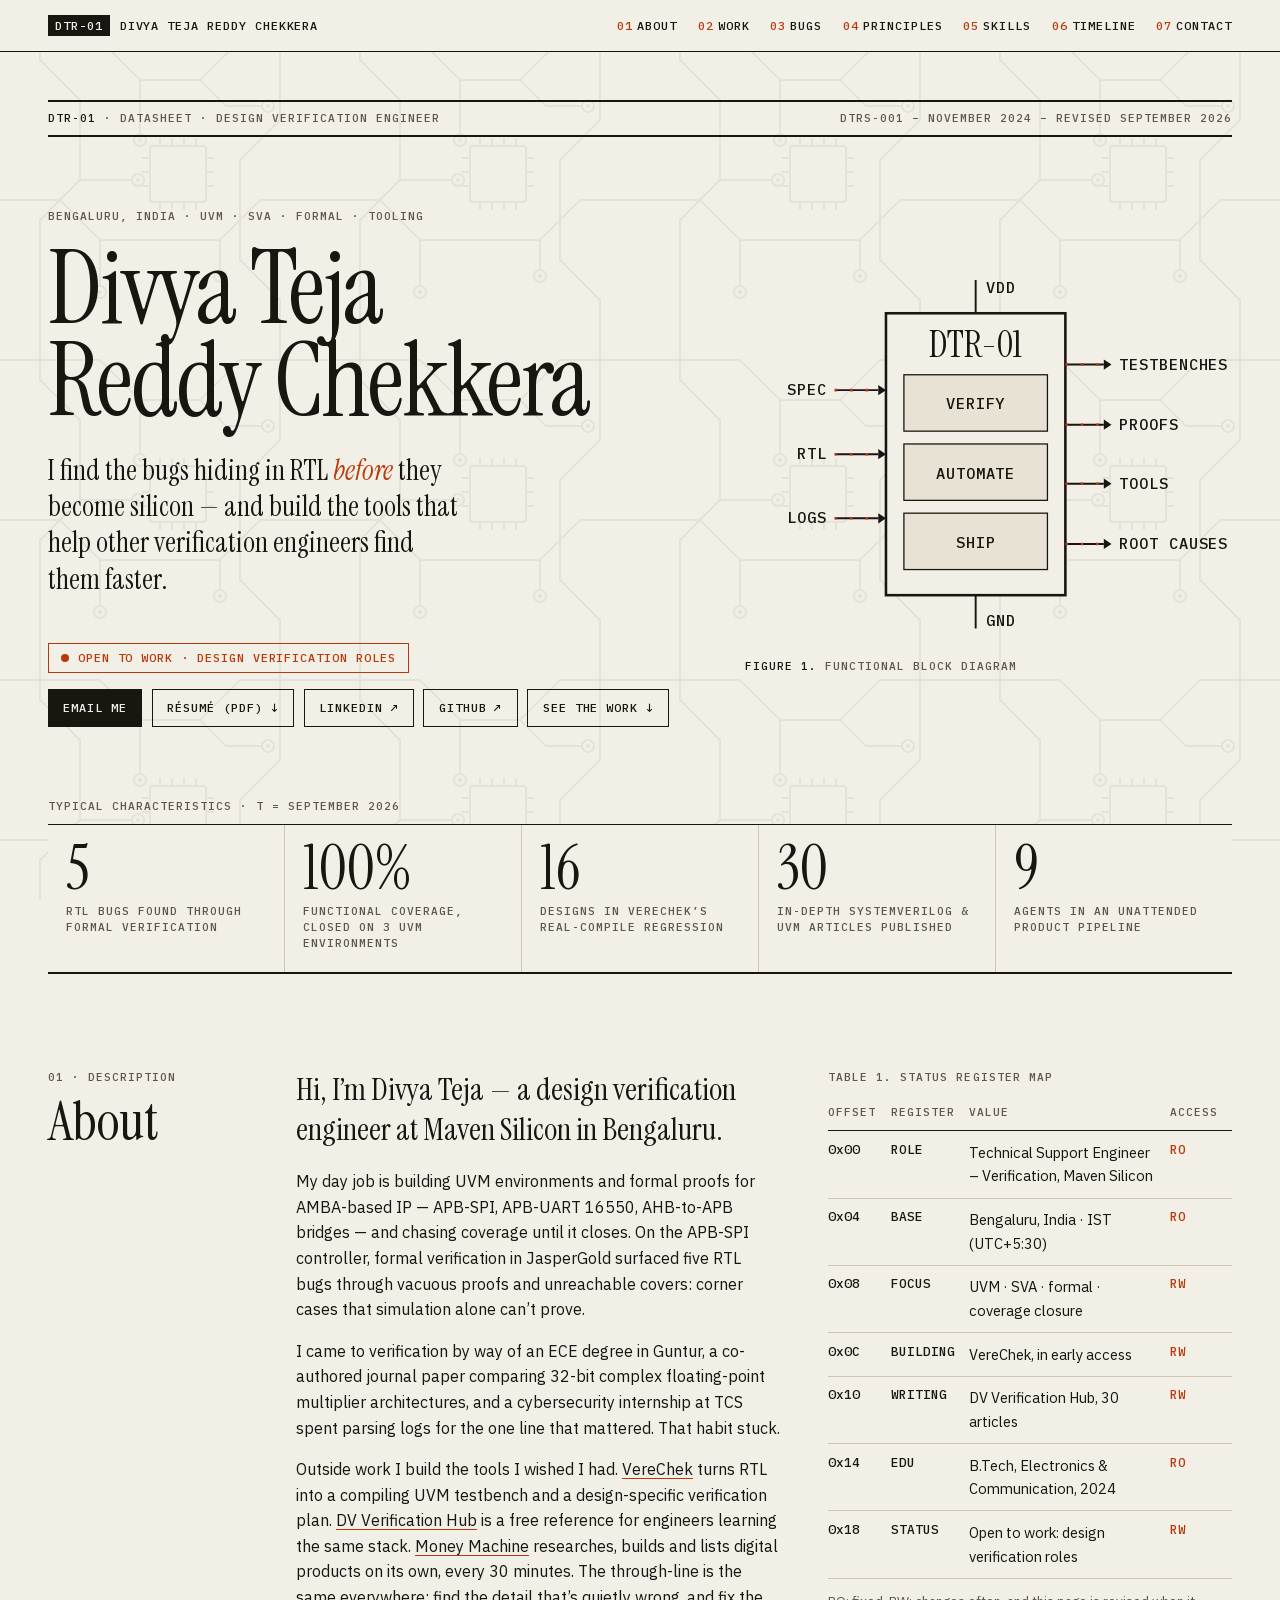
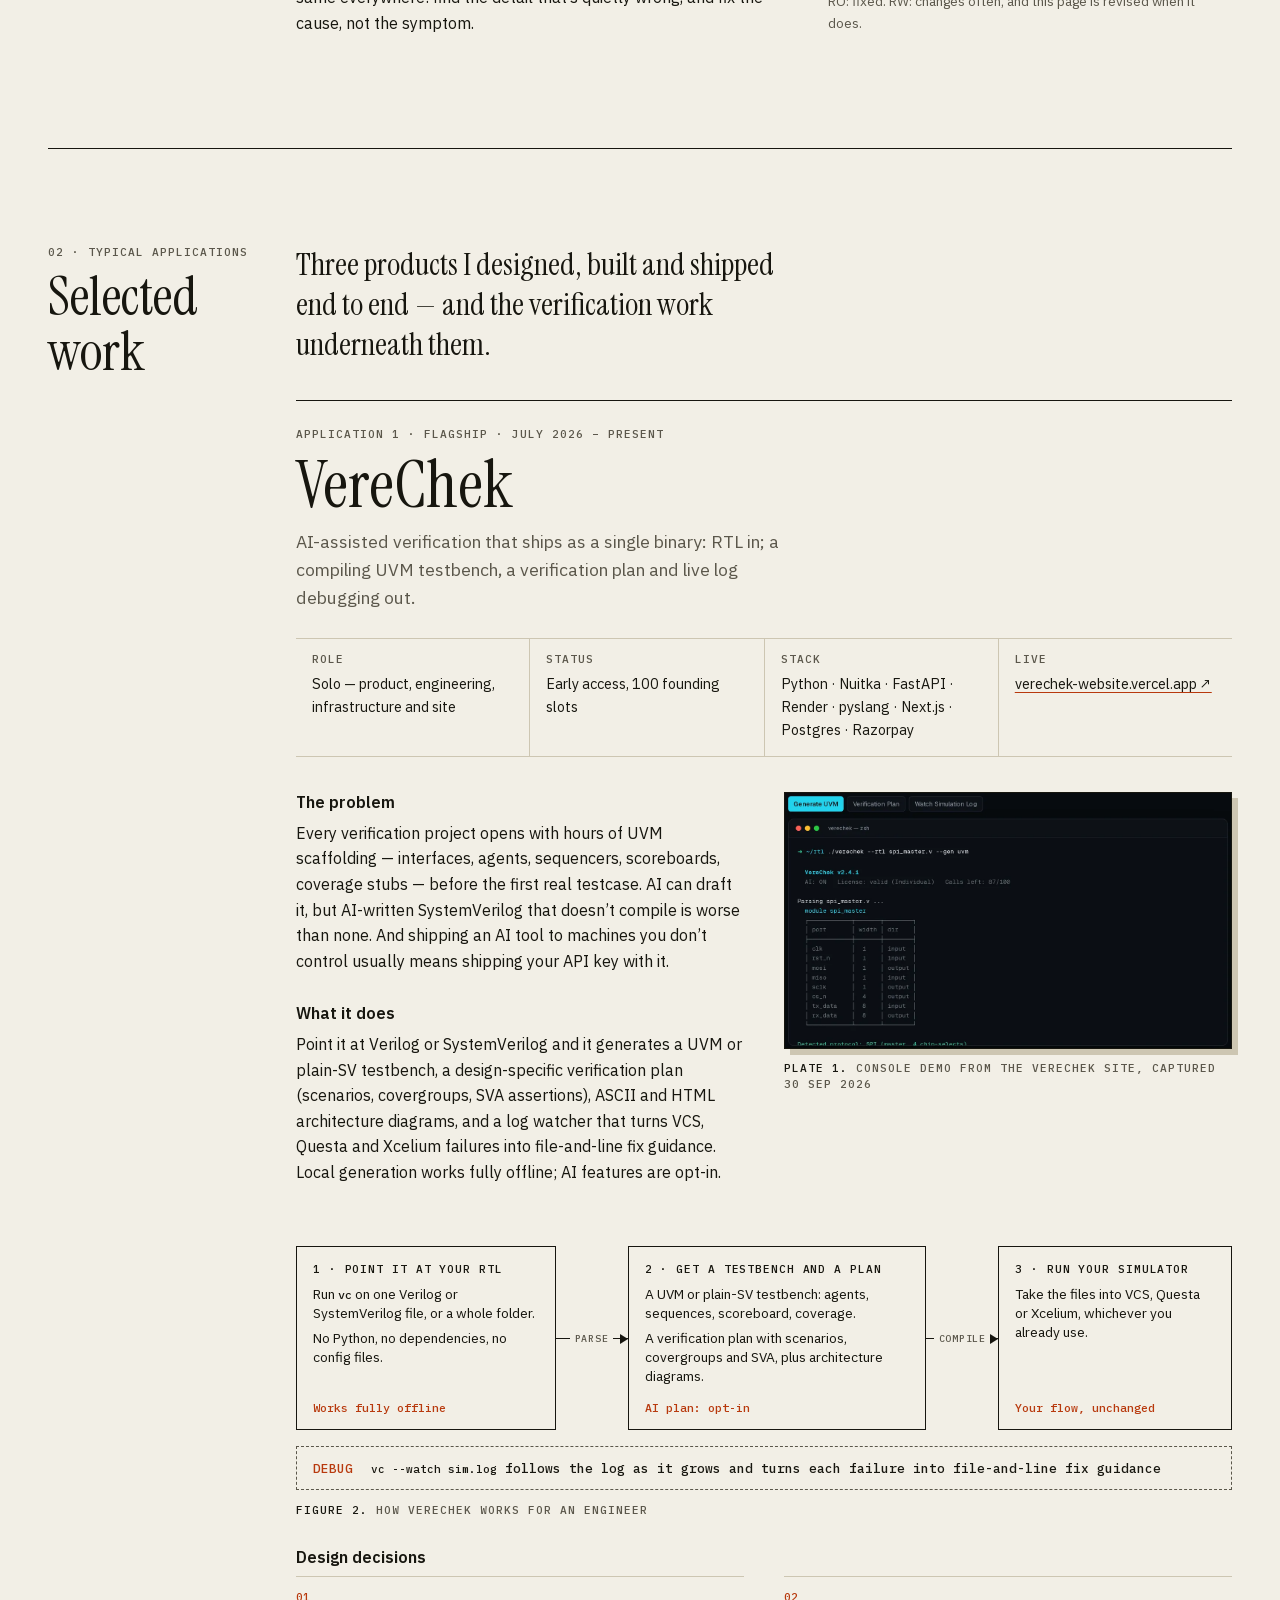
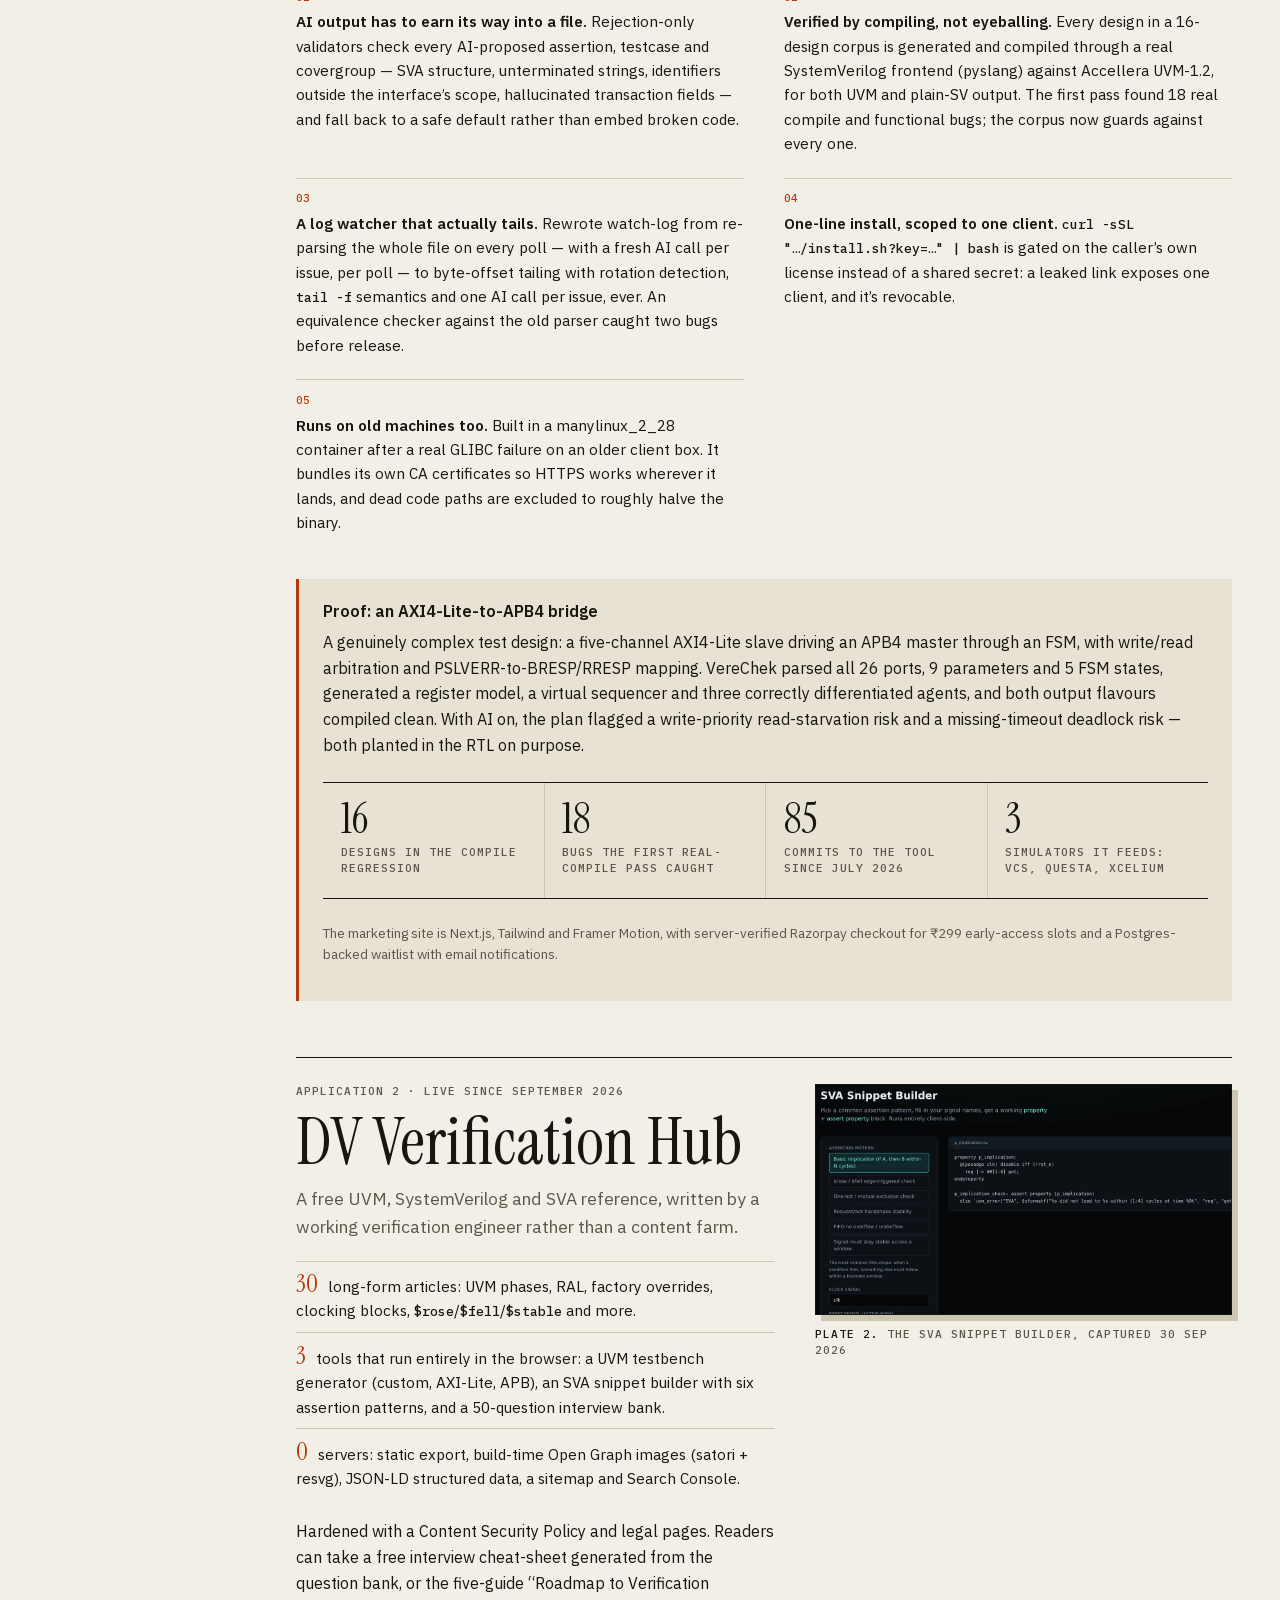
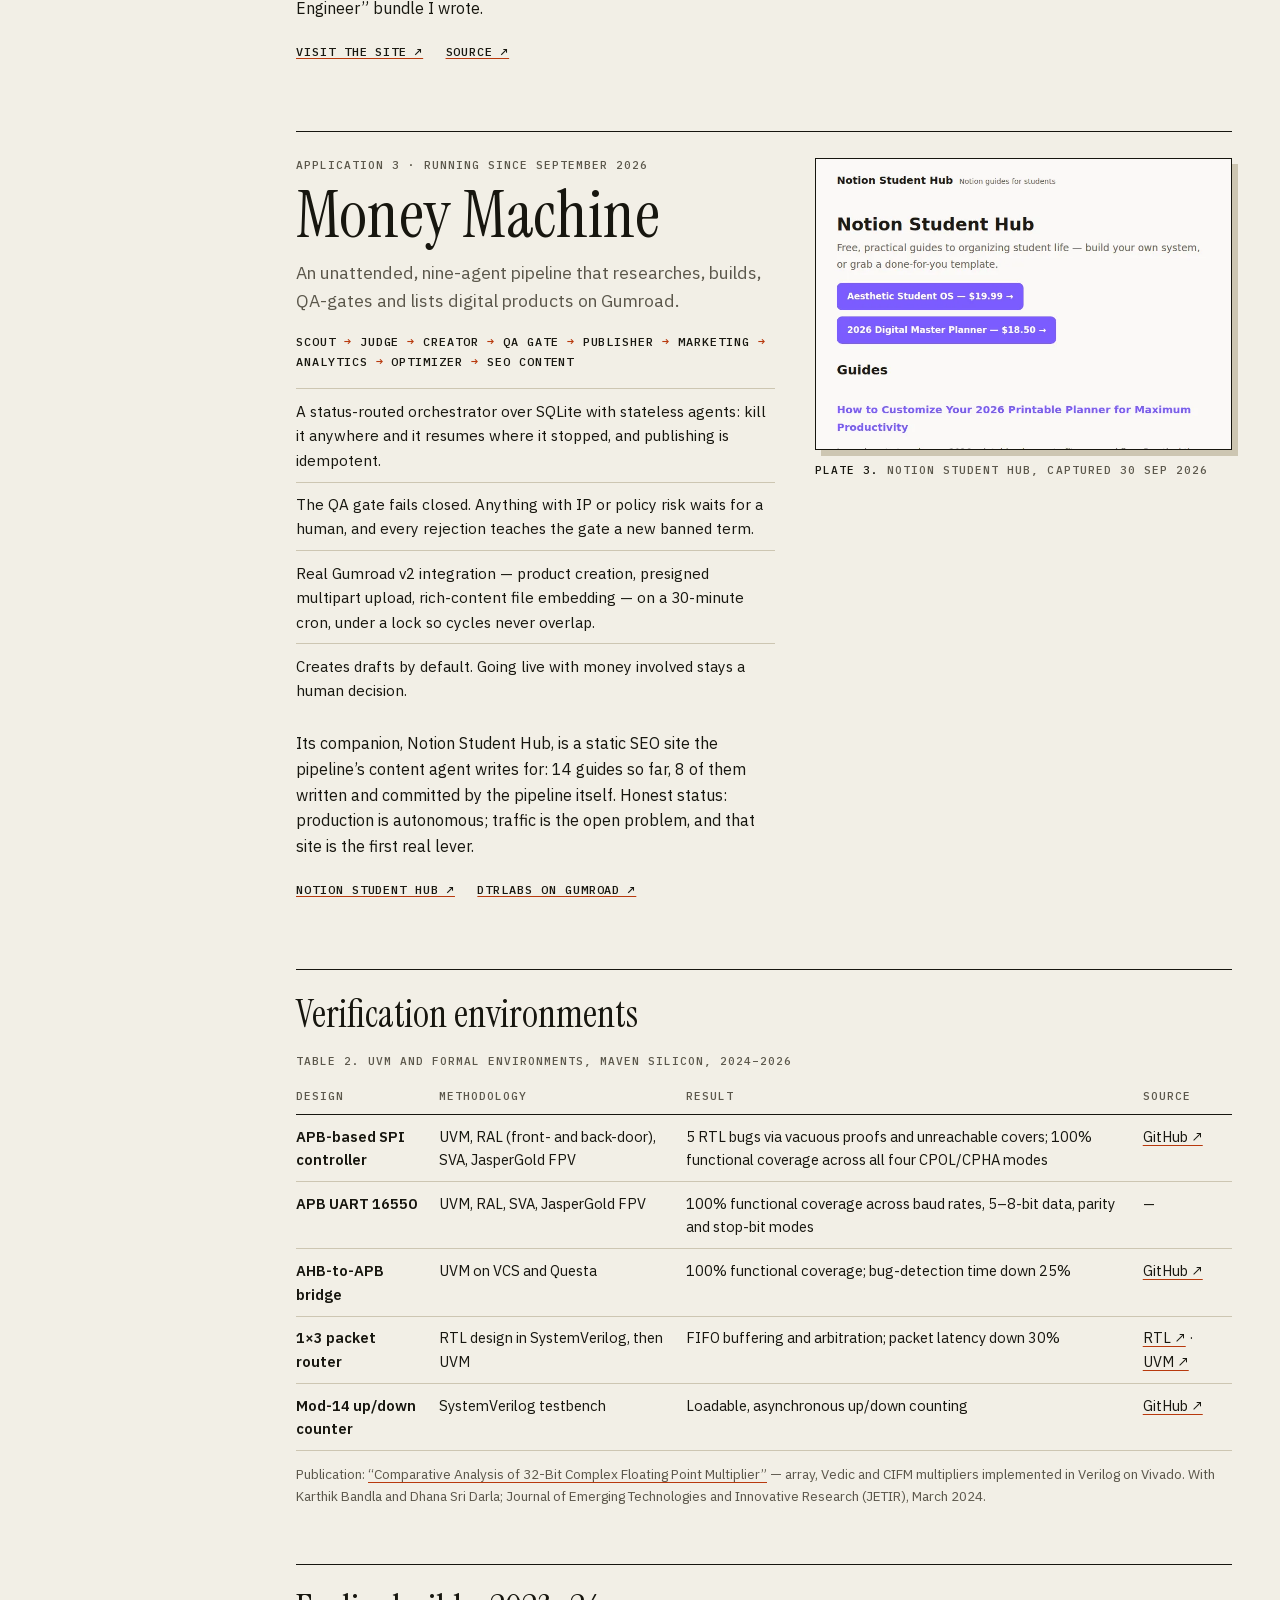
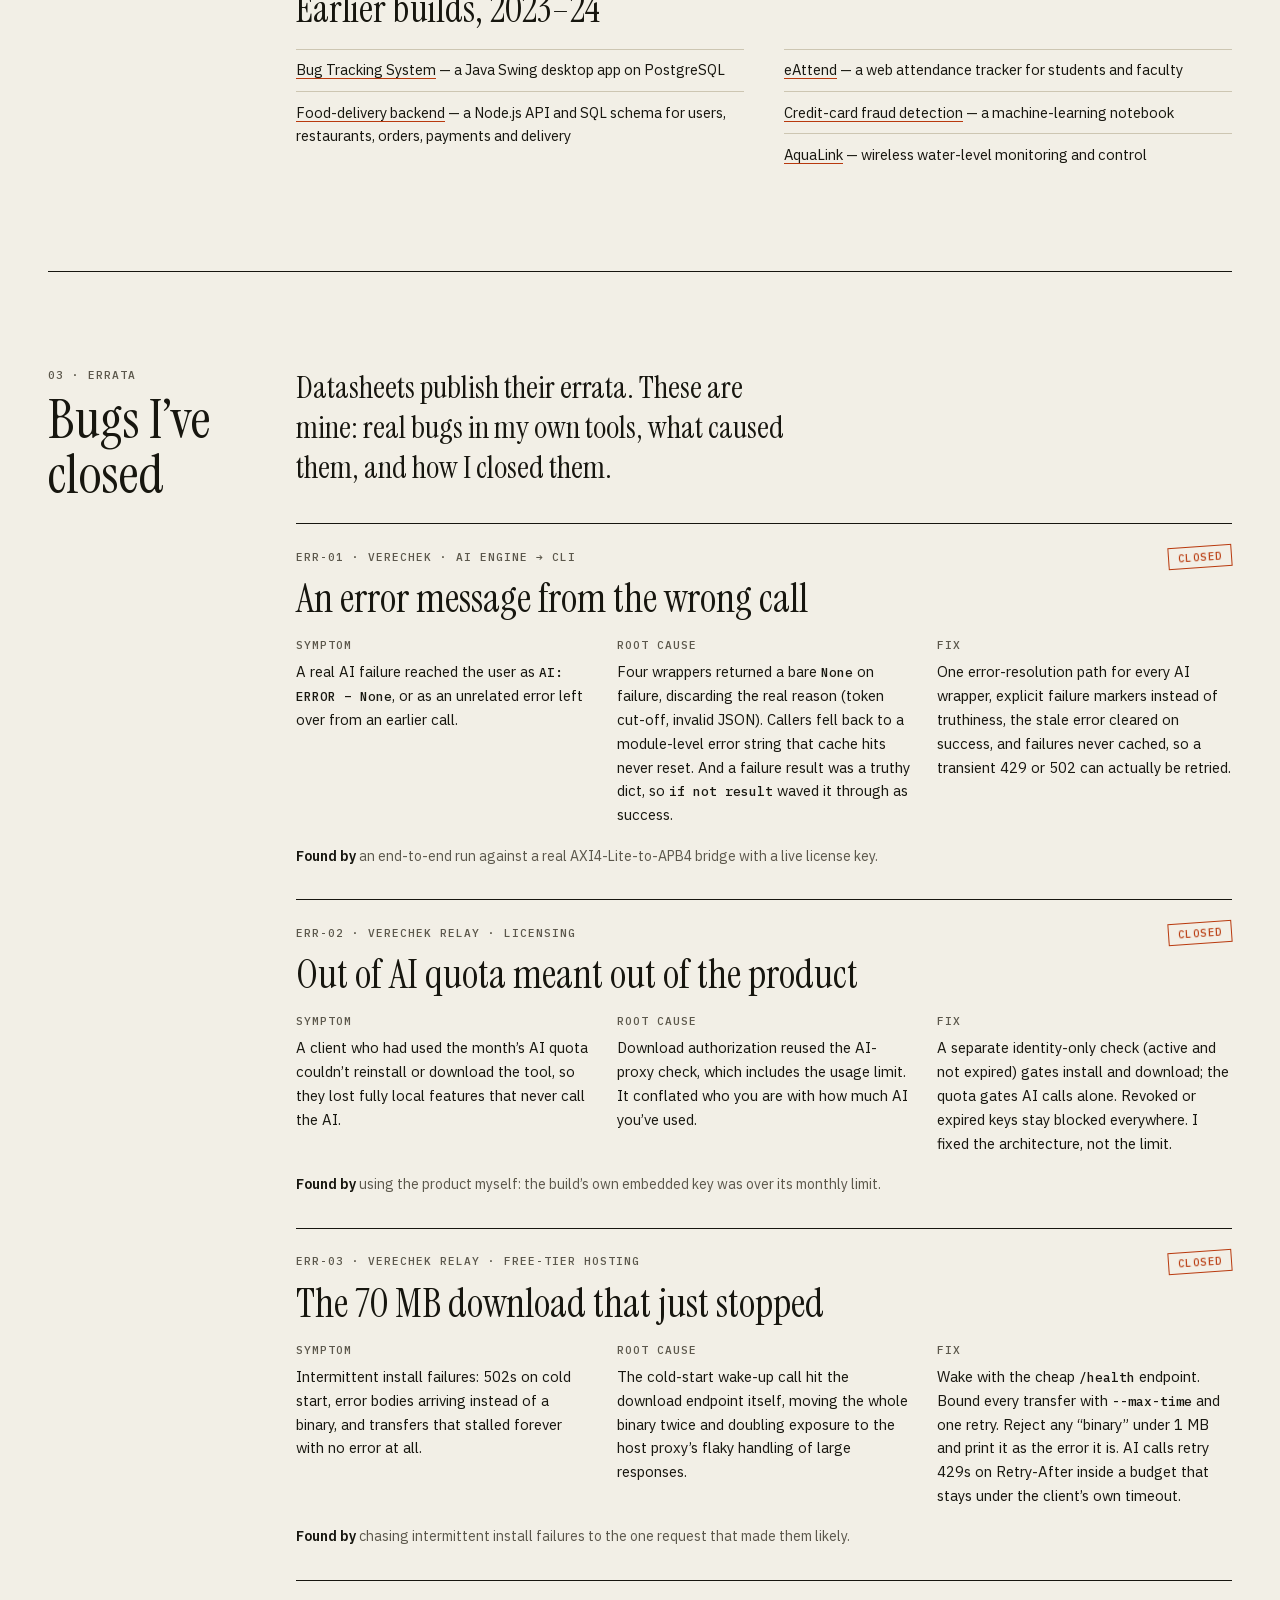
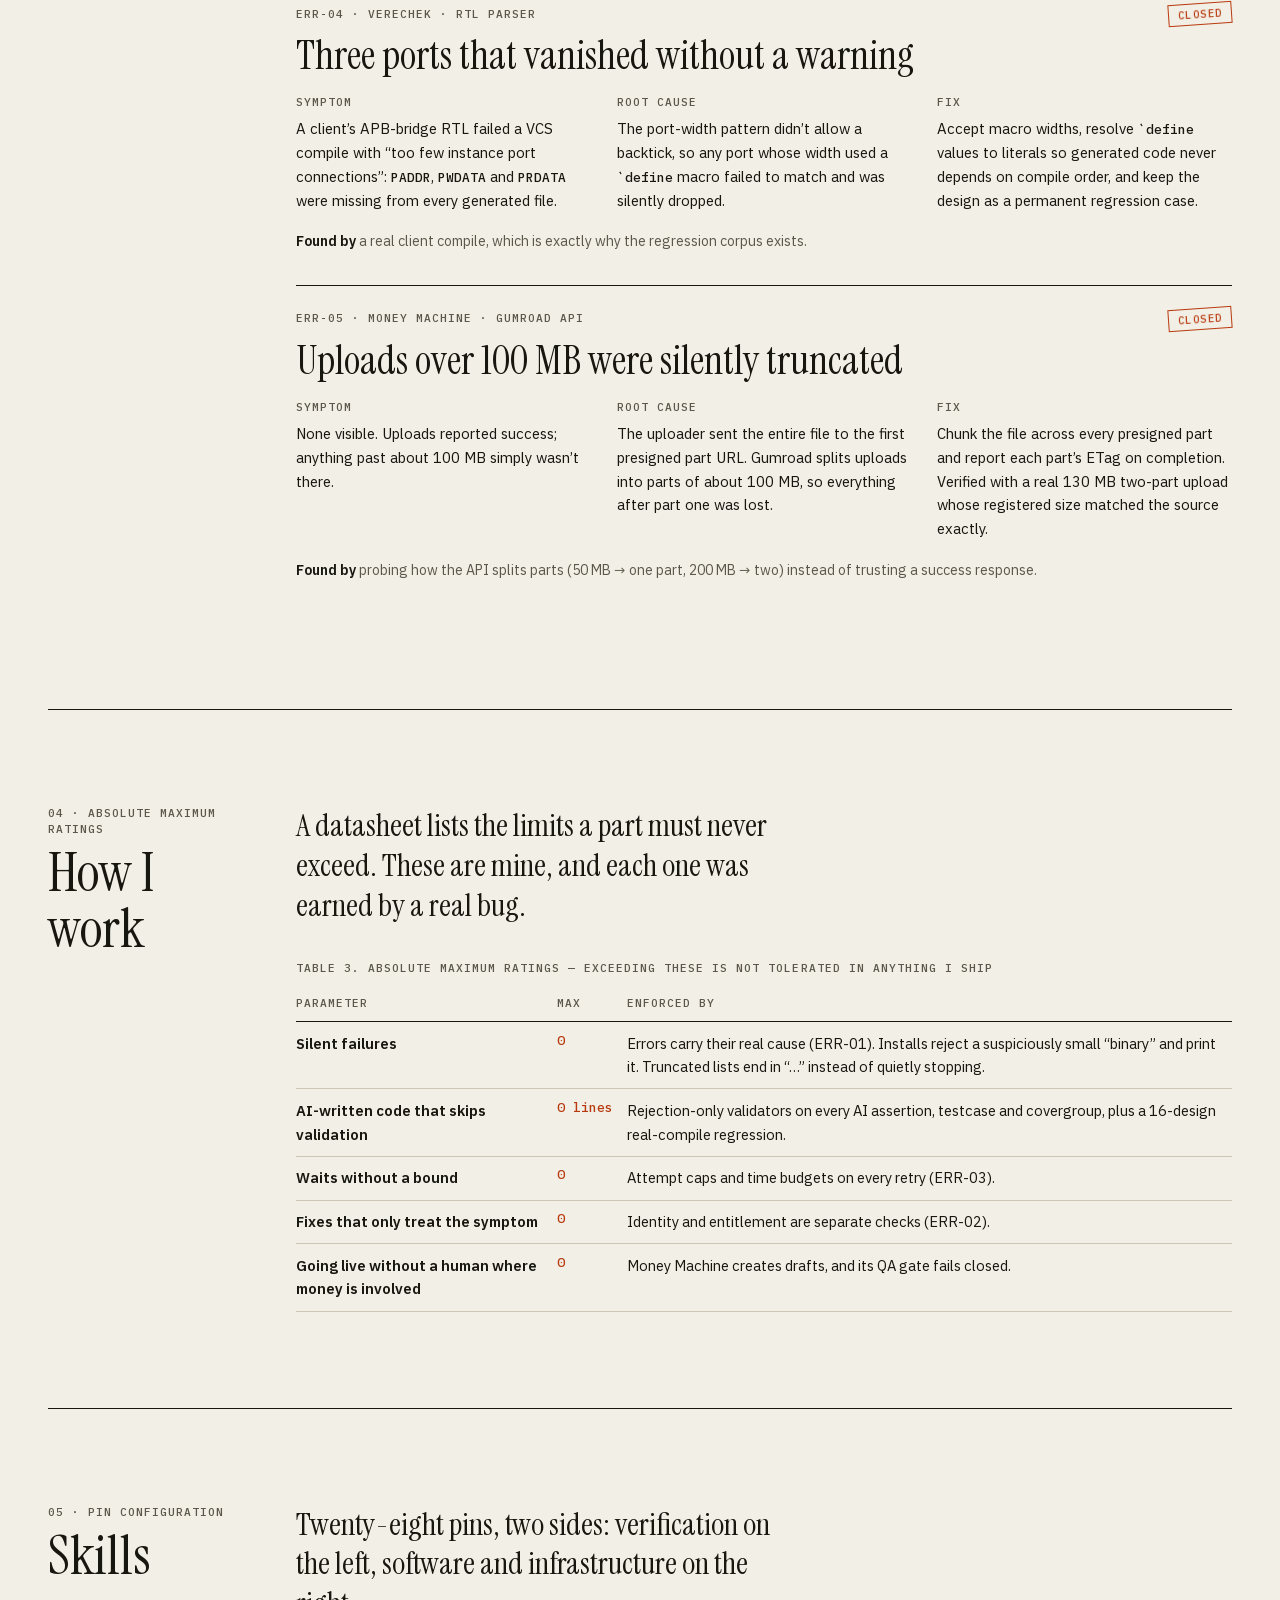
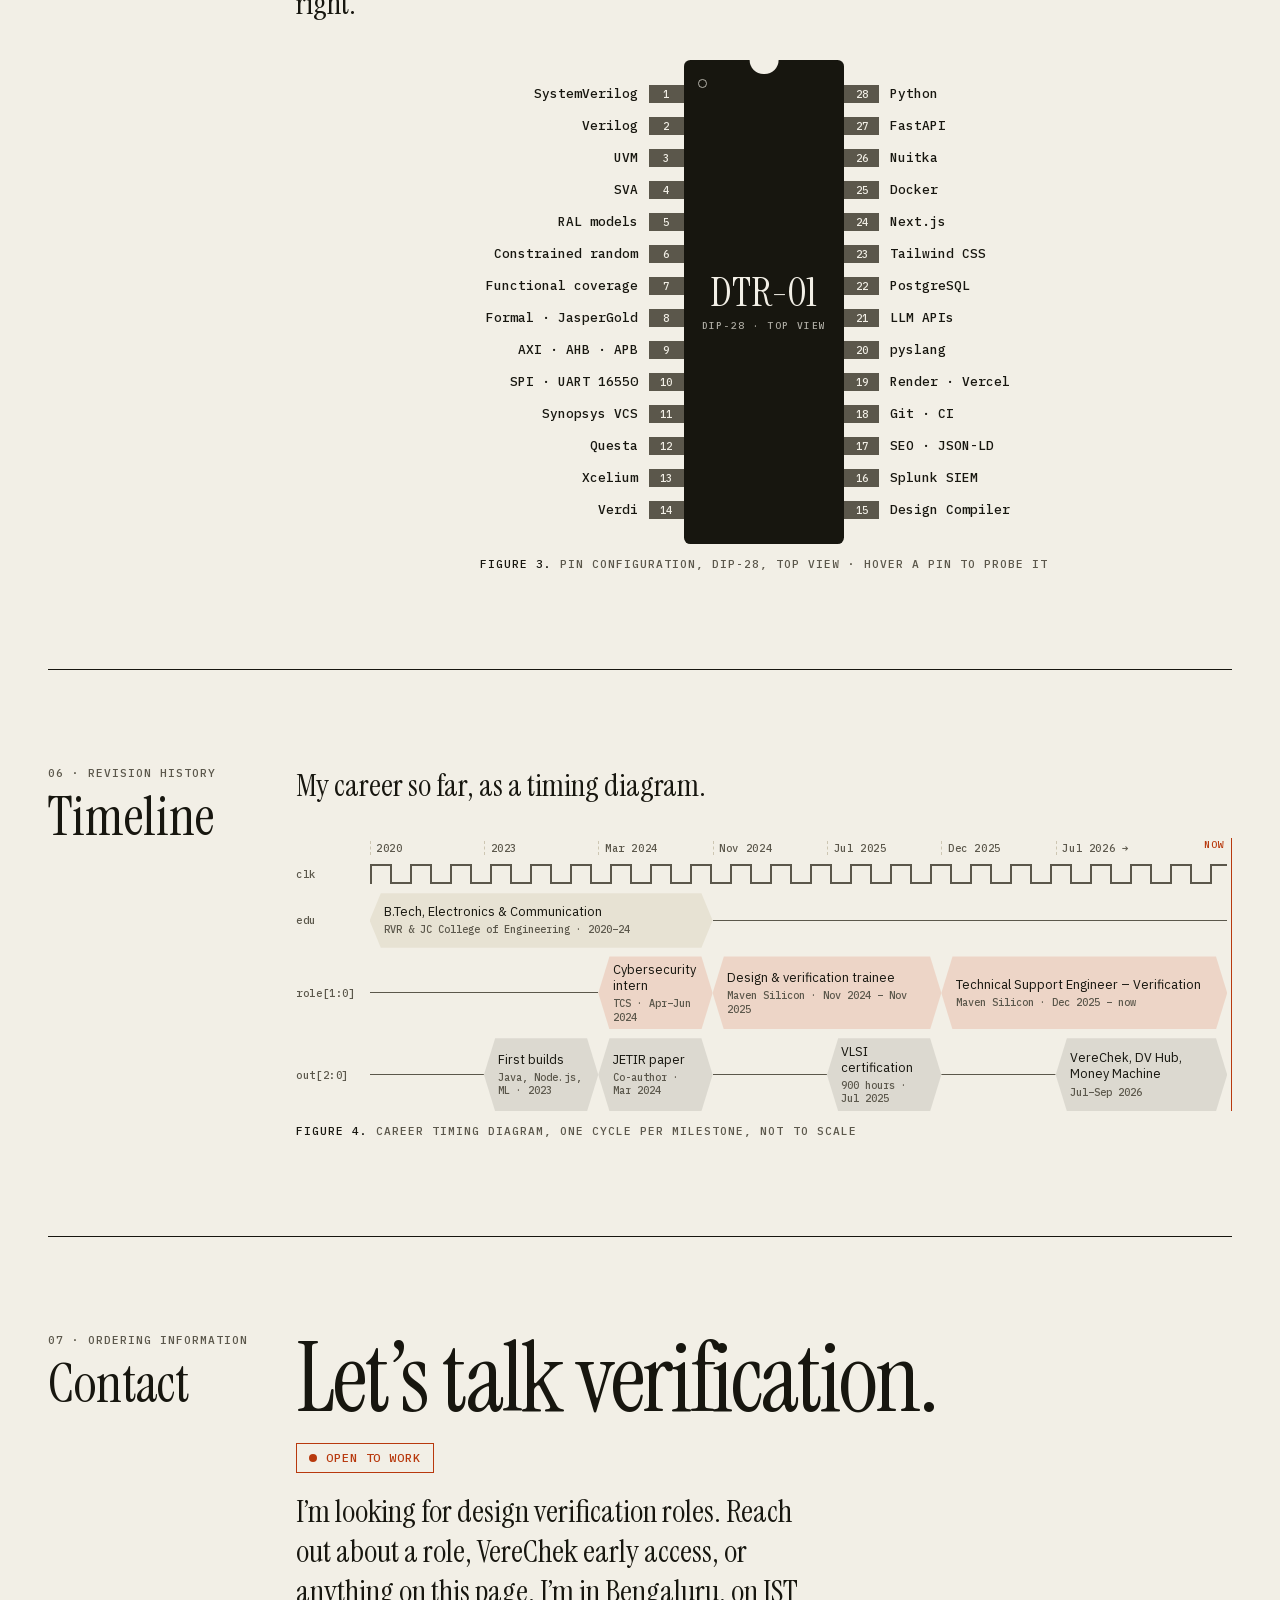
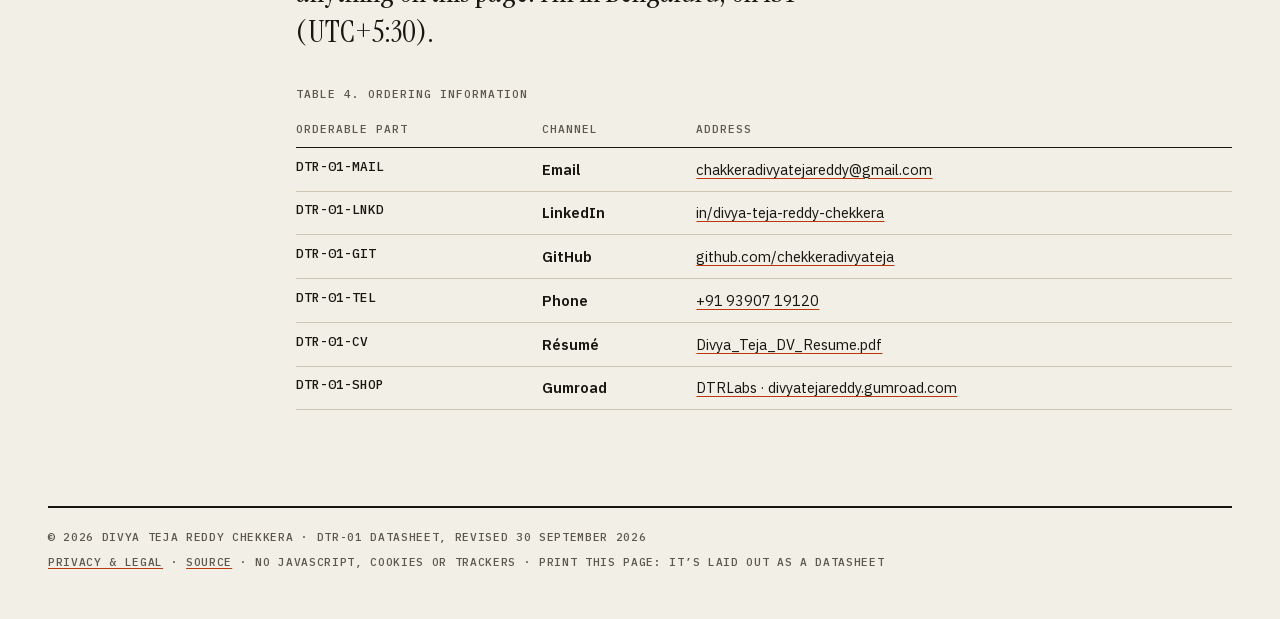
==== index.html @ 314c2383 "Add résumé download, open-to-work status and phone contact Co-Authored-By: Claude Opus 5.5 <noreply@" ====
<!doctype html>
<!--
  DTR-01 · Divya Teja Reddy Chekkera
  Hand-written HTML and one stylesheet. No JavaScript, no framework, no trackers.
  If you read page source for fun, we should talk: chakkeradivyatejareddy@gmail.com
-->
<html lang="en">
<head>
<meta charset="utf-8">
<meta name="viewport" content="width=device-width, initial-scale=1">
<title>Divya Teja Reddy Chekkera — Design Verification Engineer</title>
<meta name="description" content="Design verification engineer in Bengaluru (UVM, SVA, formal, coverage closure) who also designs and ships verification tools: VereChek, DV Verification Hub and an autonomous product pipeline.">
<link rel="canonical" href="https://divyatejareddy.vercel.app/">
<meta name="color-scheme" content="light dark">
<meta name="theme-color" content="#f2efe6" media="(prefers-color-scheme: light)">
<meta name="theme-color" content="#121110" media="(prefers-color-scheme: dark)">
<link rel="icon" href="/favicon.svg" type="image/svg+xml">
<link rel="apple-touch-icon" href="/apple-touch-icon.png">
<link rel="preload" href="/fonts/serif-400.woff2" as="font" type="font/woff2" crossorigin>
<link rel="preload" href="/fonts/sans-var.woff2" as="font" type="font/woff2" crossorigin>
<link rel="preload" href="/fonts/serif-400i.woff2" as="font" type="font/woff2" crossorigin>
<link rel="preload" href="/fonts/mono-500.woff2" as="font" type="font/woff2" crossorigin>
<link rel="stylesheet" href="/site.css">
<meta property="og:type" content="profile">
<meta property="og:site_name" content="Divya Teja Reddy Chekkera">
<meta property="og:title" content="Divya Teja Reddy Chekkera — Design Verification Engineer">
<meta property="og:description" content="UVM, SVA and formal by day; verification tools by night. The DTR-01 datasheet: projects, bugs closed, and how I work.">
<meta property="og:url" content="https://divyatejareddy.vercel.app/">
<meta property="og:image" content="https://divyatejareddy.vercel.app/og.png">
<meta property="og:image:width" content="1200">
<meta property="og:image:height" content="630">
<meta property="og:image:alt" content="DTR-01 datasheet cover: Divya Teja Reddy Chekkera, design verification engineer, Bengaluru.">
<meta name="twitter:card" content="summary_large_image">
<script type="application/ld+json">
{"@context":"https://schema.org","@type":"Person","name":"Divya Teja Reddy Chekkera","alternateName":"Divya Teja Chekkera","url":"https://divyatejareddy.vercel.app/","jobTitle":"Technical Support Engineer – Verification","worksFor":{"@type":"Organization","name":"Maven Silicon Softech Pvt. Ltd."},"alumniOf":{"@type":"CollegeOrUniversity","name":"R.V.R. & J.C. College of Engineering"},"address":{"@type":"PostalAddress","addressLocality":"Bengaluru","addressCountry":"IN"},"knowsAbout":["Design verification","SystemVerilog","UVM","SystemVerilog Assertions","Formal verification","Functional coverage","Python","FastAPI"],"sameAs":["https://www.linkedin.com/in/divya-teja-reddy-chekkera-b9a38623b","https://github.com/chekkeradivyateja","https://divyatejareddy.gumroad.com"]}
</script>
</head>
<body>
<a class="skip" href="#main">Skip to content</a>

<header class="bar">
  <div class="wrap">
    <a class="brand" href="#top"><b>DTR-01</b>Divya Teja Reddy Chekkera</a>
    <nav aria-label="Sections">
      <ul>
        <li><a href="#about"><span>01</span>About</a></li>
        <li><a href="#work"><span>02</span>Work</a></li>
        <li><a href="#bugs"><span>03</span>Bugs</a></li>
        <li><a href="#principles"><span>04</span>Principles</a></li>
        <li><a href="#skills"><span>05</span>Skills</a></li>
        <li><a href="#timeline"><span>06</span>Timeline</a></li>
        <li><a href="#contact"><span>07</span>Contact</a></li>
      </ul>
    </nav>
  </div>
</header>

<main id="main">
<header class="hero wrap" id="top">
  <div class="doc">
    <p class="lbl"><b>DTR-01</b> · Datasheet · Design verification engineer</p>
    <p class="lbl">DTRS-001 – November 2024 – Revised September 2026</p>
  </div>
  <div class="hero-grid">
    <div>
      <p class="lbl">Bengaluru, India · UVM · SVA · Formal · Tooling</p>
      <h1><span>Divya Teja</span> <span>Reddy Chekkera</span></h1>
      <p class="lede">I find the bugs hiding in RTL <em>before</em> they become silicon — and build the tools that help other verification engineers find them faster.</p>
      <p class="otw">Open to work · design verification roles</p>
      <ul class="links">
        <li><a class="pri" href="mailto:chakkeradivyatejareddy@gmail.com">Email me</a></li>
        <li><a href="/resume.pdf">Résumé (PDF) ↓</a></li>
        <li><a href="https://www.linkedin.com/in/divya-teja-reddy-chekkera-b9a38623b">LinkedIn ↗</a></li>
        <li><a href="https://github.com/chekkeradivyateja">GitHub ↗</a></li>
        <li><a href="#work">See the work ↓</a></li>
      </ul>
    </div>
    <figure class="fbd">
      <svg viewBox="0 0 380 300" role="img" aria-labelledby="fbd-t">
        <title id="fbd-t">Block diagram of DTR-01: a specification, RTL and simulation logs go in; UVM testbenches, formal proofs, shipped tools and root causes come out.</title>
        <path d="M180 14V40M180 260V286"/>
        <text x="188" y="24">VDD</text><text x="188" y="284">GND</text>
        <rect class="box" x="110" y="40" width="140" height="220"/>
        <text class="t" x="180" y="74" text-anchor="middle">DTR-01</text>
        <rect class="sub" x="124" y="88" width="112" height="44"/><text x="180" y="115" text-anchor="middle">VERIFY</text>
        <rect class="sub" x="124" y="142" width="112" height="44"/><text x="180" y="169" text-anchor="middle">AUTOMATE</text>
        <rect class="sub" x="124" y="196" width="112" height="44"/><text x="180" y="223" text-anchor="middle">SHIP</text>
        <text x="64" y="104" text-anchor="end">SPEC</text><text x="64" y="154" text-anchor="end">RTL</text><text x="64" y="204" text-anchor="end">LOGS</text>
        <path d="M70 100H104M70 150H104M70 200H104M250 80H280M250 127H280M250 173H280M250 220H280"/>
        <path class="flow" d="M70 100H110M70 150H110M70 200H110M250 80H286M250 127H286M250 173H286M250 220H286"/>
        <path class="ah" d="M104 96l6 4-6 4zM104 146l6 4-6 4zM104 196l6 4-6 4zM280 76l6 4-6 4zM280 123l6 4-6 4zM280 169l6 4-6 4zM280 216l6 4-6 4z"/>
        <text x="292" y="84">TESTBENCHES</text><text x="292" y="131">PROOFS</text><text x="292" y="177">TOOLS</text><text x="292" y="224">ROOT CAUSES</text>
      </svg>
      <figcaption><b>Figure 1.</b> Functional block diagram</figcaption>
    </figure>
  </div>
  <p class="lbl cap">Typical characteristics · T = September 2026</p>
  <dl class="specs">
    <div><dt>RTL bugs found through formal verification</dt><dd>5</dd></div>
    <div><dt>Functional coverage, closed on 3 UVM environments</dt><dd>100%</dd></div>
    <div><dt>Designs in VereChek’s real-compile regression</dt><dd>16</dd></div>
    <div><dt>In-depth SystemVerilog &amp; UVM articles published</dt><dd>30</dd></div>
    <div><dt>Agents in an unattended product pipeline</dt><dd>9</dd></div>
  </dl>
</header>

<section class="sec wrap" id="about" aria-labelledby="about-h">
  <div class="sec-h"><p class="lbl">01 · Description</p><h2 id="about-h">About</h2></div>
  <div class="about">
    <div class="prose">
      <p class="big">Hi, I’m Divya Teja — a design verification engineer at Maven Silicon in Bengaluru.</p>
      <p>My day job is building UVM environments and formal proofs for AMBA-based IP — APB-SPI, APB-UART 16550, AHB-to-APB bridges — and chasing coverage until it closes. On the APB-SPI controller, formal verification in JasperGold surfaced five RTL bugs through vacuous proofs and unreachable covers: corner cases that simulation alone can’t prove.</p>
      <p>I came to verification by way of an ECE degree in Guntur, a co-authored journal paper comparing 32-bit complex floating-point multiplier architectures, and a cybersecurity internship at TCS spent parsing logs for the one line that mattered. That habit stuck.</p>
      <p>Outside work I build the tools I wished I had. <a href="#verechek">VereChek</a> turns RTL into a compiling UVM testbench and a design-specific verification plan. <a href="#dvhub">DV Verification Hub</a> is a free reference for engineers learning the same stack. <a href="#mm">Money Machine</a> researches, builds and lists digital products on its own, every 30 minutes. The through-line is the same everywhere: find the detail that’s quietly wrong, and fix the cause, not the symptom.</p>
    </div>
    <div>
      <table class="reg">
        <caption>Table 1. Status register map</caption>
        <thead><tr><th scope="col">Offset</th><th scope="col">Register</th><th scope="col">Value</th><th scope="col">Access</th></tr></thead>
        <tbody>
          <tr><td>0x00</td><th scope="row">ROLE</th><td>Technical Support Engineer – Verification, Maven Silicon</td><td>RO</td></tr>
          <tr><td>0x04</td><th scope="row">BASE</th><td>Bengaluru, India · IST (UTC+5:30)</td><td>RO</td></tr>
          <tr><td>0x08</td><th scope="row">FOCUS</th><td>UVM · SVA · formal · coverage closure</td><td>RW</td></tr>
          <tr><td>0x0C</td><th scope="row">BUILDING</th><td>VereChek, in early access</td><td>RW</td></tr>
          <tr><td>0x10</td><th scope="row">WRITING</th><td>DV Verification Hub, 30 articles</td><td>RW</td></tr>
          <tr><td>0x14</td><th scope="row">EDU</th><td>B.Tech, Electronics &amp; Communication, 2024</td><td>RO</td></tr>
          <tr><td>0x18</td><th scope="row">STATUS</th><td>Open to work: design verification roles</td><td>RW</td></tr>
        </tbody>
      </table>
      <p class="note">RO: fixed. RW: changes often, and this page is revised when it does.</p>
    </div>
  </div>
</section>

<section class="sec wrap" id="work" aria-labelledby="work-h">
  <div class="sec-h"><p class="lbl">02 · Typical applications</p><h2 id="work-h">Selected work</h2></div>
  <div class="work">
    <p class="big">Three products I designed, built and shipped end to end — and the verification work underneath them.</p>

    <article class="case" id="verechek" aria-labelledby="vc-h">
      <p class="lbl">Application 1 · Flagship · July 2026 – present</p>
      <h3 id="vc-h">VereChek</h3>
      <p class="sub">AI-assisted verification that ships as a single binary: RTL in; a compiling UVM testbench, a verification plan and live log debugging out.</p>
      <dl class="meta">
        <div><dt>Role</dt><dd>Solo — product, engineering, infrastructure and site</dd></div>
        <div><dt>Status</dt><dd>Early access, 100 founding slots</dd></div>
        <div><dt>Stack</dt><dd>Python · Nuitka · FastAPI · Render · pyslang · Next.js · Postgres · Razorpay</dd></div>
        <div><dt>Live</dt><dd><a href="https://verechek-website.vercel.app">verechek-website.vercel.app ↗</a></dd></div>
      </dl>
      <div class="cols">
        <div class="prose">
          <h4>The problem</h4>
          <p>Every verification project opens with hours of UVM scaffolding — interfaces, agents, sequencers, scoreboards, coverage stubs — before the first real testcase. AI can draft it, but AI-written SystemVerilog that doesn’t compile is worse than none. And shipping an AI tool to machines you don’t control usually means shipping your API key with it.</p>
          <h4>What it does</h4>
          <p>Point it at Verilog or SystemVerilog and it generates a UVM or plain-SV testbench, a design-specific verification plan (scenarios, covergroups, SVA assertions), ASCII and HTML architecture diagrams, and a log watcher that turns VCS, Questa and Xcelium failures into file-and-line fix guidance. Local generation works fully offline; AI features are opt-in.</p>
        </div>
        <figure class="plate">
          <img src="/img/verechek-console.webp" width="1200" height="685" loading="lazy" decoding="async" alt="VereChek console demo: the command verechek --rtl spi_master.v --gen uvm prints a port table for module spi_master and detects an SPI master with four chip selects.">
          <figcaption><b>Plate 1.</b> Console demo from the VereChek site, captured 30 Sep 2026</figcaption>
        </figure>
      </div>

      <figure class="arch" aria-labelledby="arch-cap">
        <ol>
          <li class="blk"><b>1 · Point it at your RTL</b><span>Run <code>vc</code> on one Verilog or SystemVerilog file, or a whole folder.</span><span>No Python, no dependencies, no config files.</span><span class="k">Works fully offline</span></li>
          <li class="wire" aria-hidden="true"><span>Parse</span></li>
          <li class="blk"><b>2 · Get a testbench and a plan</b><span>A UVM or plain-SV testbench: agents, sequences, scoreboard, coverage.</span><span>A verification plan with scenarios, covergroups and SVA, plus architecture diagrams.</span><span class="k">AI plan: opt-in</span></li>
          <li class="wire" aria-hidden="true"><span>Compile</span></li>
          <li class="blk"><b>3 · Run your simulator</b><span>Take the files into VCS, Questa or Xcelium, whichever you already use.</span><span class="k">Your flow, unchanged</span></li>
        </ol>
        <p class="lane"><b>Debug</b> <code>vc --watch sim.log</code> follows the log as it grows and turns each failure into file-and-line fix guidance</p>
        <figcaption id="arch-cap"><b>Figure 2.</b> How VereChek works for an engineer</figcaption>
      </figure>

      <h4>Design decisions</h4>
      <ol class="decisions">
        <li><p><b>AI output has to earn its way into a file.</b> Rejection-only validators check every AI-proposed assertion, testcase and covergroup — SVA structure, unterminated strings, identifiers outside the interface’s scope, hallucinated transaction fields — and fall back to a safe default rather than embed broken code.</p></li>
        <li><p><b>Verified by compiling, not eyeballing.</b> Every design in a 16-design corpus is generated and compiled through a real SystemVerilog frontend (pyslang) against Accellera UVM-1.2, for both UVM and plain-SV output. The first pass found 18 real compile and functional bugs; the corpus now guards against every one.</p></li>
        <li><p><b>A log watcher that actually tails.</b> Rewrote watch-log from re-parsing the whole file on every poll — with a fresh AI call per issue, per poll — to byte-offset tailing with rotation detection, <code>tail -f</code> semantics and one AI call per issue, ever. An equivalence checker against the old parser caught two bugs before release.</p></li>
        <li><p><b>One-line install, scoped to one client.</b> <code>curl -sSL "…/install.sh?key=…" | bash</code> is gated on the caller’s own license instead of a shared secret: a leaked link exposes one client, and it’s revocable.</p></li>
        <li><p><b>Runs on old machines too.</b> Built in a manylinux_2_28 container after a real GLIBC failure on an older client box. It bundles its own CA certificates so HTTPS works wherever it lands, and dead code paths are excluded to roughly halve the binary.</p></li>
      </ol>

      <div class="proof">
        <h4>Proof: an AXI4-Lite-to-APB4 bridge</h4>
        <p>A genuinely complex test design: a five-channel AXI4-Lite slave driving an APB4 master through an FSM, with write/read arbitration and PSLVERR-to-BRESP/RRESP mapping. VereChek parsed all 26 ports, 9 parameters and 5 FSM states, generated a register model, a virtual sequencer and three correctly differentiated agents, and both output flavours compiled clean. With AI on, the plan flagged a write-priority read-starvation risk and a missing-timeout deadlock risk — both planted in the RTL on purpose.</p>
        <dl class="specs sm">
          <div><dt>Designs in the compile regression</dt><dd>16</dd></div>
          <div><dt>Bugs the first real-compile pass caught</dt><dd>18</dd></div>
          <div><dt>Commits to the tool since July 2026</dt><dd>85</dd></div>
          <div><dt>Simulators it feeds: VCS, Questa, Xcelium</dt><dd>3</dd></div>
        </dl>
        <p class="note">The marketing site is Next.js, Tailwind and Framer Motion, with server-verified Razorpay checkout for ₹299 early-access slots and a Postgres-backed waitlist with email notifications.</p>
      </div>
    </article>

    <article class="card" id="dvhub" aria-labelledby="dv-h">
      <div>
        <p class="lbl">Application 2 · Live since September 2026</p>
        <h3 id="dv-h">DV Verification Hub</h3>
        <p class="sub">A free UVM, SystemVerilog and SVA reference, written by a working verification engineer rather than a content farm.</p>
        <ul class="facts">
          <li><b>30</b> long-form articles: UVM phases, RAL, factory overrides, clocking blocks, <code>$rose</code>/<code>$fell</code>/<code>$stable</code> and more.</li>
          <li><b>3</b> tools that run entirely in the browser: a UVM testbench generator (custom, AXI-Lite, APB), an SVA snippet builder with six assertion patterns, and a 50-question interview bank.</li>
          <li><b>0</b> servers: static export, build-time Open Graph images (satori + resvg), JSON-LD structured data, a sitemap and Search Console.</li>
        </ul>
        <p>Hardened with a Content Security Policy and legal pages. Readers can take a free interview cheat-sheet generated from the question bank, or the five-guide “Roadmap to Verification Engineer” bundle I wrote.</p>
        <p class="go-row"><a class="go" href="https://dv-verification-hub.vercel.app">Visit the site ↗</a><a class="go" href="https://github.com/chekkeradivyateja/dv-verification-hub">Source ↗</a></p>
      </div>
      <figure class="plate">
        <img src="/img/dvhub-sva.webp" width="1200" height="662" loading="lazy" decoding="async" alt="DV Verification Hub's SVA Snippet Builder: a list of assertion patterns beside a generated property block for a request-grant implication.">
        <figcaption><b>Plate 2.</b> The SVA snippet builder, captured 30 Sep 2026</figcaption>
      </figure>
    </article>

    <article class="card" id="mm" aria-labelledby="mm-h">
      <div>
        <p class="lbl">Application 3 · Running since September 2026</p>
        <h3 id="mm-h">Money Machine</h3>
        <p class="sub">An unattended, nine-agent pipeline that researches, builds, QA-gates and lists digital products on Gumroad.</p>
        <ol class="chain" aria-label="Pipeline stages, in order">
          <li>Scout</li><li>Judge</li><li>Creator</li><li>QA gate</li><li>Publisher</li><li>Marketing</li><li>Analytics</li><li>Optimizer</li><li>SEO content</li>
        </ol>
        <ul class="facts">
          <li>A status-routed orchestrator over SQLite with stateless agents: kill it anywhere and it resumes where it stopped, and publishing is idempotent.</li>
          <li>The QA gate fails closed. Anything with IP or policy risk waits for a human, and every rejection teaches the gate a new banned term.</li>
          <li>Real Gumroad v2 integration — product creation, presigned multipart upload, rich-content file embedding — on a 30-minute cron, under a lock so cycles never overlap.</li>
          <li>Creates drafts by default. Going live with money involved stays a human decision.</li>
        </ul>
        <p>Its companion, Notion Student Hub, is a static SEO site the pipeline’s content agent writes for: 14 guides so far, 8 of them written and committed by the pipeline itself. Honest status: production is autonomous; traffic is the open problem, and that site is the first real lever.</p>
        <p class="go-row"><a class="go" href="https://notion-student-hub.vercel.app">Notion Student Hub ↗</a><a class="go" href="https://divyatejareddy.gumroad.com">DTRLabs on Gumroad ↗</a></p>
      </div>
      <figure class="plate">
        <img src="/img/notion-hub.webp" width="800" height="560" loading="lazy" decoding="async" alt="Notion Student Hub home page: a short introduction, two product links and a list of guides.">
        <figcaption><b>Plate 3.</b> Notion Student Hub, captured 30 Sep 2026</figcaption>
      </figure>
    </article>

    <div class="env">
      <h3>Verification environments</h3>
      <table class="stack">
        <caption>Table 2. UVM and formal environments, Maven Silicon, 2024–2026</caption>
        <thead><tr><th scope="col">Design</th><th scope="col">Methodology</th><th scope="col">Result</th><th scope="col">Source</th></tr></thead>
        <tbody>
          <tr><th scope="row">APB-based SPI controller</th><td>UVM, RAL (front- and back-door), SVA, JasperGold FPV</td><td>5 RTL bugs via vacuous proofs and unreachable covers; 100% functional coverage across all four CPOL/CPHA modes</td><td><a href="https://github.com/chekkeradivyateja/APB-Based-SPI-Protocol-Verification-UVM">GitHub ↗</a></td></tr>
          <tr><th scope="row">APB UART 16550</th><td>UVM, RAL, SVA, JasperGold FPV</td><td>100% functional coverage across baud rates, 5–8-bit data, parity and stop-bit modes</td><td>—</td></tr>
          <tr><th scope="row">AHB-to-APB bridge</th><td>UVM on VCS and Questa</td><td>100% functional coverage; bug-detection time down 25%</td><td><a href="https://github.com/chekkeradivyateja/AHB_to_APB-Bridge">GitHub ↗</a></td></tr>
          <tr><th scope="row">1×3 packet router</th><td>RTL design in SystemVerilog, then UVM</td><td>FIFO buffering and arbitration; packet latency down 30%</td><td><a href="https://github.com/chekkeradivyateja/Router_1X3">RTL ↗</a> · <a href="https://github.com/chekkeradivyateja/uvm-router1x3-verification">UVM ↗</a></td></tr>
          <tr><th scope="row">Mod-14 up/down counter</th><td>SystemVerilog testbench</td><td>Loadable, asynchronous up/down counting</td><td><a href="https://github.com/chekkeradivyateja/Counter-14">GitHub ↗</a></td></tr>
        </tbody>
      </table>
      <p class="note">Publication: <a href="https://www.jetir.org/view?paper=JETIR2404815">“Comparative Analysis of 32-Bit Complex Floating Point Multiplier”</a> — array, Vedic and CIFM multipliers implemented in Verilog on Vivado. With Karthik Bandla and Dhana Sri Darla; Journal of Emerging Technologies and Innovative Research (JETIR), March 2024.</p>
    </div>

    <div class="archive">
      <h3>Earlier builds, 2023–24</h3>
      <ul>
        <li><a href="https://github.com/chekkeradivyateja/Bug-Tracking-System">Bug Tracking System</a> — a Java Swing desktop app on PostgreSQL</li>
        <li><a href="https://github.com/chekkeradivyateja/Backend-API-with-NODE.js-and-SQL-for-database-design-for-app-like-Zomato-Swiggy">Food-delivery backend</a> — a Node.js API and SQL schema for users, restaurants, orders, payments and delivery</li>
        <li><a href="https://github.com/chekkeradivyateja/eAttend">eAttend</a> — a web attendance tracker for students and faculty</li>
        <li><a href="https://github.com/chekkeradivyateja/Credit-Card-Fraud-Detection">Credit-card fraud detection</a> — a machine-learning notebook</li>
        <li><a href="https://github.com/chekkeradivyateja/AquaLink">AquaLink</a> — wireless water-level monitoring and control</li>
      </ul>
    </div>
  </div>
</section>

<section class="sec wrap" id="bugs" aria-labelledby="bugs-h">
  <div class="sec-h"><p class="lbl">03 · Errata</p><h2 id="bugs-h">Bugs I’ve closed</h2></div>
  <div>
    <p class="big">Datasheets publish their errata. These are mine: real bugs in my own tools, what caused them, and how I closed them.</p>

    <article class="err" aria-labelledby="e1">
      <div class="err-h"><p class="lbl">ERR-01 · VereChek · AI engine → CLI</p><p class="stamp">Closed</p></div>
      <h3 id="e1">An error message from the wrong call</h3>
      <dl>
        <div><dt>Symptom</dt><dd>A real AI failure reached the user as <code>AI: ERROR – None</code>, or as an unrelated error left over from an earlier call.</dd></div>
        <div><dt>Root cause</dt><dd>Four wrappers returned a bare <code>None</code> on failure, discarding the real reason (token cut-off, invalid JSON). Callers fell back to a module-level error string that cache hits never reset. And a failure result was a truthy dict, so <code>if not result</code> waved it through as success.</dd></div>
        <div><dt>Fix</dt><dd>One error-resolution path for every AI wrapper, explicit failure markers instead of truthiness, the stale error cleared on success, and failures never cached, so a transient 429 or 502 can actually be retried.</dd></div>
      </dl>
      <p class="found"><b>Found by</b> an end-to-end run against a real AXI4-Lite-to-APB4 bridge with a live license key.</p>
    </article>

    <article class="err" aria-labelledby="e2">
      <div class="err-h"><p class="lbl">ERR-02 · VereChek relay · Licensing</p><p class="stamp">Closed</p></div>
      <h3 id="e2">Out of AI quota meant out of the product</h3>
      <dl>
        <div><dt>Symptom</dt><dd>A client who had used the month’s AI quota couldn’t reinstall or download the tool, so they lost fully local features that never call the AI.</dd></div>
        <div><dt>Root cause</dt><dd>Download authorization reused the AI-proxy check, which includes the usage limit. It conflated who you are with how much AI you’ve used.</dd></div>
        <div><dt>Fix</dt><dd>A separate identity-only check (active and not expired) gates install and download; the quota gates AI calls alone. Revoked or expired keys stay blocked everywhere. I fixed the architecture, not the limit.</dd></div>
      </dl>
      <p class="found"><b>Found by</b> using the product myself: the build’s own embedded key was over its monthly limit.</p>
    </article>

    <article class="err" aria-labelledby="e3">
      <div class="err-h"><p class="lbl">ERR-03 · VereChek relay · Free-tier hosting</p><p class="stamp">Closed</p></div>
      <h3 id="e3">The 70 MB download that just stopped</h3>
      <dl>
        <div><dt>Symptom</dt><dd>Intermittent install failures: 502s on cold start, error bodies arriving instead of a binary, and transfers that stalled forever with no error at all.</dd></div>
        <div><dt>Root cause</dt><dd>The cold-start wake-up call hit the download endpoint itself, moving the whole binary twice and doubling exposure to the host proxy’s flaky handling of large responses.</dd></div>
        <div><dt>Fix</dt><dd>Wake with the cheap <code>/health</code> endpoint. Bound every transfer with <code>--max-time</code> and one retry. Reject any “binary” under 1 MB and print it as the error it is. AI calls retry 429s on Retry-After inside a budget that stays under the client’s own timeout.</dd></div>
      </dl>
      <p class="found"><b>Found by</b> chasing intermittent install failures to the one request that made them likely.</p>
    </article>

    <article class="err" aria-labelledby="e4">
      <div class="err-h"><p class="lbl">ERR-04 · VereChek · RTL parser</p><p class="stamp">Closed</p></div>
      <h3 id="e4">Three ports that vanished without a warning</h3>
      <dl>
        <div><dt>Symptom</dt><dd>A client’s APB-bridge RTL failed a VCS compile with “too few instance port connections”: <code>PADDR</code>, <code>PWDATA</code> and <code>PRDATA</code> were missing from every generated file.</dd></div>
        <div><dt>Root cause</dt><dd>The port-width pattern didn’t allow a backtick, so any port whose width used a <code>`define</code> macro failed to match and was silently dropped.</dd></div>
        <div><dt>Fix</dt><dd>Accept macro widths, resolve <code>`define</code> values to literals so generated code never depends on compile order, and keep the design as a permanent regression case.</dd></div>
      </dl>
      <p class="found"><b>Found by</b> a real client compile, which is exactly why the regression corpus exists.</p>
    </article>

    <article class="err" aria-labelledby="e5">
      <div class="err-h"><p class="lbl">ERR-05 · Money Machine · Gumroad API</p><p class="stamp">Closed</p></div>
      <h3 id="e5">Uploads over 100 MB were silently truncated</h3>
      <dl>
        <div><dt>Symptom</dt><dd>None visible. Uploads reported success; anything past about 100 MB simply wasn’t there.</dd></div>
        <div><dt>Root cause</dt><dd>The uploader sent the entire file to the first presigned part URL. Gumroad splits uploads into parts of about 100 MB, so everything after part one was lost.</dd></div>
        <div><dt>Fix</dt><dd>Chunk the file across every presigned part and report each part’s ETag on completion. Verified with a real 130 MB two-part upload whose registered size matched the source exactly.</dd></div>
      </dl>
      <p class="found"><b>Found by</b> probing how the API splits parts (50 MB → one part, 200 MB → two) instead of trusting a success response.</p>
    </article>
  </div>
</section>

<section class="sec wrap" id="principles" aria-labelledby="principles-h">
  <div class="sec-h"><p class="lbl">04 · Absolute maximum ratings</p><h2 id="principles-h">How I work</h2></div>
  <div>
    <p class="big">A datasheet lists the limits a part must never exceed. These are mine, and each one was earned by a real bug.</p>
    <table class="amr stack">
      <caption>Table 3. Absolute maximum ratings — exceeding these is not tolerated in anything I ship</caption>
      <thead><tr><th scope="col">Parameter</th><th scope="col">Max</th><th scope="col">Enforced by</th></tr></thead>
      <tbody>
        <tr><th scope="row">Silent failures</th><td>0</td><td>Errors carry their real cause (ERR-01). Installs reject a suspiciously small “binary” and print it. Truncated lists end in “…” instead of quietly stopping.</td></tr>
        <tr><th scope="row">AI-written code that skips validation</th><td>0 lines</td><td>Rejection-only validators on every AI assertion, testcase and covergroup, plus a 16-design real-compile regression.</td></tr>
        <tr><th scope="row">Waits without a bound</th><td>0</td><td>Attempt caps and time budgets on every retry (ERR-03).</td></tr>
        <tr><th scope="row">Fixes that only treat the symptom</th><td>0</td><td>Identity and entitlement are separate checks (ERR-02).</td></tr>
        <tr><th scope="row">Going live without a human where money is involved</th><td>0</td><td>Money Machine creates drafts, and its QA gate fails closed.</td></tr>
      </tbody>
    </table>
  </div>
</section>

<section class="sec wrap" id="skills" aria-labelledby="skills-h">
  <div class="sec-h"><p class="lbl">05 · Pin configuration</p><h2 id="skills-h">Skills</h2></div>
  <div>
    <p class="big">Twenty-eight pins, two sides: verification on the left, software and infrastructure on the right.</p>
    <figure class="chip" aria-labelledby="chip-cap">
      <ul class="pins pl" aria-label="Verification skills, pins 1 to 14">
        <li><span>1</span>SystemVerilog</li><li><span>2</span>Verilog</li><li><span>3</span>UVM</li><li><span>4</span>SVA</li><li><span>5</span>RAL models</li><li><span>6</span>Constrained random</li><li><span>7</span>Functional coverage</li><li><span>8</span>Formal · JasperGold</li><li><span>9</span>AXI · AHB · APB</li><li><span>10</span>SPI · UART 16550</li><li><span>11</span>Synopsys VCS</li><li><span>12</span>Questa</li><li><span>13</span>Xcelium</li><li><span>14</span>Verdi</li>
      </ul>
      <div class="pkg" aria-hidden="true"><b>DTR-01</b><small>DIP-28 · Top view</small></div>
      <ul class="pins pr" aria-label="Software and infrastructure skills, pins 28 to 15">
        <li><span>28</span>Python</li><li><span>27</span>FastAPI</li><li><span>26</span>Nuitka</li><li><span>25</span>Docker</li><li><span>24</span>Next.js</li><li><span>23</span>Tailwind CSS</li><li><span>22</span>PostgreSQL</li><li><span>21</span>LLM APIs</li><li><span>20</span>pyslang</li><li><span>19</span>Render · Vercel</li><li><span>18</span>Git · CI</li><li><span>17</span>SEO · JSON-LD</li><li><span>16</span>Splunk SIEM</li><li><span>15</span>Design Compiler</li>
      </ul>
      <figcaption id="chip-cap"><b>Figure 3.</b> Pin configuration, DIP-28, top view<span class="hint"> · hover a pin to probe it</span></figcaption>
    </figure>
  </div>
</section>

<section class="sec wrap" id="timeline" aria-labelledby="timeline-h">
  <div class="sec-h"><p class="lbl">06 · Revision history</p><h2 id="timeline-h">Timeline</h2></div>
  <div>
    <p class="big">My career so far, as a timing diagram.</p>
    <figure class="wave" aria-labelledby="wave-cap">
      <div class="wv">
        <p class="ax" aria-hidden="true"><span></span><span>2020</span><span>2023</span><span>Mar 2024</span><span>Nov 2024</span><span>Jul 2025</span><span>Dec 2025</span><span>Jul 2026 →</span></p>
        <p class="clk" aria-hidden="true"><b>clk</b><span></span></p>
        <ul class="sig" aria-label="Education">
          <li class="n" aria-hidden="true">edu</li>
          <li class="s3">B.Tech, Electronics &amp; Communication <small>RVR &amp; JC College of Engineering · 2020–24</small></li>
          <li class="z s4" aria-hidden="true"></li>
        </ul>
        <ul class="sig role" aria-label="Roles">
          <li class="n" aria-hidden="true">role[1:0]</li>
          <li class="z s2" aria-hidden="true"></li>
          <li>Cybersecurity intern <small>TCS · Apr–Jun 2024</small></li>
          <li class="s2">Design &amp; verification trainee <small>Maven Silicon · Nov 2024 – Nov 2025</small></li>
          <li class="s2">Technical Support Engineer – Verification <small>Maven Silicon · Dec 2025 – now</small></li>
        </ul>
        <ul class="sig out" aria-label="Output">
          <li class="n" aria-hidden="true">out[2:0]</li>
          <li class="z" aria-hidden="true"></li>
          <li>First builds <small>Java, Node.js, ML · 2023</small></li>
          <li>JETIR paper <small>Co-author · Mar 2024</small></li>
          <li class="z" aria-hidden="true"></li>
          <li>VLSI certification <small>900 hours · Jul 2025</small></li>
          <li class="z" aria-hidden="true"></li>
          <li>VereChek, DV Hub, Money Machine <small>Jul–Sep 2026</small></li>
        </ul>
      </div>
      <figcaption id="wave-cap"><b>Figure 4.</b> Career timing diagram, one cycle per milestone, not to scale</figcaption>
    </figure>
  </div>
</section>

<section class="sec wrap" id="contact" aria-labelledby="contact-h">
  <div class="sec-h"><p class="lbl">07 · Ordering information</p><h2 id="contact-h">Contact</h2></div>
  <div>
    <p class="hello">Let’s talk verification.</p>
    <p class="otw">Open to work</p>
    <p class="big">I’m looking for design verification roles. Reach out about a role, VereChek early access, or anything on this page. I’m in Bengaluru, on IST (UTC+5:30).</p>
    <table class="order stack">
      <caption>Table 4. Ordering information</caption>
      <thead><tr><th scope="col">Orderable part</th><th scope="col">Channel</th><th scope="col">Address</th></tr></thead>
      <tbody>
        <tr><td>DTR-01-MAIL</td><th scope="row">Email</th><td><a href="mailto:chakkeradivyatejareddy@gmail.com">chakkeradivyatejareddy@gmail.com</a></td></tr>
        <tr><td>DTR-01-LNKD</td><th scope="row">LinkedIn</th><td><a href="https://www.linkedin.com/in/divya-teja-reddy-chekkera-b9a38623b">in/divya-teja-reddy-chekkera</a></td></tr>
        <tr><td>DTR-01-GIT</td><th scope="row">GitHub</th><td><a href="https://github.com/chekkeradivyateja">github.com/chekkeradivyateja</a></td></tr>
        <tr><td>DTR-01-TEL</td><th scope="row">Phone</th><td><a href="tel:+919390719120">+91&nbsp;93907&nbsp;19120</a></td></tr>
        <tr><td>DTR-01-CV</td><th scope="row">Résumé</th><td><a href="/resume.pdf">Divya_Teja_DV_Resume.pdf</a></td></tr>
        <tr><td>DTR-01-SHOP</td><th scope="row">Gumroad</th><td><a href="https://divyatejareddy.gumroad.com">DTRLabs · divyatejareddy.gumroad.com</a></td></tr>
      </tbody>
    </table>
  </div>
</section>
</main>

<footer class="foot wrap">
  <p>© 2026 Divya Teja Reddy Chekkera · DTR-01 datasheet, revised 30 September 2026</p>
  <p><a href="/privacy">Privacy &amp; legal</a> · <a href="https://github.com/chekkeradivyateja/dtr-01-portfolio">Source</a> · No JavaScript, cookies or trackers<span class="noprint"> · Print this page: it’s laid out as a datasheet</span></p>
</footer>
</body>
</html>
---- site.css ----
/* DTR-01 — one stylesheet, no build step, no JavaScript. */
@font-face { font-family: "Instrument Serif"; src: url(/fonts/serif-400.woff2) format("woff2"); font-display: swap; }
@font-face { font-family: "Instrument Serif"; font-style: italic; src: url(/fonts/serif-400i.woff2) format("woff2"); font-display: swap; }
@font-face { font-family: "DTR Sans"; font-weight: 400 600; src: url(/fonts/sans-var.woff2) format("woff2"); font-display: swap; }
@font-face { font-family: "DTR Mono"; font-weight: 500; src: url(/fonts/mono-500.woff2) format("woff2"); font-display: swap; }

:root {
  --paper: #f2efe6; --paper-2: #e7e2d3; --ink: #17160f; --ink-2: #5b574b; --rule: #cdc6b2; --accent: #b8390d;
  --tint: color-mix(in oklab, var(--accent) 15%, var(--paper));
  --serif: "Instrument Serif", Georgia, serif;
  --sans: "DTR Sans", system-ui, "Segoe UI", sans-serif;
  --mono: "DTR Mono", ui-monospace, Menlo, Consolas, monospace;
}
@media (prefers-color-scheme: dark) {
  :root { --paper: #121110; --paper-2: #1e1c18; --ink: #ece7da; --ink-2: #a9a393; --rule: #3b372f; --accent: #ff7a4d; }
}

/* Base */
*, ::before, ::after { box-sizing: border-box; }
html { scroll-padding-top: 4.5rem; -webkit-text-size-adjust: 100%; }
body { margin: 0; background: var(--paper); color: var(--ink); font: 400 1rem/1.6 var(--sans); }
body::before { content: ""; position: fixed; inset: 0; z-index: -1; pointer-events: none; background: var(--ink); opacity: .055; -webkit-mask: url(/img/traces.svg) 0 0 / 320px 320px; mask: url(/img/traces.svg) 0 0 / 320px 320px; }
img, svg { display: block; max-width: 100%; height: auto; }
a { color: inherit; text-decoration-color: var(--accent); text-decoration-thickness: 1px; text-underline-offset: .2em; }
a:hover { color: var(--accent); }
:focus-visible { outline: 2px solid var(--accent); outline-offset: 3px; }
::selection { background: var(--accent); color: var(--paper); }
h1, h2, h3 { font-family: var(--serif); font-weight: 400; line-height: 1.02; margin: 0; text-wrap: balance; }
h4 { font: 600 1rem/1.3 var(--sans); margin: 1.8rem 0 .5rem; }
p { margin: 0 0 1rem; }
code { font: .86em var(--mono); }
figure, dl, dd { margin: 0; }
table { width: 100%; border-collapse: collapse; font-size: .92rem; }
caption, figcaption, .lbl, dt, thead th { font: 500 .7rem/1.4 var(--mono); letter-spacing: .09em; text-transform: uppercase; color: var(--ink-2); }
caption { text-align: left; padding-bottom: .6rem; }
figcaption { margin-top: .8rem; }
figcaption b, .lbl b { color: var(--ink); font-weight: 500; }
th, td { text-align: left; vertical-align: top; padding: .6rem .9rem .6rem 0; border-bottom: 1px solid var(--rule); }
thead th { border-bottom-color: var(--ink); }
tbody th { font-weight: 600; }
.lbl { margin: 0; }
.wrap { width: min(100% - 2rem, 74rem); margin-inline: auto; }
.skip { position: absolute; left: 1rem; top: -4rem; z-index: 9; background: var(--ink); color: var(--paper); padding: .6rem .9rem; }
.skip:focus { top: 1rem; }

/* Top bar */
.bar { position: sticky; top: 0; z-index: 5; background: var(--paper); border-bottom: 1px solid var(--ink); }
.bar .wrap { display: flex; align-items: center; justify-content: space-between; gap: 1rem 2rem; min-height: 3.2rem; }
.brand, nav { font: 500 .74rem var(--mono); letter-spacing: .08em; text-transform: uppercase; }
.brand, nav a { text-decoration: none; white-space: nowrap; }
.brand b { background: var(--ink); color: var(--paper); font-weight: 500; padding: .2rem .45rem; margin-right: .6rem; }
nav ul { display: flex; gap: 1.3rem; margin: 0; padding: 0; list-style: none; }
nav span { color: var(--accent); margin-right: .35em; }

/* Hero */
.hero { padding-top: clamp(1.5rem, 4vw, 3rem); }
.doc { display: flex; flex-wrap: wrap; justify-content: space-between; gap: .3rem 2rem; border-block: 2px solid var(--ink); padding-block: .55rem; }
.hero-grid { display: grid; grid-template-columns: minmax(0, 1.3fr) minmax(0, 1fr); gap: clamp(2rem, 5vw, 4.5rem); align-items: center; padding-block: clamp(2.5rem, 6vw, 4.5rem); }
h1 { font-size: clamp(3.2rem, 8vw, 7.4rem); line-height: .9; letter-spacing: -.02em; margin: 1.1rem 0 1.6rem; }
h1 span { display: block; }
.lede { font: 400 clamp(1.3rem, 2.3vw, 1.75rem)/1.3 var(--serif); max-width: 32ch; }
.lede em { color: var(--accent); }
.otw { display: inline-flex; align-items: center; gap: .55rem; margin: 1.8rem 0 0; border: 1px solid var(--accent); color: var(--accent); padding: .4rem .75rem; font: 500 .74rem var(--mono); letter-spacing: .08em; text-transform: uppercase; }
.otw::before { content: ""; width: .5rem; height: .5rem; border-radius: 50%; background: currentColor; }
.hello + .otw { margin: 0 0 1.2rem; }
.links { display: flex; flex-wrap: wrap; gap: .6rem; margin: 1rem 0 0; padding: 0; list-style: none; }
.links a { display: block; font: 500 .74rem var(--mono); letter-spacing: .08em; text-transform: uppercase; text-decoration: none; border: 1px solid var(--ink); padding: .65rem .9rem; }
.links a:hover, .links .pri { background: var(--ink); color: var(--paper); }
.links .pri:hover { background: var(--accent); border-color: var(--accent); }
.fbd svg { width: 100%; font: 500 12px var(--mono); letter-spacing: .06em; fill: var(--ink); stroke-width: 1.5; }
.fbd path { stroke: var(--ink); fill: none; }
.fbd .box { fill: var(--paper); stroke: var(--ink); stroke-width: 2; }
.fbd .sub { fill: var(--paper-2); stroke: var(--ink); stroke-width: 1; }
.fbd .t { font: 400 28px var(--serif); letter-spacing: 0; }
.fbd .ah { fill: var(--ink); stroke: none; }
.fbd .flow { stroke: var(--accent); stroke-width: 2; stroke-dasharray: 2 10; animation: flow 1.4s linear 3; }
.fbd:hover .flow { animation-iteration-count: infinite; }
@keyframes flow { to { stroke-dashoffset: -24; } }
.cap { margin-bottom: .6rem; }
.specs { display: grid; grid-template-columns: repeat(5, minmax(0, 1fr)); gap: 1px; background: var(--rule); border-block: 1px solid var(--ink); }
.specs div { display: flex; flex-direction: column-reverse; justify-content: flex-end; gap: .45rem; background: var(--paper); padding: 1.1rem 1.1rem 1.3rem; }
.specs dd { font: 400 clamp(2.6rem, 5vw, 3.8rem)/.9 var(--serif); }
.specs.sm { grid-template-columns: repeat(4, minmax(0, 1fr)); margin: 1.5rem 0; }
.specs.sm dd { font-size: 2.6rem; }

/* Sections */
.sec { display: grid; grid-template-columns: 13rem minmax(0, 1fr); gap: 2.5rem; padding-block: clamp(3.5rem, 8vw, 6rem); border-top: 1px solid var(--ink); }
.sec-h { position: sticky; top: 5rem; align-self: start; }
.sec-h h2 { font-size: clamp(2.5rem, 4.4vw, 3.4rem); margin-top: .5rem; }
.big { font: 400 clamp(1.45rem, 2.5vw, 1.95rem)/1.28 var(--serif); max-width: 36ch; margin-bottom: 2.2rem; }
.prose { max-width: 42rem; }
.note { font-size: .85rem; color: var(--ink-2); margin-top: .8rem; }
.about { display: grid; grid-template-columns: minmax(0, 1.2fr) minmax(0, 1fr); gap: 3rem; align-items: start; }
.about .big { margin-bottom: 1.2rem; }
.reg td:first-child, .reg td:last-child, .reg tbody th, .amr td:nth-child(2), .order td:first-child { font: 500 .8rem var(--mono); white-space: nowrap; }
.reg td:last-child, .amr td:nth-child(2) { color: var(--accent); }

/* Work */
.card, .env, .archive { margin-top: 3.5rem; }
.case, .card, .env, .archive { border-top: 1px solid var(--ink); padding-top: 1.6rem; }
.case h3, .card h3 { font-size: clamp(2.6rem, 5.2vw, 4.2rem); margin: .5rem 0 .6rem; }
.env h3, .archive h3 { font-size: clamp(1.8rem, 3vw, 2.4rem); margin-bottom: 1.2rem; }
.sub { font-size: 1.1rem; max-width: 48ch; color: var(--ink-2); }
.meta { display: grid; grid-template-columns: repeat(4, minmax(0, 1fr)); gap: 1px; background: var(--rule); border-block: 1px solid var(--rule); margin: 1.6rem 0 2.2rem; }
.meta div { background: var(--paper); padding: .8rem 1rem .9rem; }
.meta dd { font-size: .9rem; margin-top: .3rem; overflow-wrap: anywhere; }
.cols { display: grid; grid-template-columns: minmax(0, 1fr) minmax(0, 1fr); gap: 2.5rem; align-items: start; }
.cols h4:first-child { margin-top: 0; }
.plate img { border: 1px solid var(--ink); box-shadow: 6px 6px 0 var(--rule); }
.arch { margin: 2.8rem 0 1rem; }
.arch ol { display: grid; grid-template-columns: minmax(0, 1fr) 4.5rem minmax(0, 1.15fr) 4.5rem minmax(0, .9fr); margin: 0; padding: 0; list-style: none; }
.blk { display: flex; flex-direction: column; gap: .35rem; border: 1.5px solid var(--ink); padding: .9rem 1rem; font-size: .86rem; line-height: 1.4; }
.blk b { font: 500 .7rem var(--mono); letter-spacing: .08em; text-transform: uppercase; margin-bottom: .2rem; }
.blk .k { margin-top: auto; padding-top: .5rem; font: 500 .72rem var(--mono); color: var(--accent); }
.wire { position: relative; display: grid; place-items: center; font: 500 .62rem var(--mono); letter-spacing: .08em; text-transform: uppercase; color: var(--ink-2); }
.wire::before { content: ""; position: absolute; inset: 50% 0 auto; border-top: 1.5px solid var(--ink); }
.wire::after { content: ""; position: absolute; right: 0; top: calc(50% - 4.25px); border: 5px solid transparent; border-left: 8px solid var(--ink); border-right: 0; }
.wire span { position: relative; background: var(--paper); padding: .2rem .3rem; }
.lane { margin: 1rem 0 0; border: 1.5px dashed var(--ink-2); padding: .7rem 1rem; font: .8rem/1.5 var(--mono); }
.lane b { font-weight: 500; color: var(--accent); margin-right: .6rem; text-transform: uppercase; }
.decisions { display: grid; grid-template-columns: repeat(2, minmax(0, 1fr)); gap: 1.4rem 2.5rem; margin: 0; padding: 0; list-style: none; counter-reset: d; }
.decisions li { counter-increment: d; border-top: 1px solid var(--rule); padding-top: .8rem; font-size: .95rem; }
.decisions li::before { content: counter(d, decimal-leading-zero); display: block; font: 500 .7rem var(--mono); color: var(--accent); margin-bottom: .35rem; }
.decisions p { margin: 0; }
.proof { margin-top: 2.8rem; background: var(--paper-2); padding: 1.4rem 1.5rem 1.2rem; border-left: 3px solid var(--accent); }
.proof h4 { margin-top: 0; }
.proof .specs div { background: var(--paper-2); }
.card { display: grid; grid-template-columns: minmax(0, 1.15fr) minmax(0, 1fr); gap: 2.5rem; align-items: start; }
.facts { margin: 1.2rem 0; padding: 0; list-style: none; }
.facts li { border-top: 1px solid var(--rule); padding: .6rem 0; font-size: .95rem; }
.facts b { font: 400 1.6rem/1 var(--serif); margin-right: .35rem; color: var(--accent); }
.go-row { display: flex; flex-wrap: wrap; gap: .6rem 1.4rem; margin-top: 1.4rem; }
.go, .chain { font: 500 .74rem var(--mono); letter-spacing: .08em; text-transform: uppercase; }
.chain { display: flex; flex-wrap: wrap; gap: .3rem 0; margin: 1.2rem 0; padding: 0; list-style: none; }
.chain li:not(:last-child)::after { content: "→"; content: "→" / ""; color: var(--accent); margin: 0 .5rem; }
.archive ul { margin: 0; padding: 0; list-style: none; columns: 2 18rem; column-gap: 2.5rem; }
.archive li { break-inside: avoid; border-top: 1px solid var(--rule); padding: .55rem 0; font-size: .92rem; }

/* Errata */
.err { border-top: 1px solid var(--ink); padding: 1.4rem 0 2rem; }
.err-h { display: flex; justify-content: space-between; align-items: center; gap: 1rem; }
.stamp { margin: 0; font: 500 .66rem var(--mono); letter-spacing: .14em; text-transform: uppercase; color: var(--accent); border: 1.5px solid; padding: .2rem .55rem; rotate: -4deg; }
.err h3 { font-size: clamp(1.8rem, 3.4vw, 2.5rem); margin: .6rem 0 1.2rem; }
.err dl { display: grid; grid-template-columns: repeat(3, minmax(0, 1fr)); gap: 1.6rem; }
.err dd { font-size: .93rem; margin-top: .4rem; }
.found { font-size: .88rem; color: var(--ink-2); margin: 1.1rem 0 0; }
.found b { color: var(--ink); font-weight: 600; }

/* Pinout */
.chip { display: grid; grid-template-columns: minmax(0, 1fr) minmax(5.5rem, 10rem) minmax(0, 1fr); max-width: 46rem; margin-inline: auto; }
.pins { display: grid; gap: .5rem; margin: 1.4rem 0; padding: 0; list-style: none; font: 500 .8rem/1.2 var(--mono); }
.pins li { display: flex; align-items: center; gap: .7rem; min-height: 1.5rem; }
.pl li { flex-direction: row-reverse; text-align: right; }
.pins span { flex: none; width: 2.2rem; padding: .18rem 0; background: var(--ink-2); color: var(--paper); font-size: .66rem; text-align: center; }
.pins li:hover { color: var(--accent); }
.pins li:hover span { background: var(--accent); }
.pkg { position: relative; display: grid; place-content: center; gap: .4rem; background: var(--ink); color: var(--paper); border-radius: .4rem; text-align: center; padding: 1rem .4rem; }
.pkg::before { content: ""; position: absolute; top: 0; left: 50%; width: 1.8rem; height: .9rem; translate: -50% 0; background: var(--paper); border-radius: 0 0 1rem 1rem; }
.pkg::after { content: ""; position: absolute; top: 1.2rem; left: .9rem; width: .55rem; aspect-ratio: 1; border: 1.5px solid; border-radius: 50%; opacity: .7; }
.pkg b { font: 400 clamp(1.7rem, 3.6vw, 2.5rem)/1 var(--serif); }
.pkg small { font: 500 .6rem var(--mono); letter-spacing: .14em; text-transform: uppercase; opacity: .7; }
.chip figcaption { grid-column: 1 / -1; text-align: center; }
.hint { display: none; }
@media (hover: hover) { .hint { display: inline; } }

/* Timing diagram */
.wv { position: relative; display: grid; gap: .55rem; padding-right: .3rem; }
.wv > * { display: grid; grid-template-columns: 4.6rem repeat(6, minmax(0, 1fr)) minmax(0, 1.5fr); margin: 0; padding: 0; list-style: none; }
.ax span, .clk b, .sig .n { font: 500 .66rem var(--mono); letter-spacing: .06em; color: var(--ink-2); align-self: center; }
.ax span:not(:first-child) { border-left: 1px dashed var(--rule); padding-left: .35rem; }
.clk span { grid-column: 2 / -1; height: 1.3rem; color: var(--ink-2); background: linear-gradient(90deg, currentColor 50%, transparent 0) 0 0 / 40px 2px repeat-x, linear-gradient(90deg, transparent 50%, currentColor 0) 0 100% / 40px 2px repeat-x, linear-gradient(90deg, currentColor 2px, transparent 0) 0 0 / 20px 100% repeat-x; }
.sig li { display: flex; flex-direction: column; justify-content: center; min-height: 3.4rem; padding: .35rem .9rem; background: var(--paper-2); clip-path: polygon(.7rem 0, calc(100% - .7rem) 0, 100% 50%, calc(100% - .7rem) 100%, .7rem 100%, 0 50%); font-size: .8rem; line-height: 1.25; }
.sig small { font: .64rem/1.3 var(--mono); color: var(--ink-2); margin-top: .2rem; }
.sig .n { background: none; clip-path: none; padding: 0; }
.sig .z { background: linear-gradient(var(--ink-2), var(--ink-2)) center / 100% 1px no-repeat; }
.role li { background: var(--tint); }
.out li { background: color-mix(in oklab, var(--ink) 9%, var(--paper)); }
.sig li:not(.n, .z):hover { background: var(--accent); color: var(--paper); }
.sig li:hover small { color: inherit; }
.s2 { grid-column: span 2; } .s3 { grid-column: span 3; } .s4 { grid-column: span 4; }
.wv::after { content: "now"; position: absolute; top: -.2rem; bottom: 0; right: 0; border-right: 1.5px solid var(--accent); padding-right: .35rem; font: 500 .62rem var(--mono); letter-spacing: .1em; text-transform: uppercase; color: var(--accent); }

/* Contact, footer, legal */
.hello { font: 400 clamp(3rem, 8vw, 6rem)/.95 var(--serif); letter-spacing: -.02em; margin-bottom: 1.2rem; }
.order td:last-child a { overflow-wrap: anywhere; }
.foot { display: flex; flex-wrap: wrap; justify-content: space-between; gap: .4rem 2rem; border-top: 2px solid var(--ink); padding-block: 1.3rem 3rem; font: 500 .7rem/1.6 var(--mono); letter-spacing: .06em; text-transform: uppercase; color: var(--ink-2); }
.foot p { margin: 0; }
.legal { max-width: 46rem; padding-block: clamp(2.5rem, 6vw, 4.5rem) 4rem; }
.legal h1 { font-size: clamp(2.8rem, 7vw, 4.6rem); margin: .8rem 0 1.5rem; }
.legal h2 { font-size: 1.7rem; margin: 2.4rem 0 .6rem; }
.legal li { margin-bottom: .4rem; }

/* Responsive */
@media (max-width: 64rem) { .about { grid-template-columns: minmax(0, 1fr); } }
@media (max-width: 62rem) {
  .bar { position: static; }
  .bar .wrap { flex-direction: column; align-items: stretch; gap: 0; padding-top: .7rem; }
  nav { overflow-x: auto; scrollbar-width: none; }
  nav ul { padding-block: .7rem; }
}
@media (max-width: 52rem) {
  .hero-grid, .sec, .cols, .card, .err dl, .decisions, .arch ol, .wv > * { grid-template-columns: minmax(0, 1fr); }
  .fbd { max-width: 26rem; }
  .specs, .specs.sm, .meta { grid-template-columns: repeat(2, minmax(0, 1fr)); }
  .specs div:last-child:nth-child(odd) { grid-column: 1 / -1; }
  .sec { gap: 1.2rem; }
  .sec-h { position: static; }
  .err dl { gap: 1rem; }
  .wire { height: 3rem; }
  .wire::before { inset: 0 auto 0 calc(50% - .75px); border-top: 0; border-left: 1.5px solid var(--ink); }
  .wire::after { inset: auto auto 0 calc(50% - 5px); border: 5px solid transparent; border-top: 8px solid var(--ink); border-bottom: 0; }
  .ax, .clk, .sig .z, .wv::after { display: none; }
  .sig { gap: .4rem; }
  .sig .n { margin-top: .8rem; }
  .s2, .s3, .s4 { grid-column: auto; }
}
@media (max-width: 40rem) {
  .chip { grid-template-columns: minmax(0, 1fr) 3rem minmax(0, 1fr); }
  .pins { font-size: .68rem; gap: .45rem; }
  .pins li { gap: .4rem; }
  .pins span { width: 1.7rem; }
  .pkg { writing-mode: vertical-rl; }
  th, td { padding-right: .5rem; }
  .pkg::after { left: .6rem; }
  .stack thead { display: none; }
  .stack tr { display: block; border-bottom: 1px solid var(--rule); padding: .7rem 0; }
  .stack th, .stack td { display: block; border: 0; padding: .1rem 0; }
}

/* Motion: only when welcome */
@media (prefers-reduced-motion: reduce) { .fbd .flow { animation: none; } }
@media (prefers-reduced-motion: no-preference) { html { scroll-behavior: smooth; } @view-transition { navigation: auto; } }

/* Print: the page becomes an actual datasheet */
@media print {
  @page { size: A4; margin: 12mm 12mm 14mm;
    @bottom-left { content: "DTR-01 · Divya Teja Reddy Chekkera · Datasheet"; font: 7.5pt "DTR Mono", monospace; color: #555; }
    @bottom-right { content: counter(page) " / " counter(pages); font: 7.5pt "DTR Mono", monospace; color: #555; } }
  :root { --paper: #fff; --paper-2: #f1f0ec; --ink: #111; --ink-2: #444; --rule: #bbb; --accent: #b8390d; }
  html { print-color-adjust: exact; -webkit-print-color-adjust: exact; }
  body { font-size: 9pt; }
  .bar, .skip, .links, .noprint, .hint, .fbd .flow, .plate, body::before { display: none; }
  .hero-grid { grid-template-columns: 1.4fr 1fr; padding-block: 6mm; }
  h1 { font-size: 40pt; }
  .specs { grid-template-columns: repeat(5, 1fr); }
  .specs.sm { grid-template-columns: repeat(4, 1fr); }
  .specs div:last-child:nth-child(odd) { grid-column: auto; }
  .specs dd, .specs.sm dd { font-size: 22pt; }
  .sec { gap: 3mm; padding-block: 6mm; }
  .sec-h h2 { font-size: 22pt; }
  .big { font-size: 12pt; margin-bottom: 4mm; }
  .case h3, .card h3 { font-size: 22pt; }
  .err dl, .decisions { grid-template-columns: repeat(3, minmax(0, 1fr)); gap: 4mm; }
  .err h3 { font-size: 14pt; margin: 2mm 0 3mm; }
  .hello { font-size: 28pt; }
  .err, figure, .proof, tr, .specs, .decisions li, .facts li { break-inside: avoid; }
  h2, h3, h4 { break-after: avoid; }
  .go::after, .archive a::after, .env td a::after { content: " (" attr(href) ")"; font-size: 7pt; letter-spacing: 0; text-transform: none; }
}
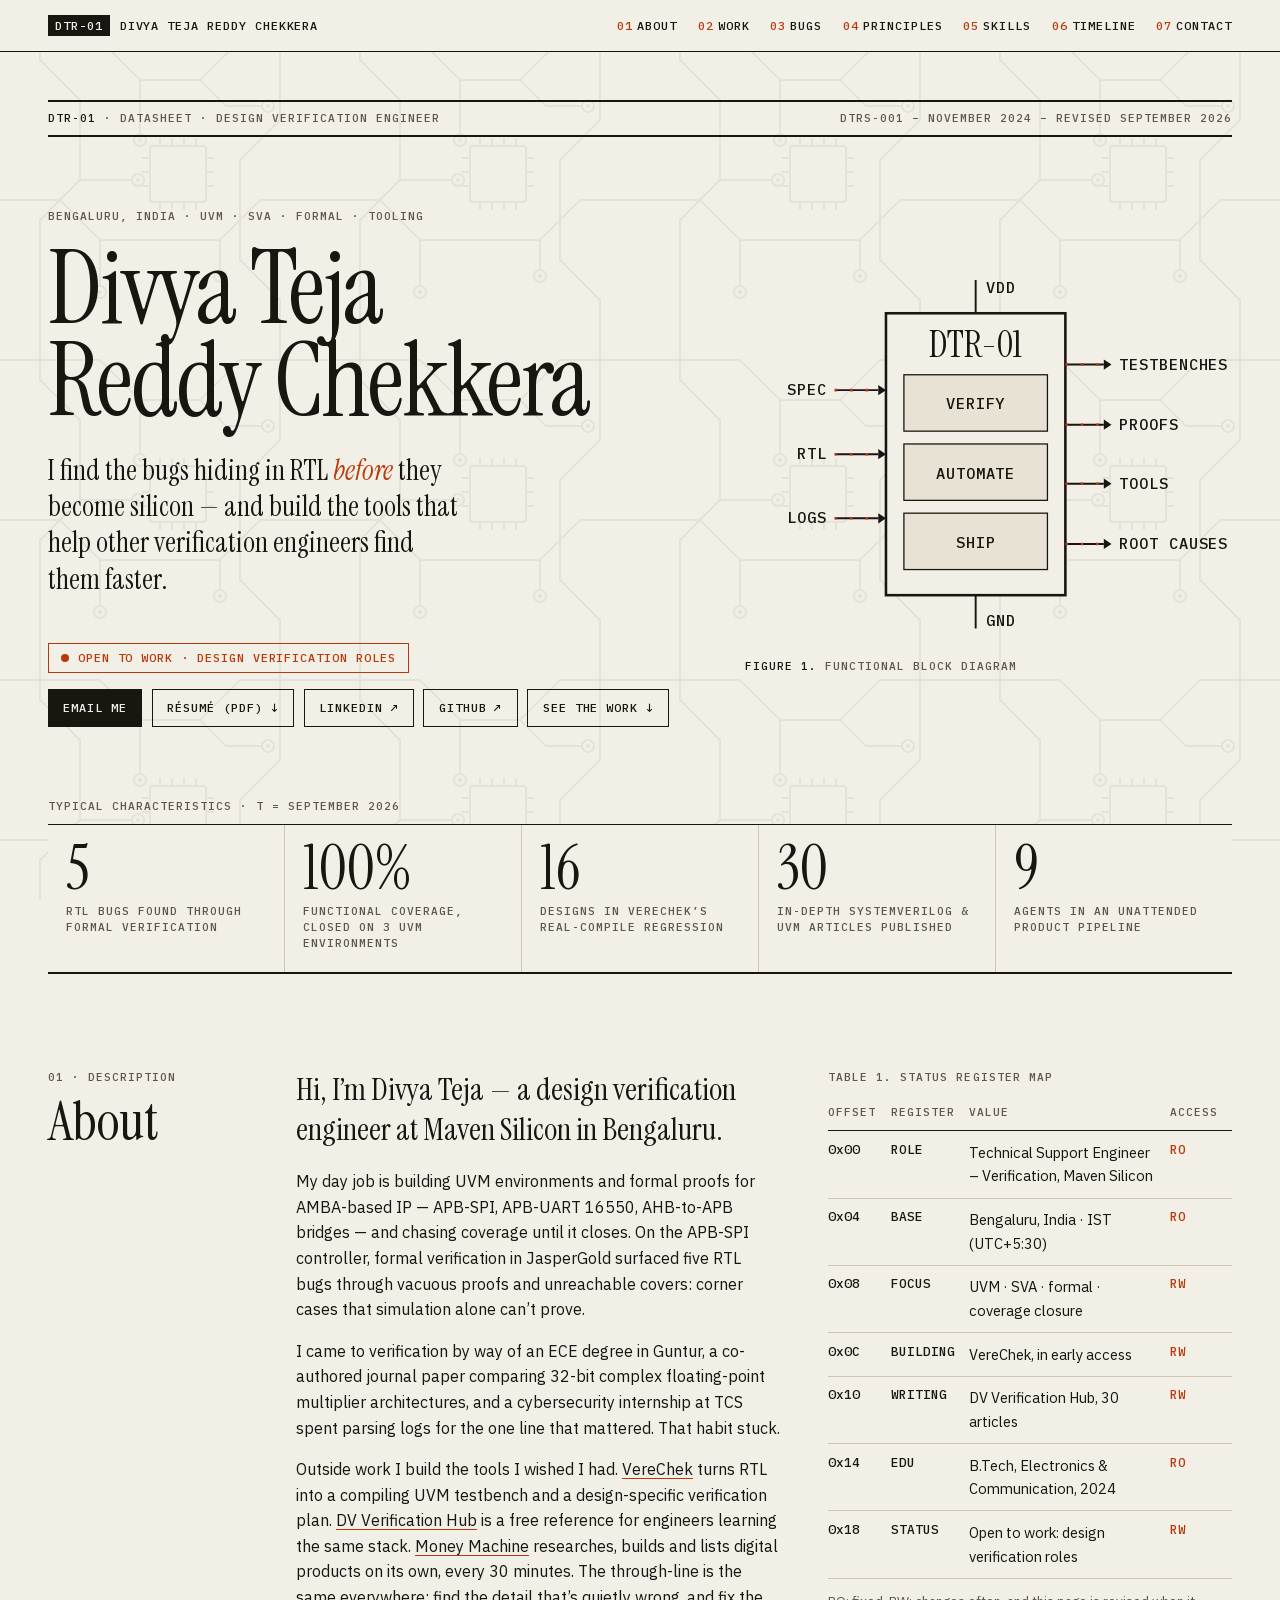
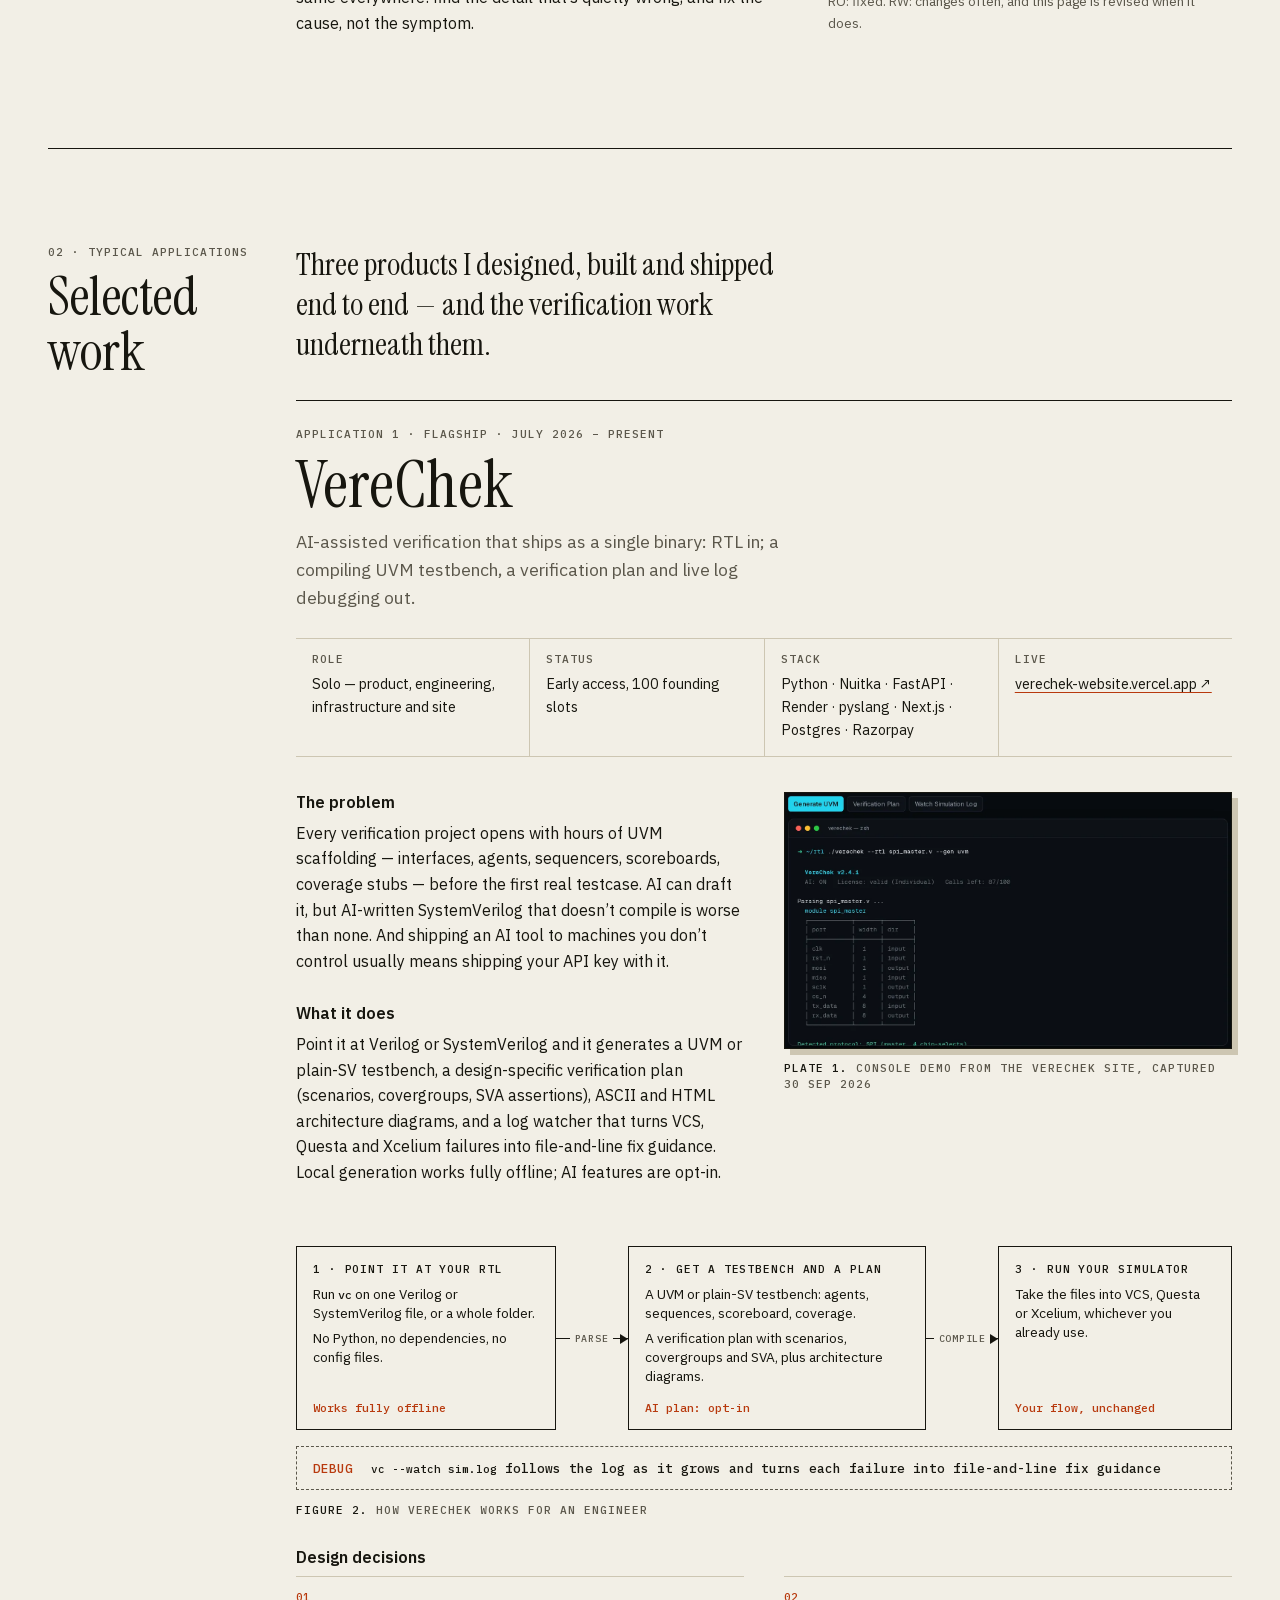
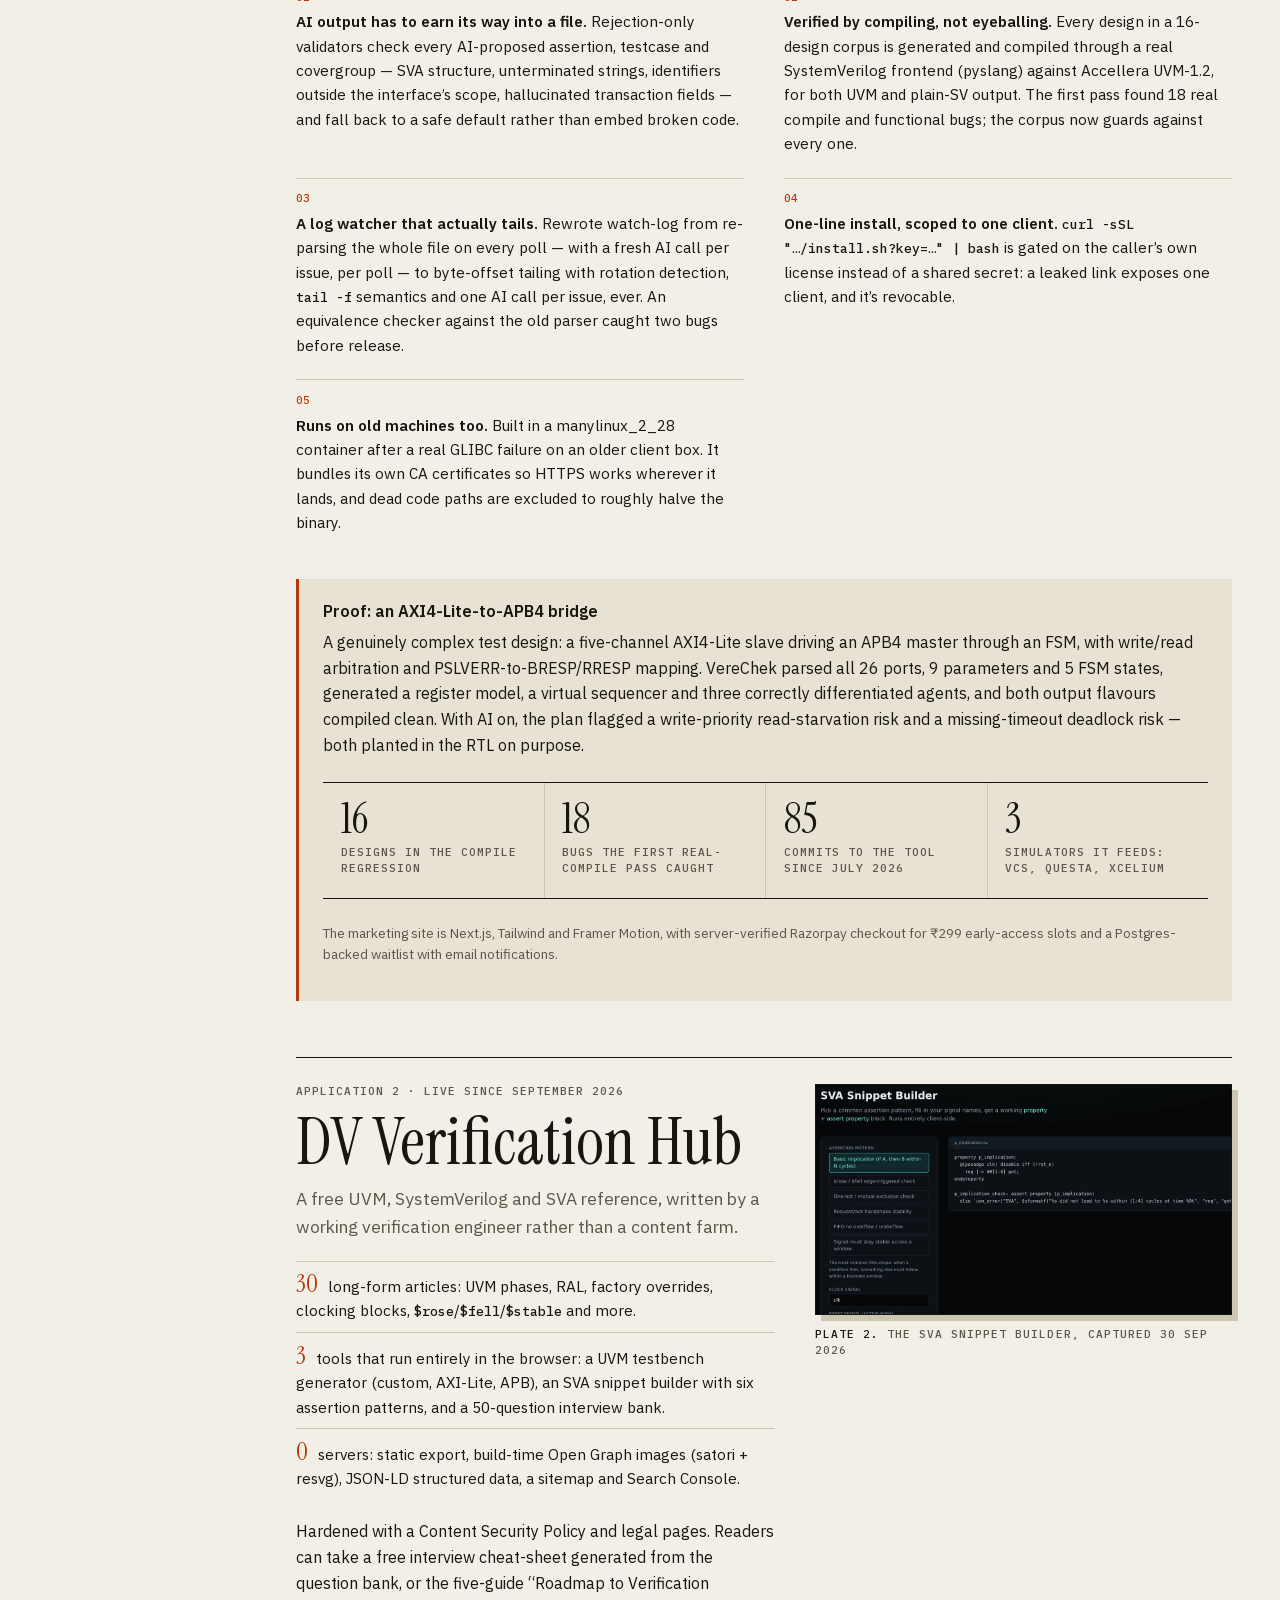
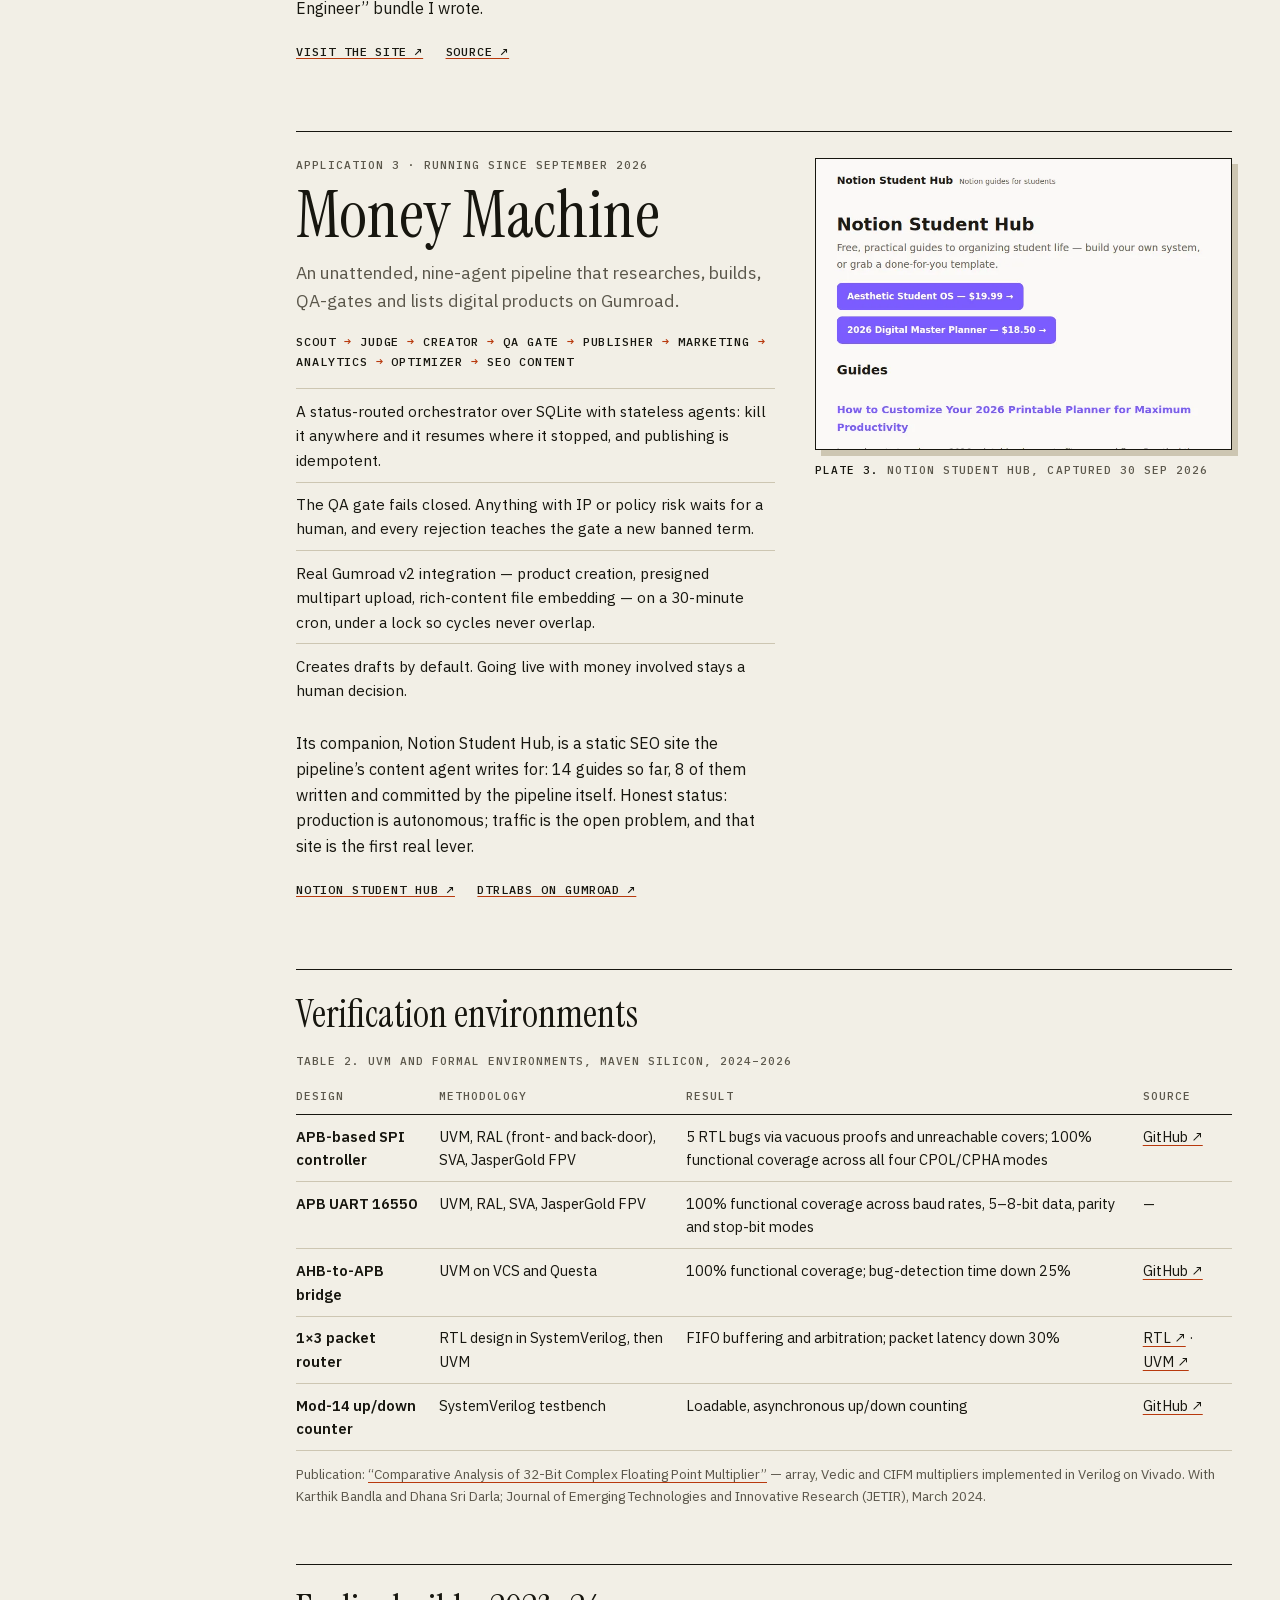
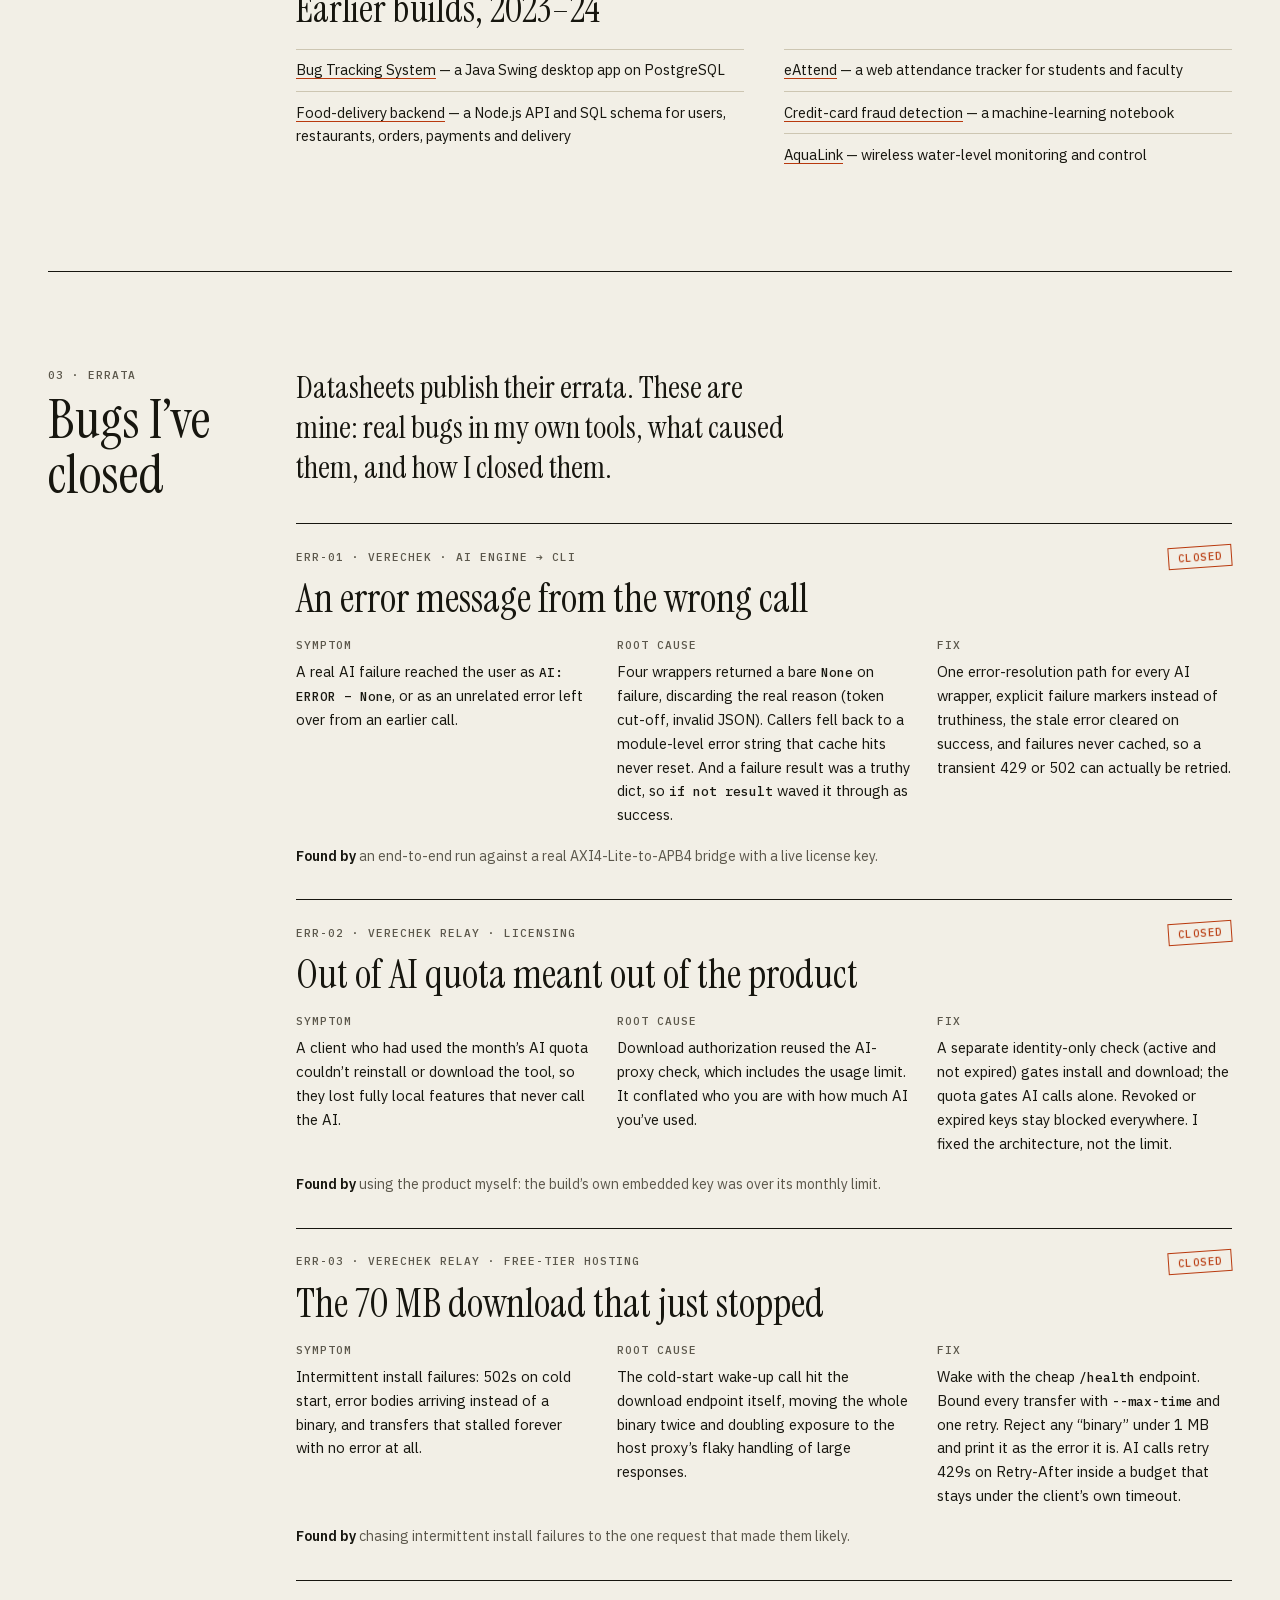
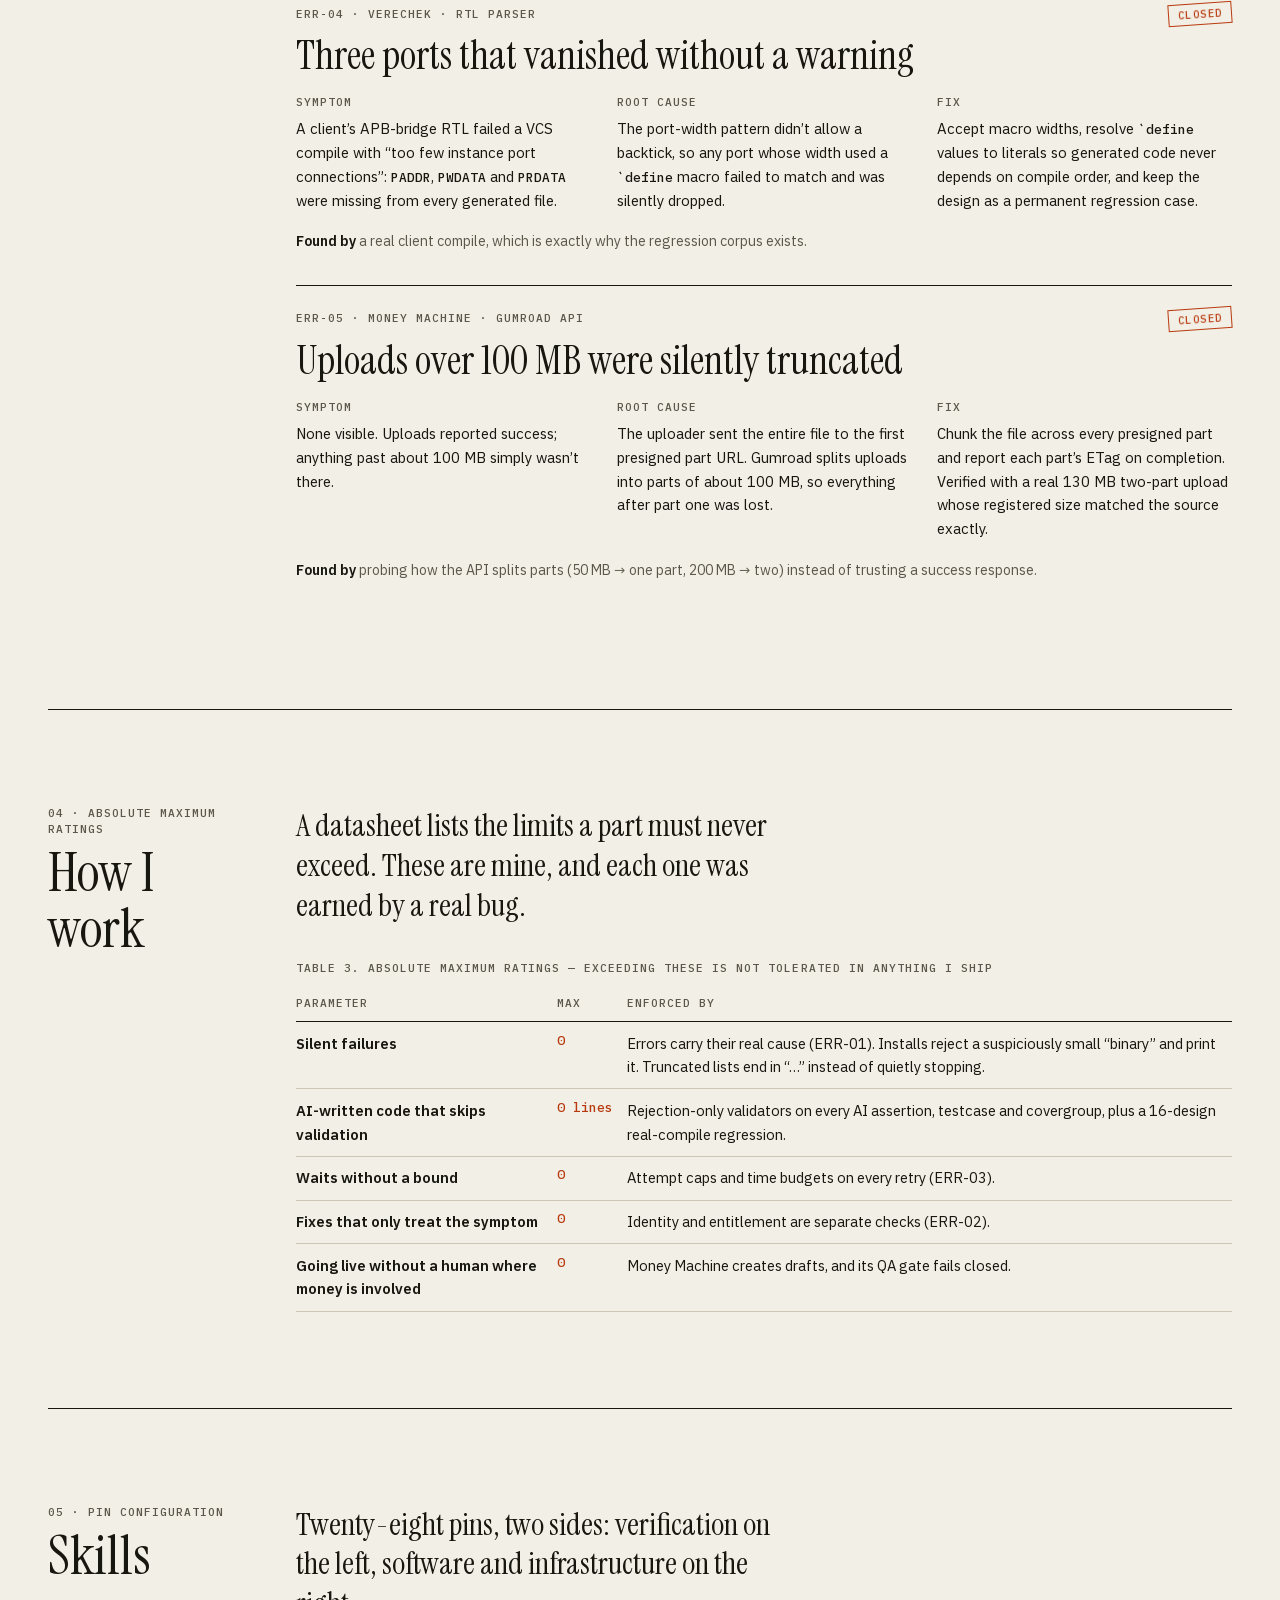
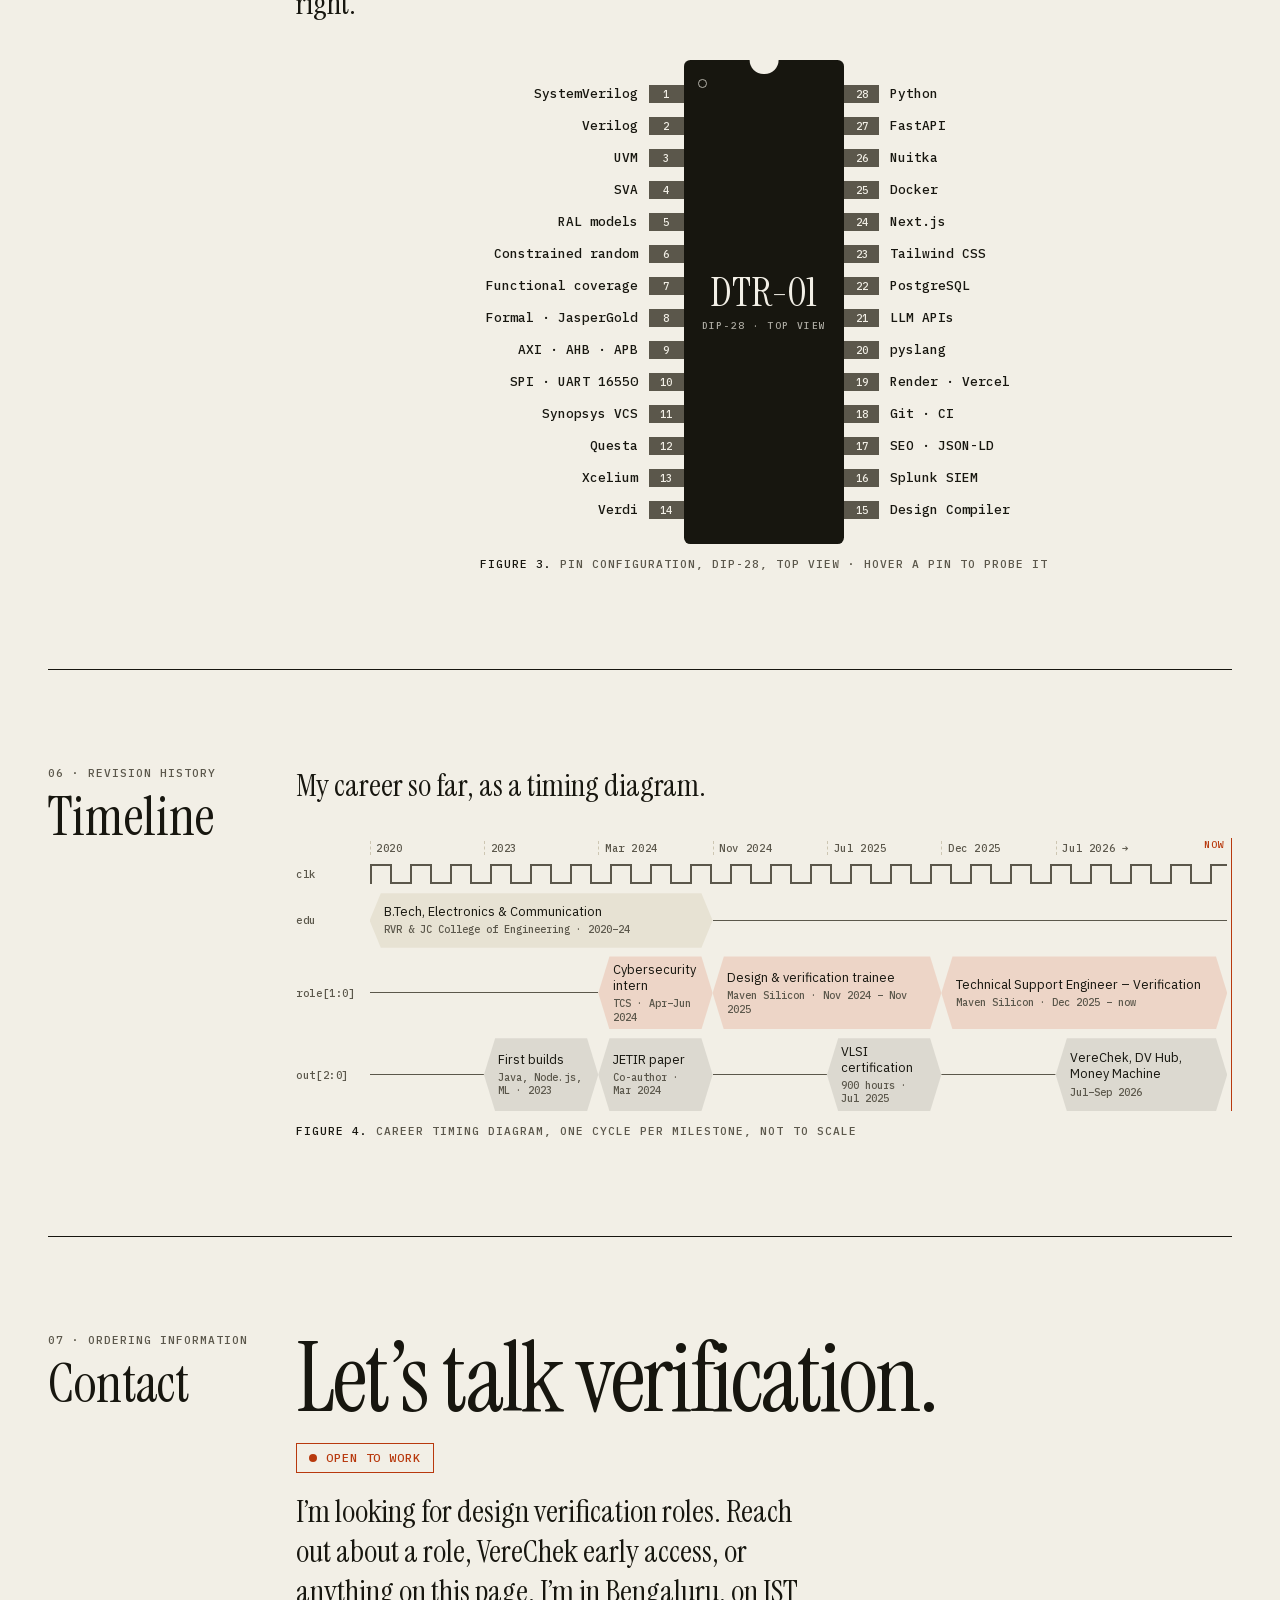
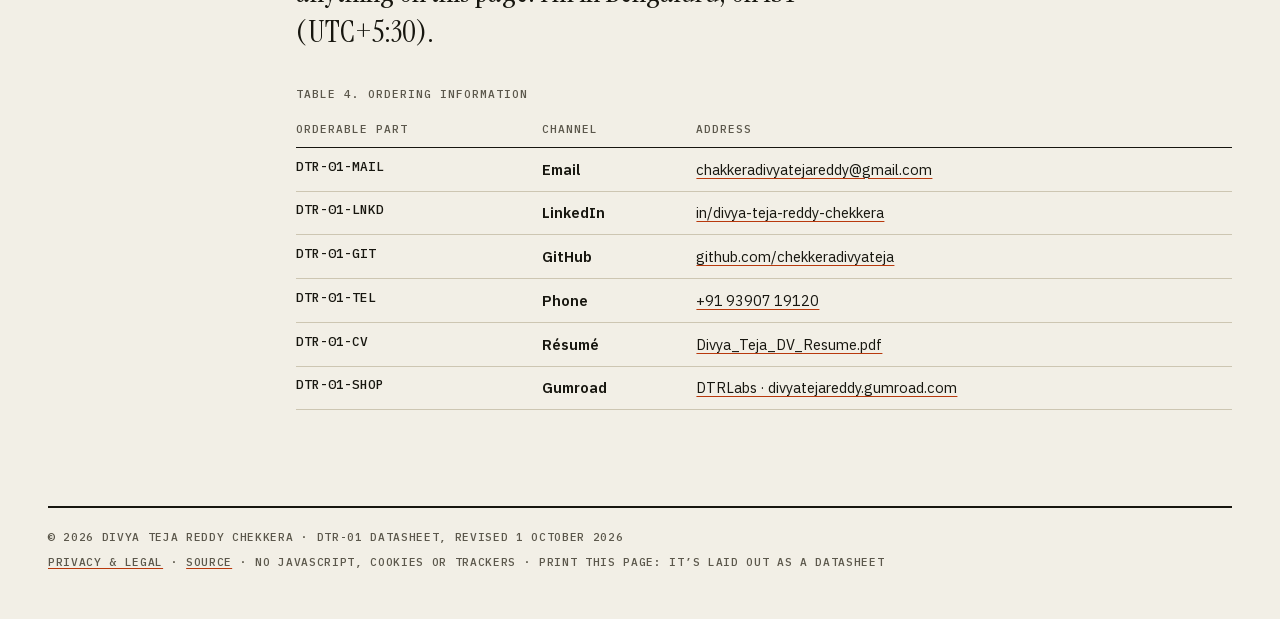
==== commit e2668633: "Allowlist deployed files, remove stray test script, add security.txt Co-Authored-By: Claude Opus 5.5" ====
--- a/index.html
+++ b/index.html
@@ -421,7 +421,7 @@
 </main>
 
 <footer class="foot wrap">
-  <p>© 2026 Divya Teja Reddy Chekkera · DTR-01 datasheet, revised 30 September 2026</p>
+  <p>© 2026 Divya Teja Reddy Chekkera · DTR-01 datasheet, revised 1 October 2026</p>
   <p><a href="/privacy">Privacy &amp; legal</a> · <a href="https://github.com/chekkeradivyateja/dtr-01-portfolio">Source</a> · No JavaScript, cookies or trackers<span class="noprint"> · Print this page: it’s laid out as a datasheet</span></p>
 </footer>
 </body>
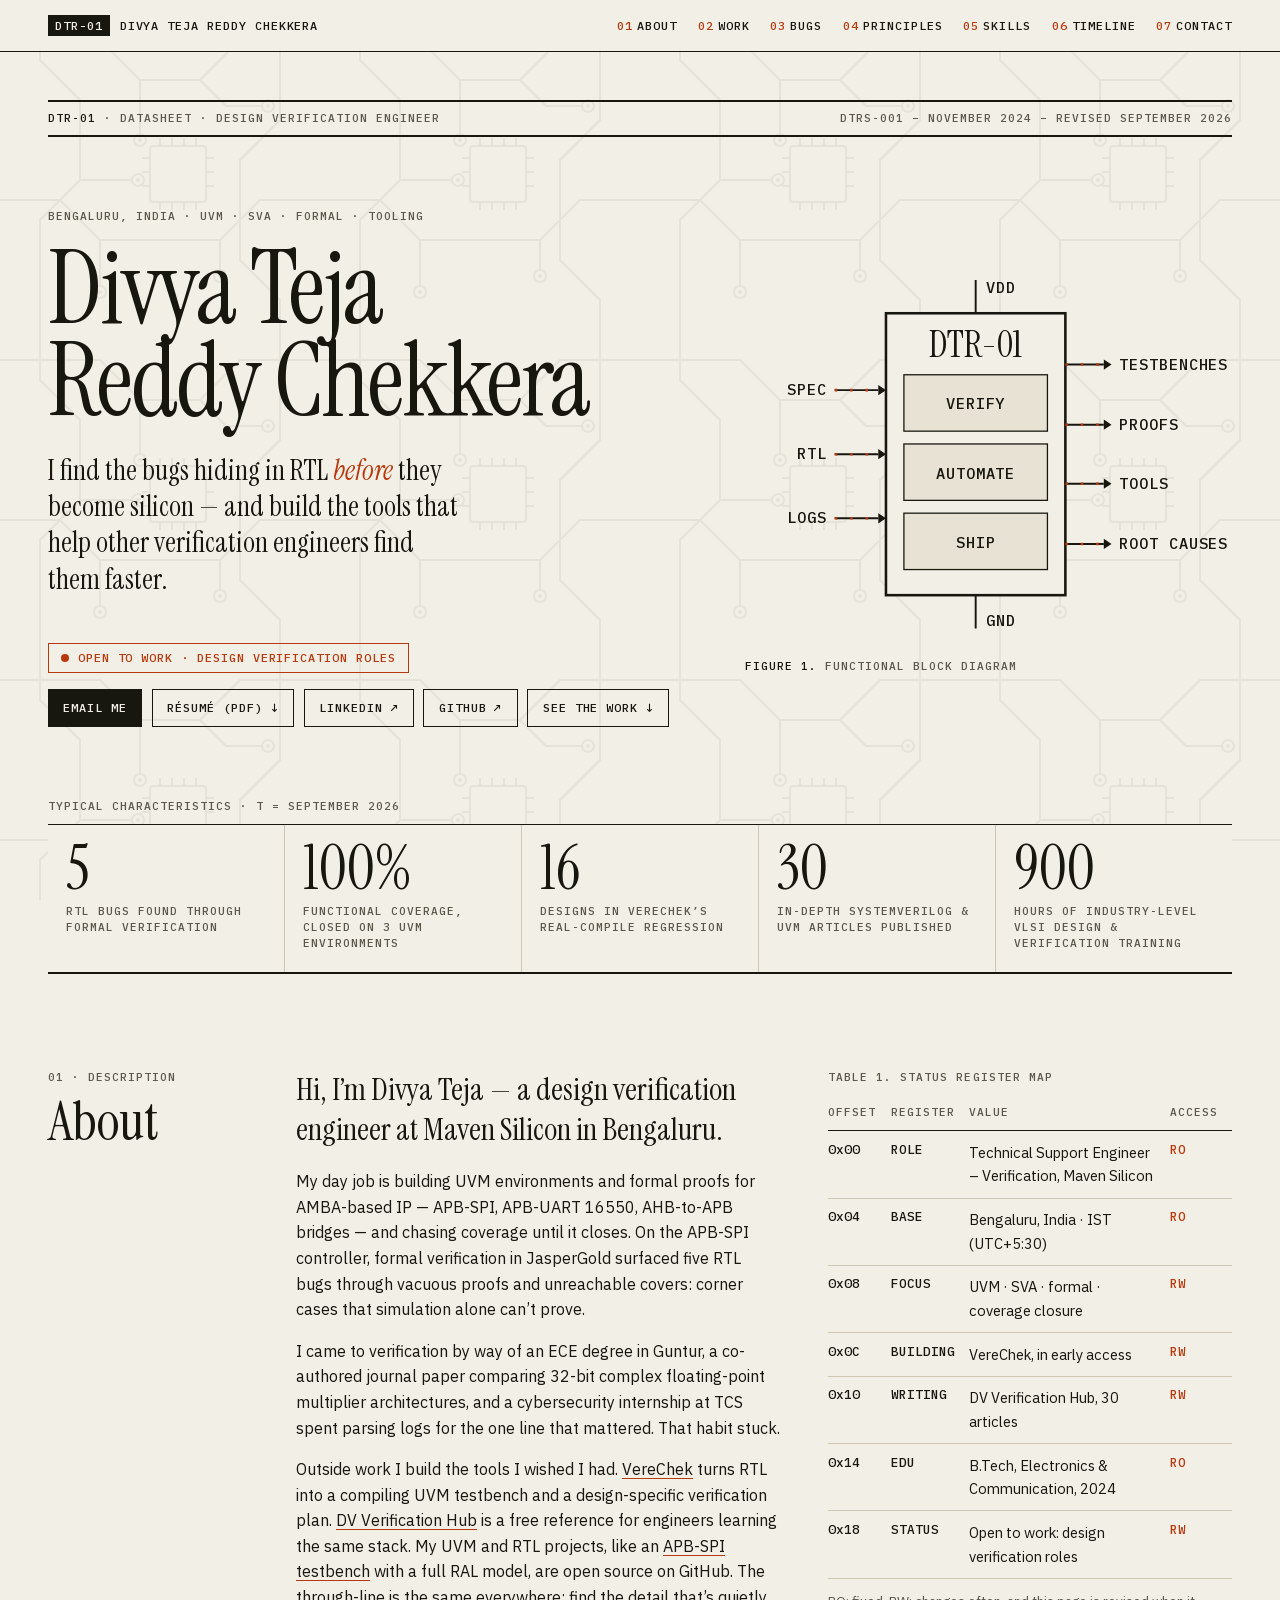
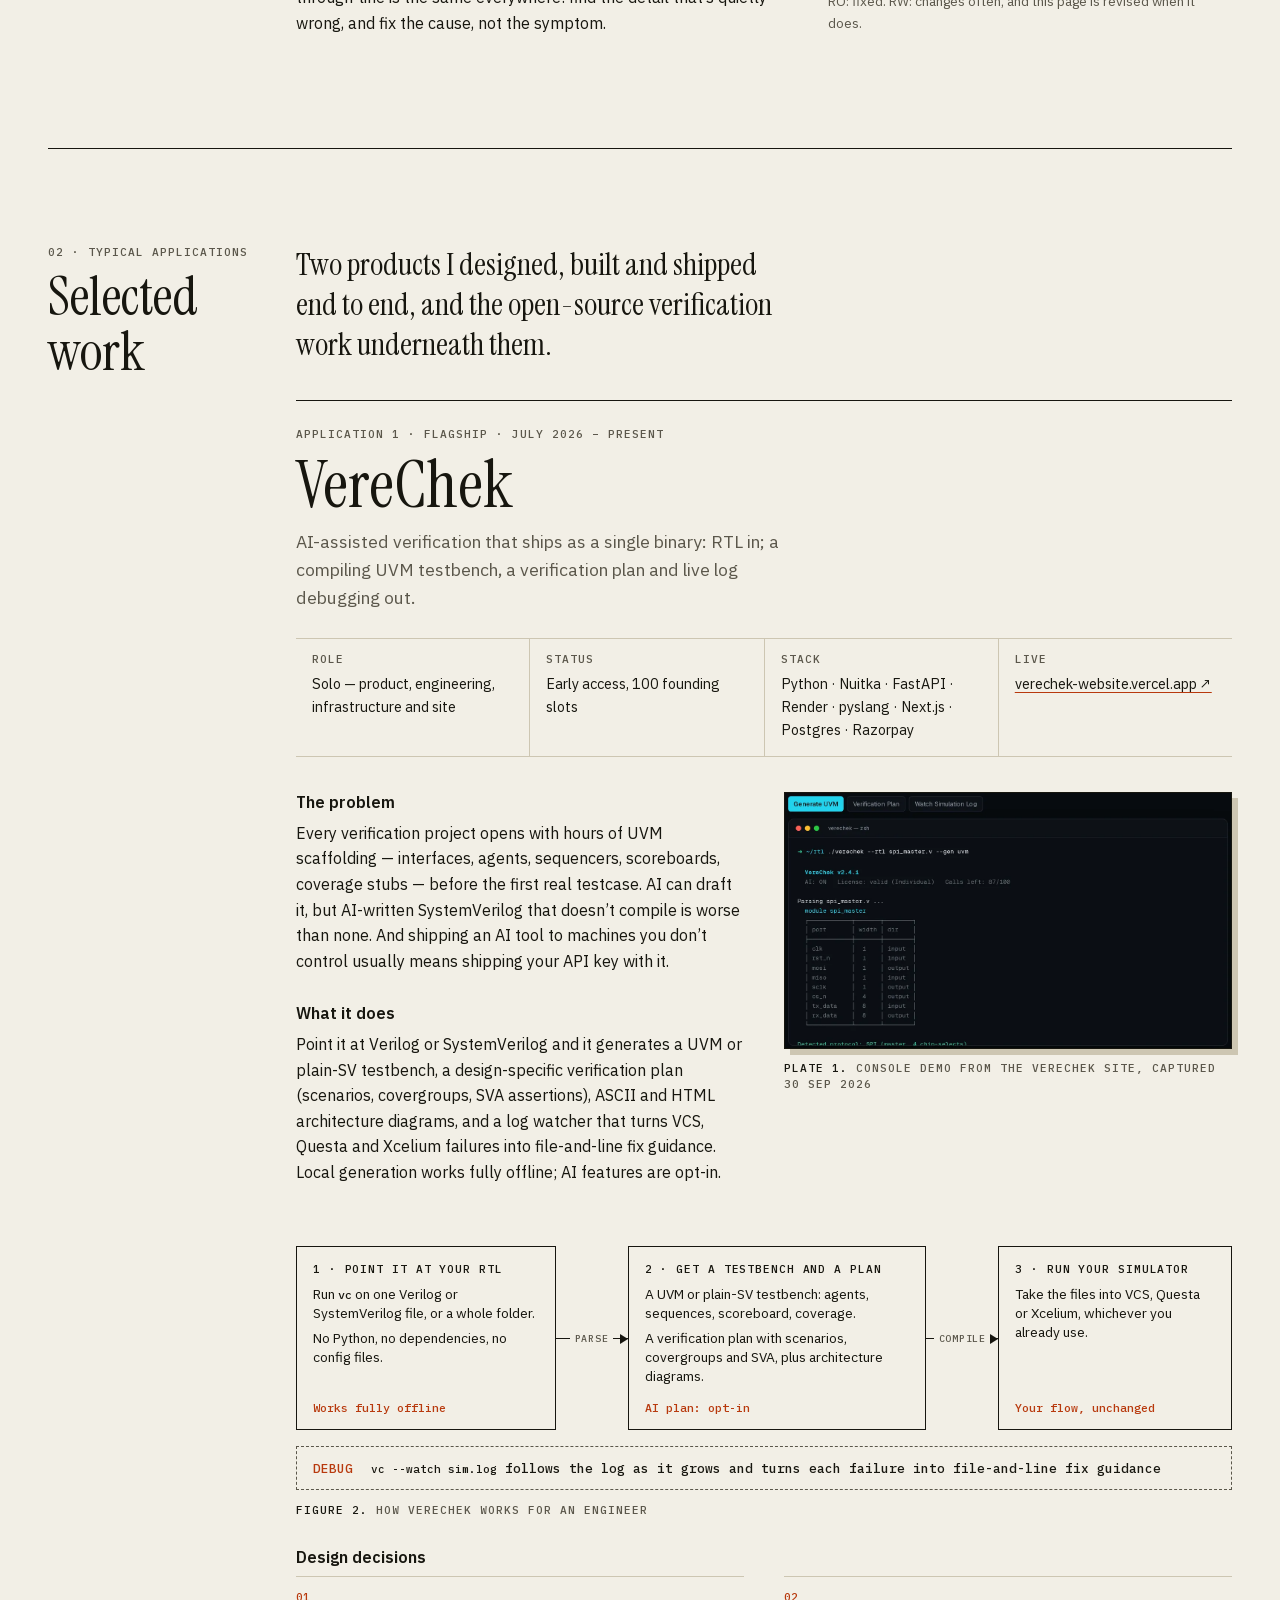
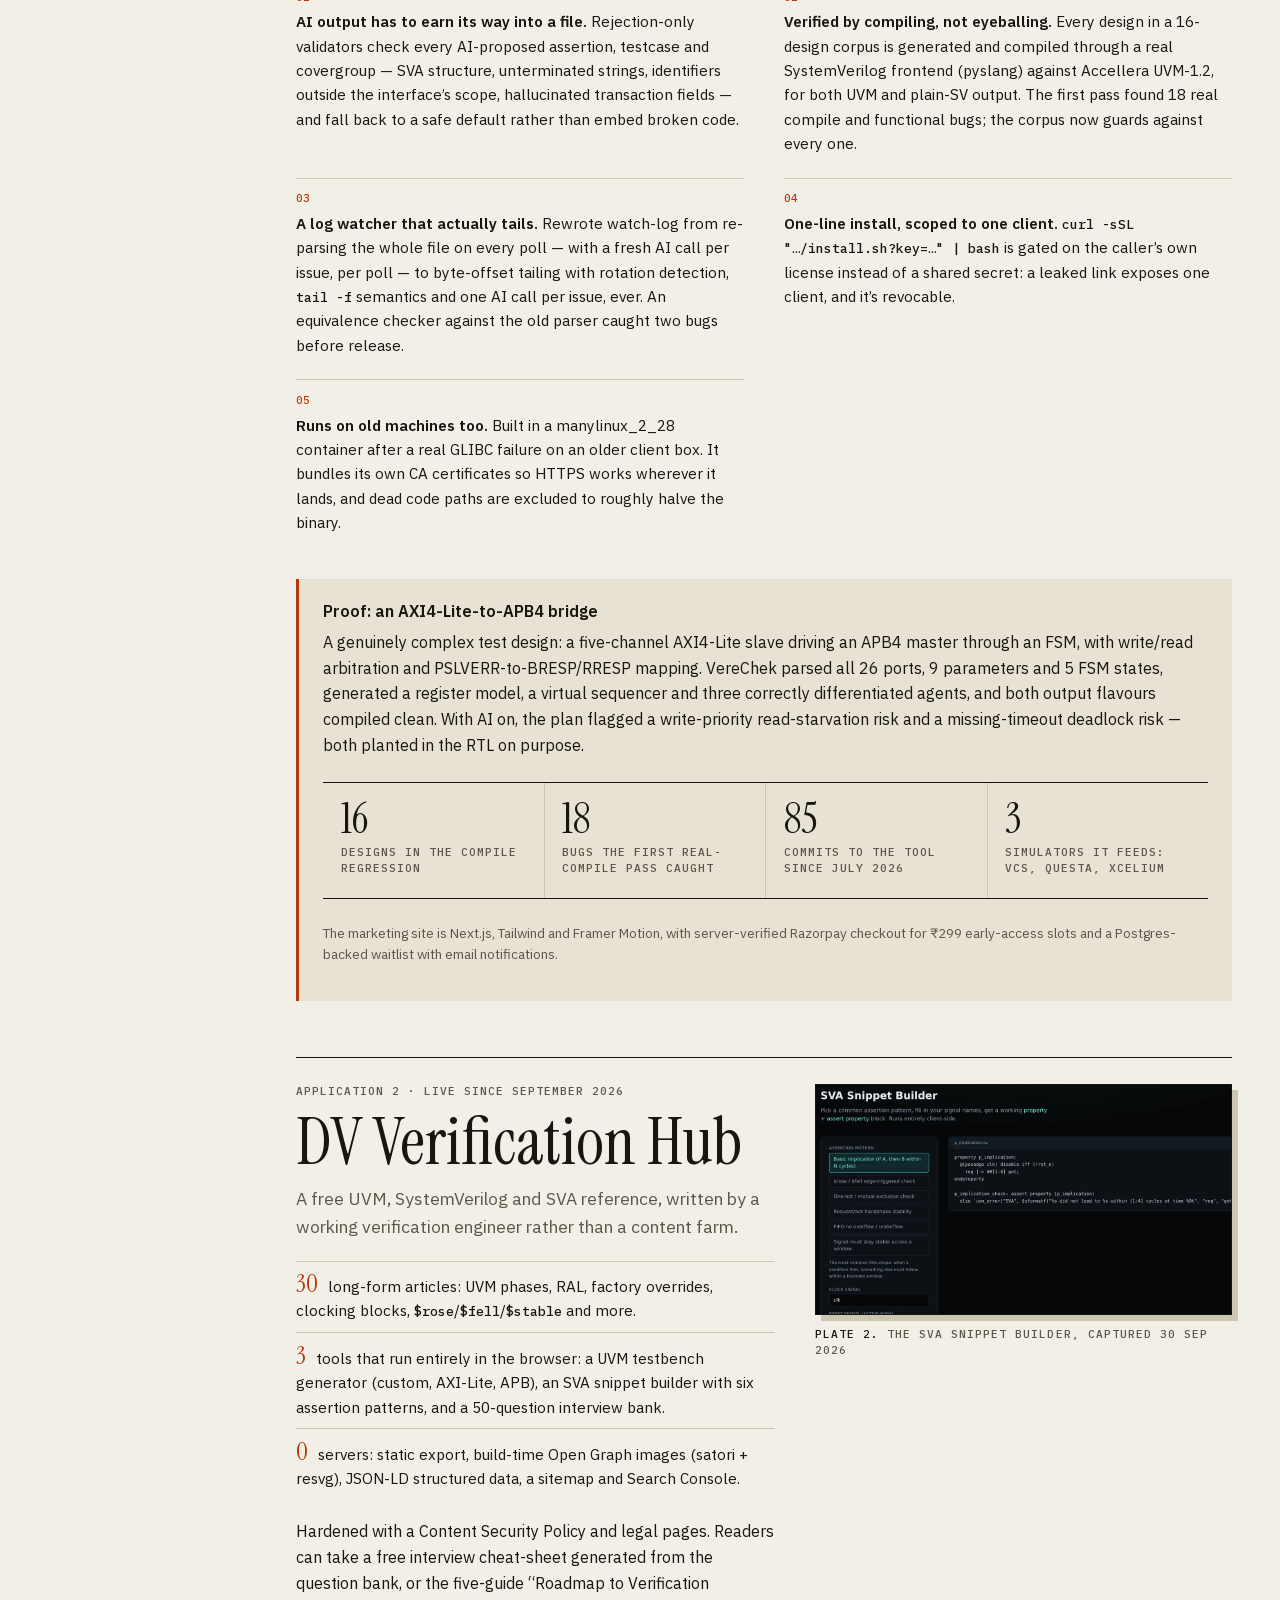
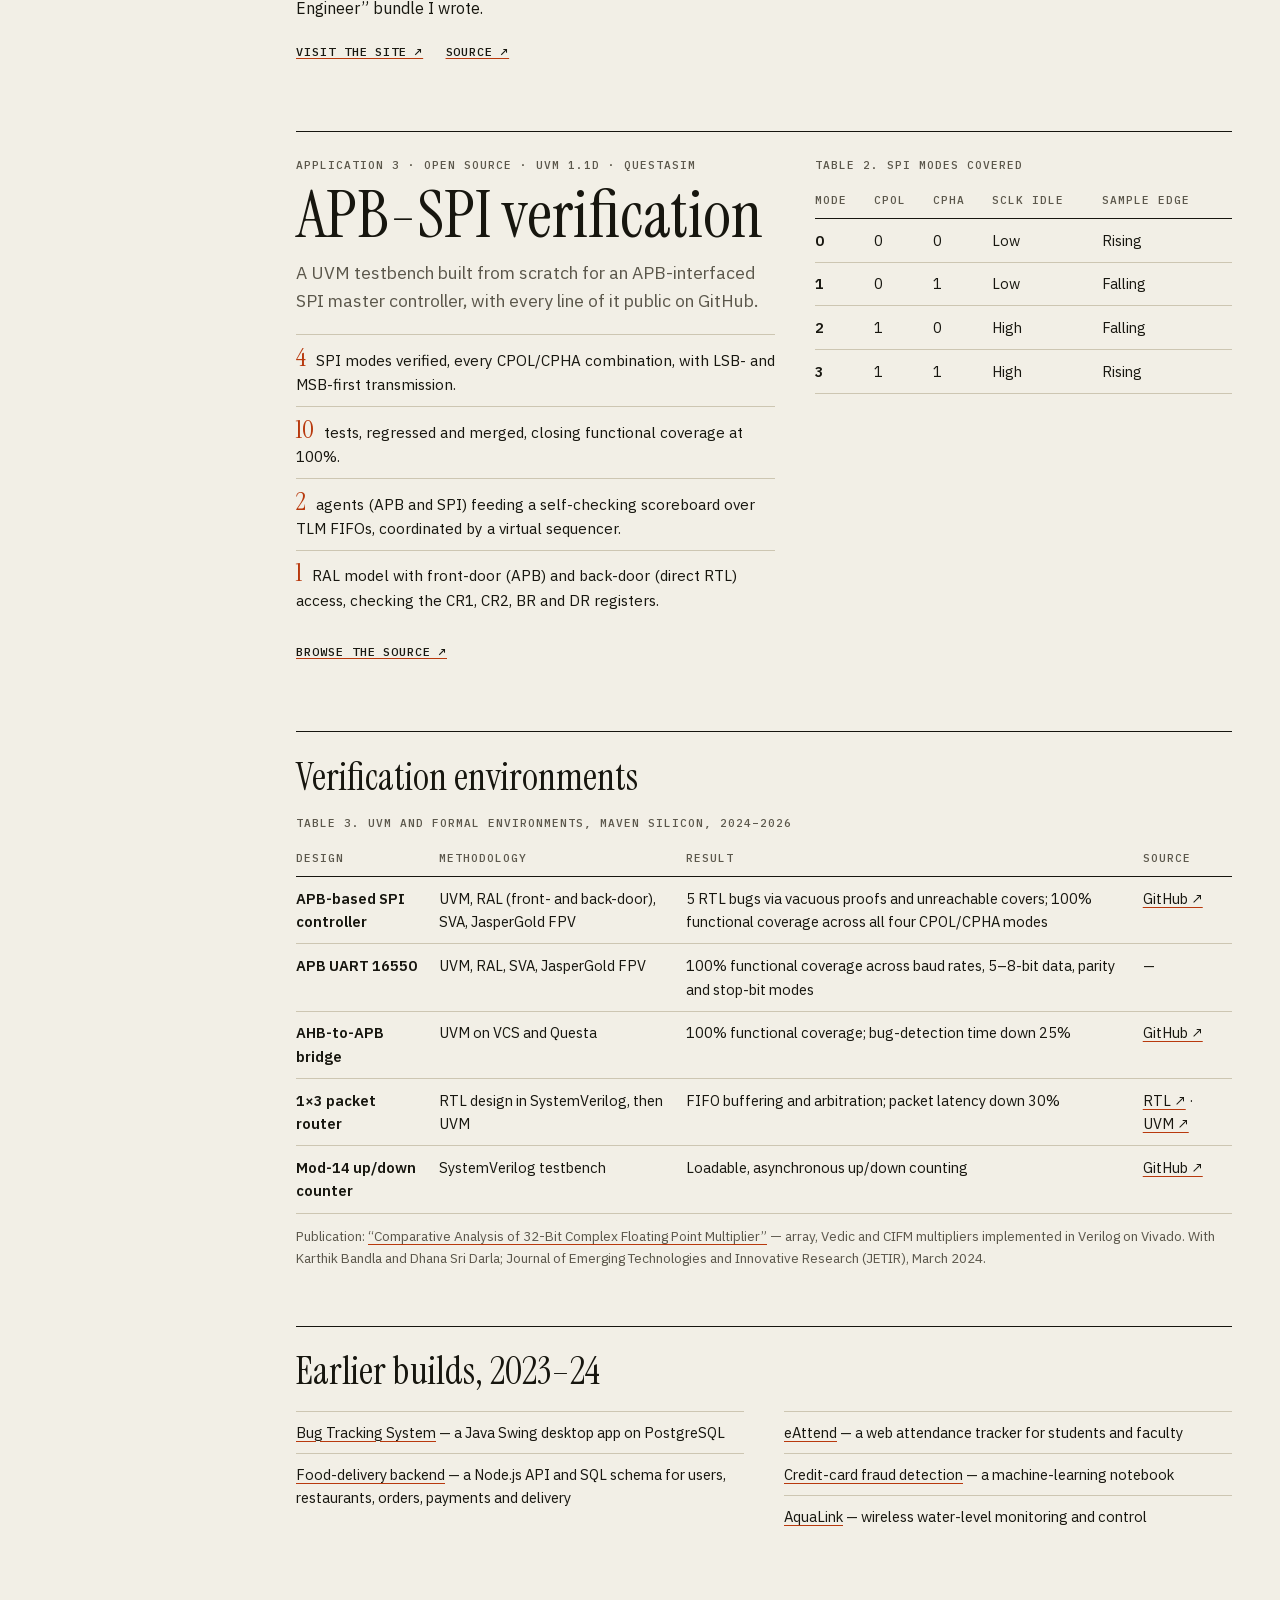
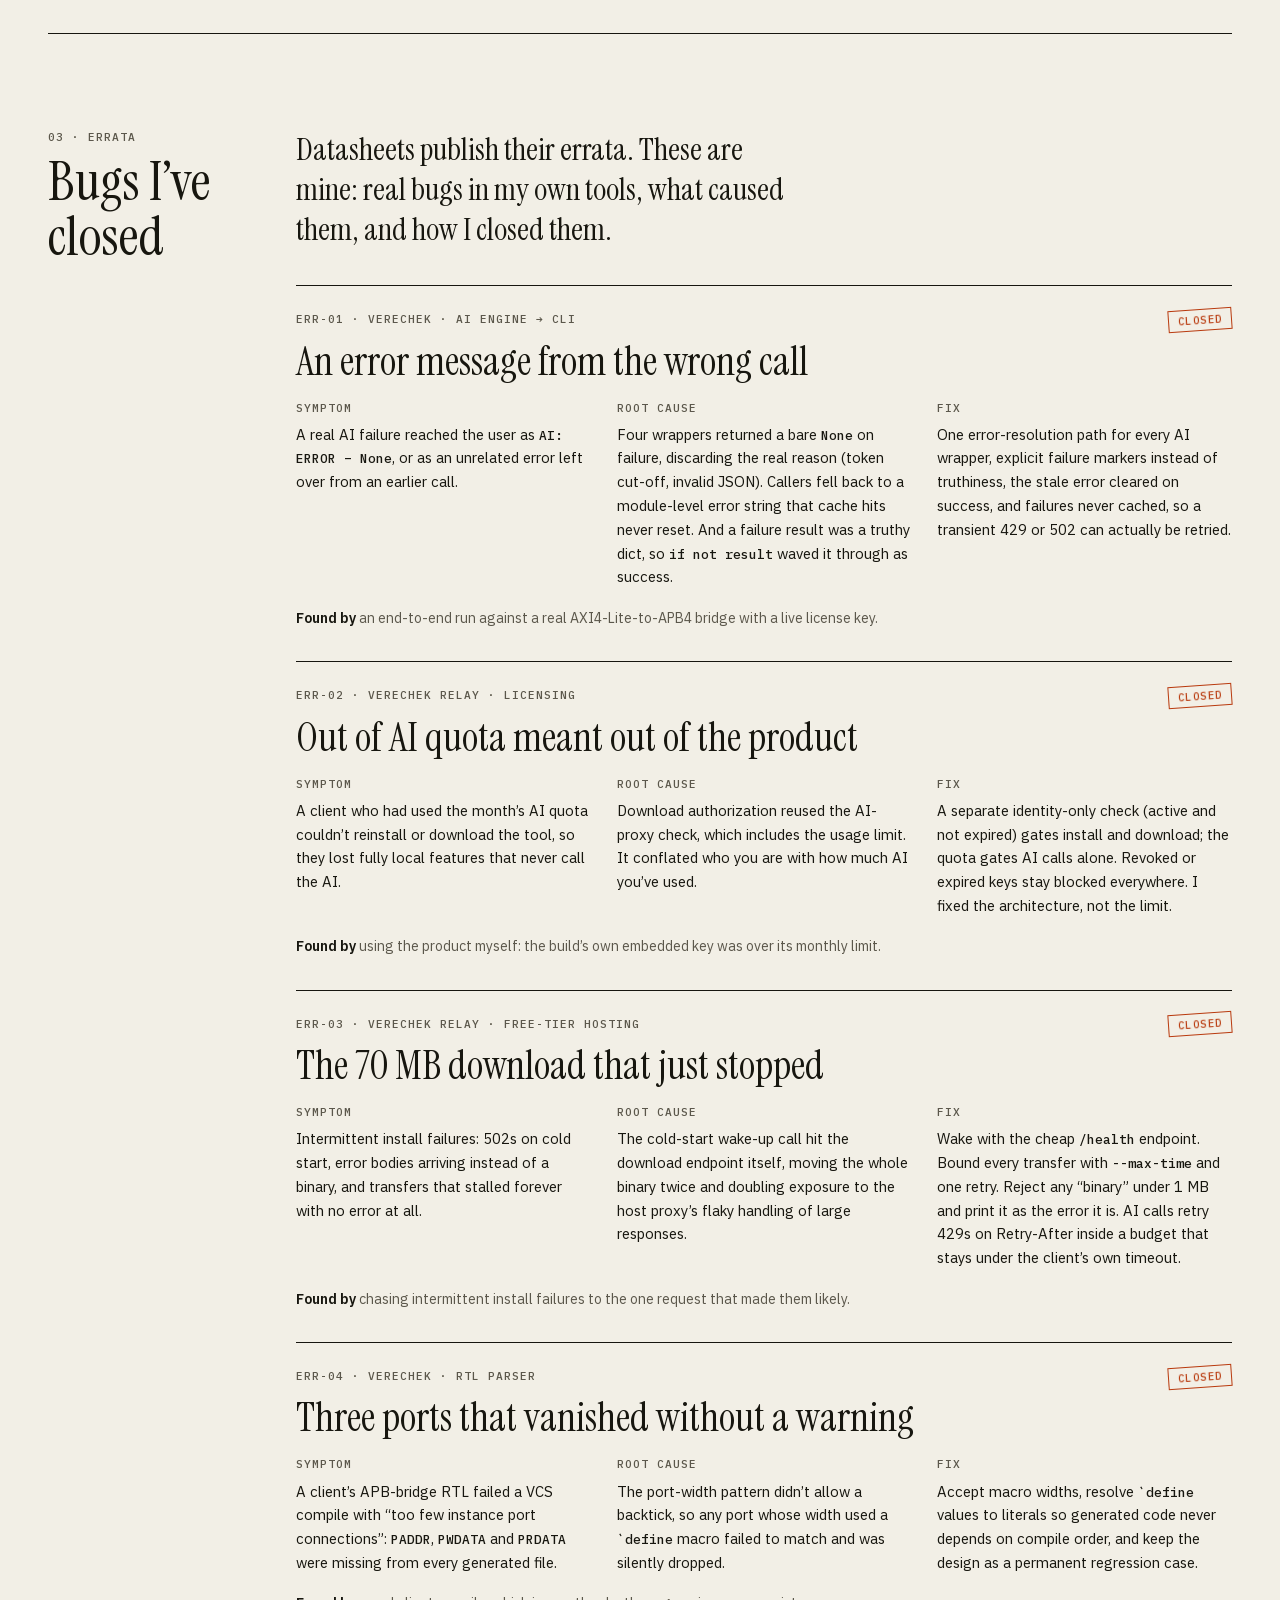
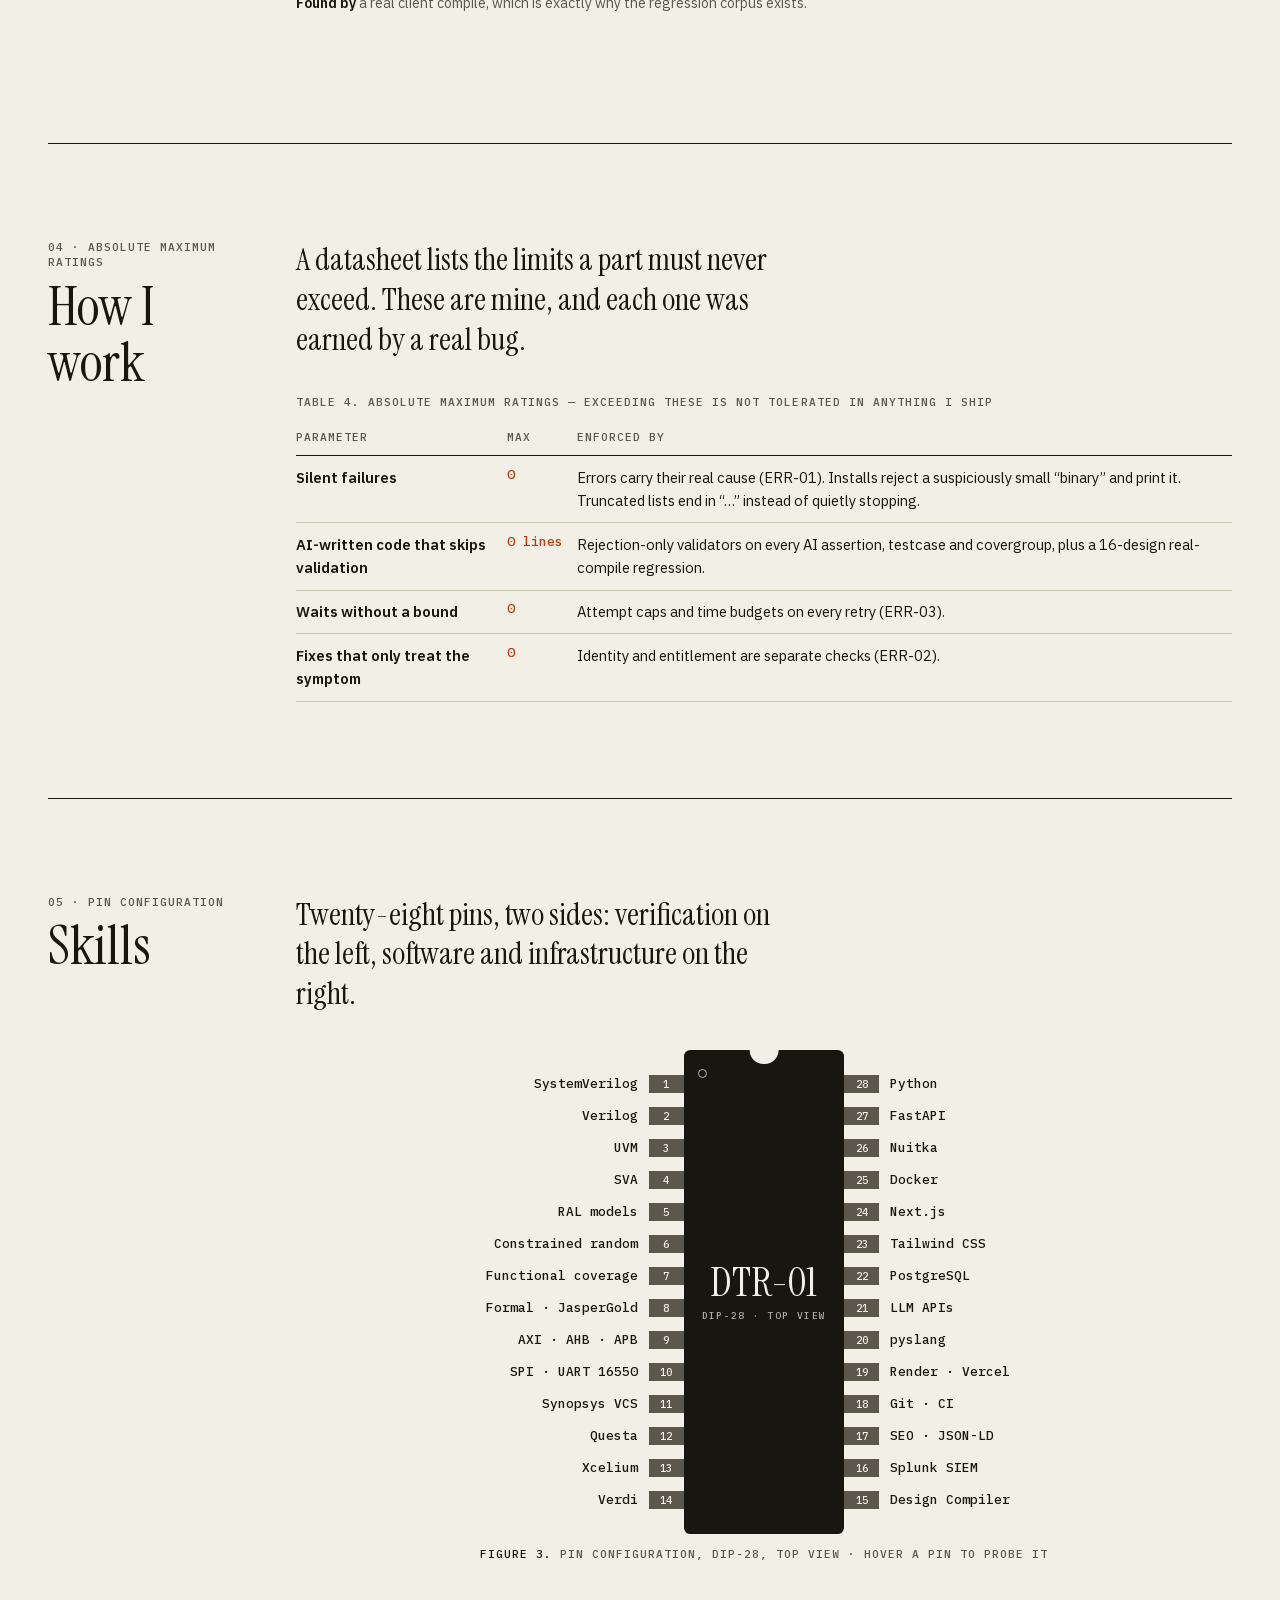
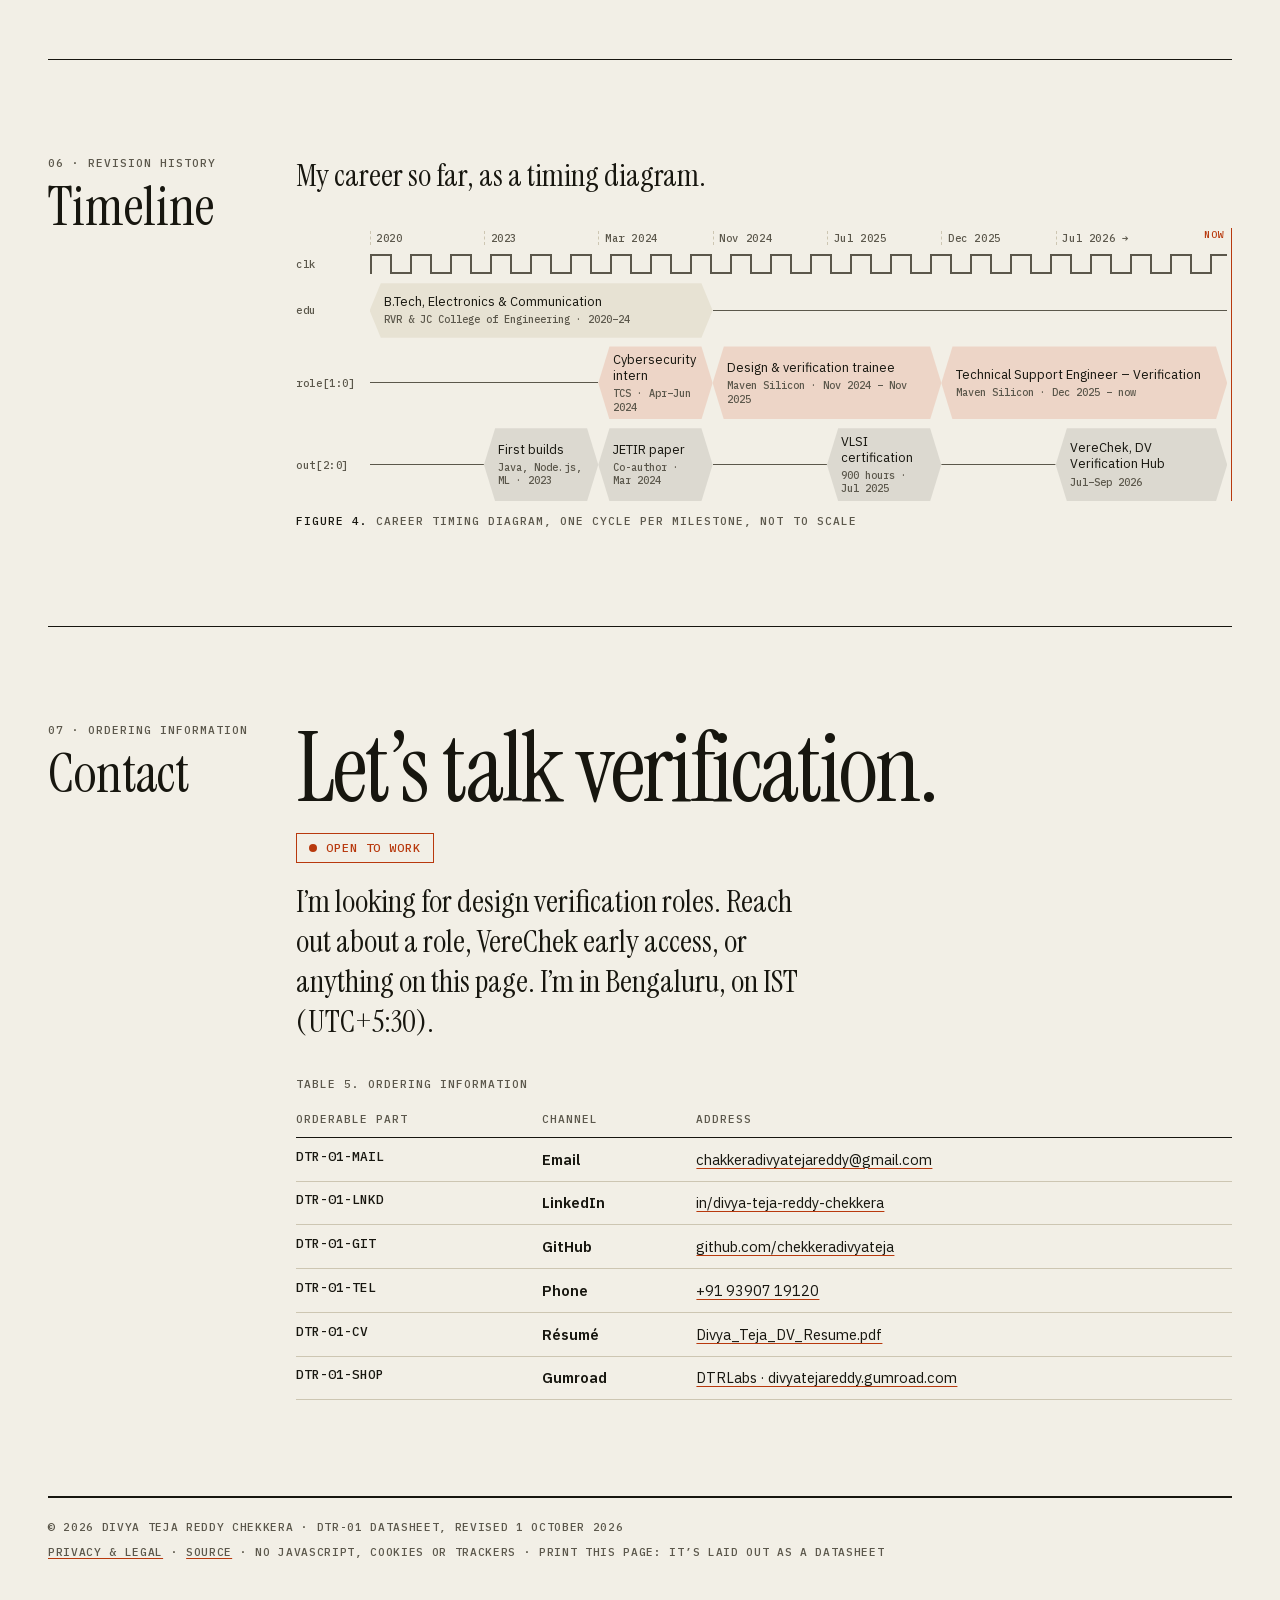
==== commit 31a83a23: "Replace Money Machine with the open-source APB-SPI verification project Co-Authored-By: Claude Opus " ====
--- a/index.html
+++ b/index.html
@@ -9,7 +9,7 @@
 <meta charset="utf-8">
 <meta name="viewport" content="width=device-width, initial-scale=1">
 <title>Divya Teja Reddy Chekkera — Design Verification Engineer</title>
-<meta name="description" content="Design verification engineer in Bengaluru (UVM, SVA, formal, coverage closure) who also designs and ships verification tools: VereChek, DV Verification Hub and an autonomous product pipeline.">
+<meta name="description" content="Design verification engineer in Bengaluru (UVM, SVA, formal, coverage closure) who also designs and ships verification tools: VereChek and DV Verification Hub.">
 <link rel="canonical" href="https://divyatejareddy.vercel.app/">
 <meta name="color-scheme" content="light dark">
 <meta name="theme-color" content="#f2efe6" media="(prefers-color-scheme: light)">
@@ -100,7 +100,7 @@
     <div><dt>Functional coverage, closed on 3 UVM environments</dt><dd>100%</dd></div>
     <div><dt>Designs in VereChek’s real-compile regression</dt><dd>16</dd></div>
     <div><dt>In-depth SystemVerilog &amp; UVM articles published</dt><dd>30</dd></div>
-    <div><dt>Agents in an unattended product pipeline</dt><dd>9</dd></div>
+    <div><dt>Hours of industry-level VLSI design &amp; verification training</dt><dd>900</dd></div>
   </dl>
 </header>
 
@@ -111,7 +111,7 @@
       <p class="big">Hi, I’m Divya Teja — a design verification engineer at Maven Silicon in Bengaluru.</p>
       <p>My day job is building UVM environments and formal proofs for AMBA-based IP — APB-SPI, APB-UART 16550, AHB-to-APB bridges — and chasing coverage until it closes. On the APB-SPI controller, formal verification in JasperGold surfaced five RTL bugs through vacuous proofs and unreachable covers: corner cases that simulation alone can’t prove.</p>
       <p>I came to verification by way of an ECE degree in Guntur, a co-authored journal paper comparing 32-bit complex floating-point multiplier architectures, and a cybersecurity internship at TCS spent parsing logs for the one line that mattered. That habit stuck.</p>
-      <p>Outside work I build the tools I wished I had. <a href="#verechek">VereChek</a> turns RTL into a compiling UVM testbench and a design-specific verification plan. <a href="#dvhub">DV Verification Hub</a> is a free reference for engineers learning the same stack. <a href="#mm">Money Machine</a> researches, builds and lists digital products on its own, every 30 minutes. The through-line is the same everywhere: find the detail that’s quietly wrong, and fix the cause, not the symptom.</p>
+      <p>Outside work I build the tools I wished I had. <a href="#verechek">VereChek</a> turns RTL into a compiling UVM testbench and a design-specific verification plan. <a href="#dvhub">DV Verification Hub</a> is a free reference for engineers learning the same stack. My UVM and RTL projects, like an <a href="#spi">APB-SPI testbench</a> with a full RAL model, are open source on GitHub. The through-line is the same everywhere: find the detail that’s quietly wrong, and fix the cause, not the symptom.</p>
     </div>
     <div>
       <table class="reg">
@@ -135,7 +135,7 @@
 <section class="sec wrap" id="work" aria-labelledby="work-h">
   <div class="sec-h"><p class="lbl">02 · Typical applications</p><h2 id="work-h">Selected work</h2></div>
   <div class="work">
-    <p class="big">Three products I designed, built and shipped end to end — and the verification work underneath them.</p>
+    <p class="big">Two products I designed, built and shipped end to end, and the open-source verification work underneath them.</p>
 
     <article class="case" id="verechek" aria-labelledby="vc-h">
       <p class="lbl">Application 1 · Flagship · July 2026 – present</p>
@@ -213,33 +213,37 @@
       </figure>
     </article>
 
-    <article class="card" id="mm" aria-labelledby="mm-h">
+    <article class="card" id="spi" aria-labelledby="spi-h">
       <div>
-        <p class="lbl">Application 3 · Running since September 2026</p>
-        <h3 id="mm-h">Money Machine</h3>
-        <p class="sub">An unattended, nine-agent pipeline that researches, builds, QA-gates and lists digital products on Gumroad.</p>
-        <ol class="chain" aria-label="Pipeline stages, in order">
-          <li>Scout</li><li>Judge</li><li>Creator</li><li>QA gate</li><li>Publisher</li><li>Marketing</li><li>Analytics</li><li>Optimizer</li><li>SEO content</li>
-        </ol>
+        <p class="lbl">Application 3 · Open source · UVM 1.1d · QuestaSim</p>
+        <h3 id="spi-h">APB-SPI verification</h3>
+        <p class="sub">A UVM testbench built from scratch for an APB-interfaced SPI master controller, with every line of it public on GitHub.</p>
         <ul class="facts">
-          <li>A status-routed orchestrator over SQLite with stateless agents: kill it anywhere and it resumes where it stopped, and publishing is idempotent.</li>
-          <li>The QA gate fails closed. Anything with IP or policy risk waits for a human, and every rejection teaches the gate a new banned term.</li>
-          <li>Real Gumroad v2 integration — product creation, presigned multipart upload, rich-content file embedding — on a 30-minute cron, under a lock so cycles never overlap.</li>
-          <li>Creates drafts by default. Going live with money involved stays a human decision.</li>
+          <li><b>4</b> SPI modes verified, every CPOL/CPHA combination, with LSB- and MSB-first transmission.</li>
+          <li><b>10</b> tests, regressed and merged, closing functional coverage at 100%.</li>
+          <li><b>2</b> agents (APB and SPI) feeding a self-checking scoreboard over TLM FIFOs, coordinated by a virtual sequencer.</li>
+          <li><b>1</b> RAL model with front-door (APB) and back-door (direct RTL) access, checking the CR1, CR2, BR and DR registers.</li>
         </ul>
-        <p>Its companion, Notion Student Hub, is a static SEO site the pipeline’s content agent writes for: 14 guides so far, 8 of them written and committed by the pipeline itself. Honest status: production is autonomous; traffic is the open problem, and that site is the first real lever.</p>
-        <p class="go-row"><a class="go" href="https://notion-student-hub.vercel.app">Notion Student Hub ↗</a><a class="go" href="https://divyatejareddy.gumroad.com">DTRLabs on Gumroad ↗</a></p>
+        <p class="go-row"><a class="go" href="https://github.com/chekkeradivyateja/APB-Based-SPI-Protocol-Verification-UVM">Browse the source ↗</a></p>
       </div>
-      <figure class="plate">
-        <img src="/img/notion-hub.webp" width="800" height="560" loading="lazy" decoding="async" alt="Notion Student Hub home page: a short introduction, two product links and a list of guides.">
-        <figcaption><b>Plate 3.</b> Notion Student Hub, captured 30 Sep 2026</figcaption>
+      <figure>
+        <table>
+          <caption>Table 2. SPI modes covered</caption>
+          <thead><tr><th scope="col">Mode</th><th scope="col">CPOL</th><th scope="col">CPHA</th><th scope="col">SCLK idle</th><th scope="col">Sample edge</th></tr></thead>
+          <tbody>
+            <tr><th scope="row">0</th><td>0</td><td>0</td><td>Low</td><td>Rising</td></tr>
+            <tr><th scope="row">1</th><td>0</td><td>1</td><td>Low</td><td>Falling</td></tr>
+            <tr><th scope="row">2</th><td>1</td><td>0</td><td>High</td><td>Falling</td></tr>
+            <tr><th scope="row">3</th><td>1</td><td>1</td><td>High</td><td>Rising</td></tr>
+          </tbody>
+        </table>
       </figure>
     </article>
 
     <div class="env">
       <h3>Verification environments</h3>
       <table class="stack">
-        <caption>Table 2. UVM and formal environments, Maven Silicon, 2024–2026</caption>
+        <caption>Table 3. UVM and formal environments, Maven Silicon, 2024–2026</caption>
         <thead><tr><th scope="col">Design</th><th scope="col">Methodology</th><th scope="col">Result</th><th scope="col">Source</th></tr></thead>
         <tbody>
           <tr><th scope="row">APB-based SPI controller</th><td>UVM, RAL (front- and back-door), SVA, JasperGold FPV</td><td>5 RTL bugs via vacuous proofs and unreachable covers; 100% functional coverage across all four CPOL/CPHA modes</td><td><a href="https://github.com/chekkeradivyateja/APB-Based-SPI-Protocol-Verification-UVM">GitHub ↗</a></td></tr>
@@ -314,16 +318,6 @@
       <p class="found"><b>Found by</b> a real client compile, which is exactly why the regression corpus exists.</p>
     </article>
 
-    <article class="err" aria-labelledby="e5">
-      <div class="err-h"><p class="lbl">ERR-05 · Money Machine · Gumroad API</p><p class="stamp">Closed</p></div>
-      <h3 id="e5">Uploads over 100 MB were silently truncated</h3>
-      <dl>
-        <div><dt>Symptom</dt><dd>None visible. Uploads reported success; anything past about 100 MB simply wasn’t there.</dd></div>
-        <div><dt>Root cause</dt><dd>The uploader sent the entire file to the first presigned part URL. Gumroad splits uploads into parts of about 100 MB, so everything after part one was lost.</dd></div>
-        <div><dt>Fix</dt><dd>Chunk the file across every presigned part and report each part’s ETag on completion. Verified with a real 130 MB two-part upload whose registered size matched the source exactly.</dd></div>
-      </dl>
-      <p class="found"><b>Found by</b> probing how the API splits parts (50 MB → one part, 200 MB → two) instead of trusting a success response.</p>
-    </article>
   </div>
 </section>
 
@@ -332,14 +326,13 @@
   <div>
     <p class="big">A datasheet lists the limits a part must never exceed. These are mine, and each one was earned by a real bug.</p>
     <table class="amr stack">
-      <caption>Table 3. Absolute maximum ratings — exceeding these is not tolerated in anything I ship</caption>
+      <caption>Table 4. Absolute maximum ratings — exceeding these is not tolerated in anything I ship</caption>
       <thead><tr><th scope="col">Parameter</th><th scope="col">Max</th><th scope="col">Enforced by</th></tr></thead>
       <tbody>
         <tr><th scope="row">Silent failures</th><td>0</td><td>Errors carry their real cause (ERR-01). Installs reject a suspiciously small “binary” and print it. Truncated lists end in “…” instead of quietly stopping.</td></tr>
         <tr><th scope="row">AI-written code that skips validation</th><td>0 lines</td><td>Rejection-only validators on every AI assertion, testcase and covergroup, plus a 16-design real-compile regression.</td></tr>
         <tr><th scope="row">Waits without a bound</th><td>0</td><td>Attempt caps and time budgets on every retry (ERR-03).</td></tr>
         <tr><th scope="row">Fixes that only treat the symptom</th><td>0</td><td>Identity and entitlement are separate checks (ERR-02).</td></tr>
-        <tr><th scope="row">Going live without a human where money is involved</th><td>0</td><td>Money Machine creates drafts, and its QA gate fails closed.</td></tr>
       </tbody>
     </table>
   </div>
@@ -390,7 +383,7 @@
           <li class="z" aria-hidden="true"></li>
           <li>VLSI certification <small>900 hours · Jul 2025</small></li>
           <li class="z" aria-hidden="true"></li>
-          <li>VereChek, DV Hub, Money Machine <small>Jul–Sep 2026</small></li>
+          <li>VereChek, DV Verification Hub <small>Jul–Sep 2026</small></li>
         </ul>
       </div>
       <figcaption id="wave-cap"><b>Figure 4.</b> Career timing diagram, one cycle per milestone, not to scale</figcaption>
@@ -405,7 +398,7 @@
     <p class="otw">Open to work</p>
     <p class="big">I’m looking for design verification roles. Reach out about a role, VereChek early access, or anything on this page. I’m in Bengaluru, on IST (UTC+5:30).</p>
     <table class="order stack">
-      <caption>Table 4. Ordering information</caption>
+      <caption>Table 5. Ordering information</caption>
       <thead><tr><th scope="col">Orderable part</th><th scope="col">Channel</th><th scope="col">Address</th></tr></thead>
       <tbody>
         <tr><td>DTR-01-MAIL</td><th scope="row">Email</th><td><a href="mailto:chakkeradivyatejareddy@gmail.com">chakkeradivyatejareddy@gmail.com</a></td></tr>
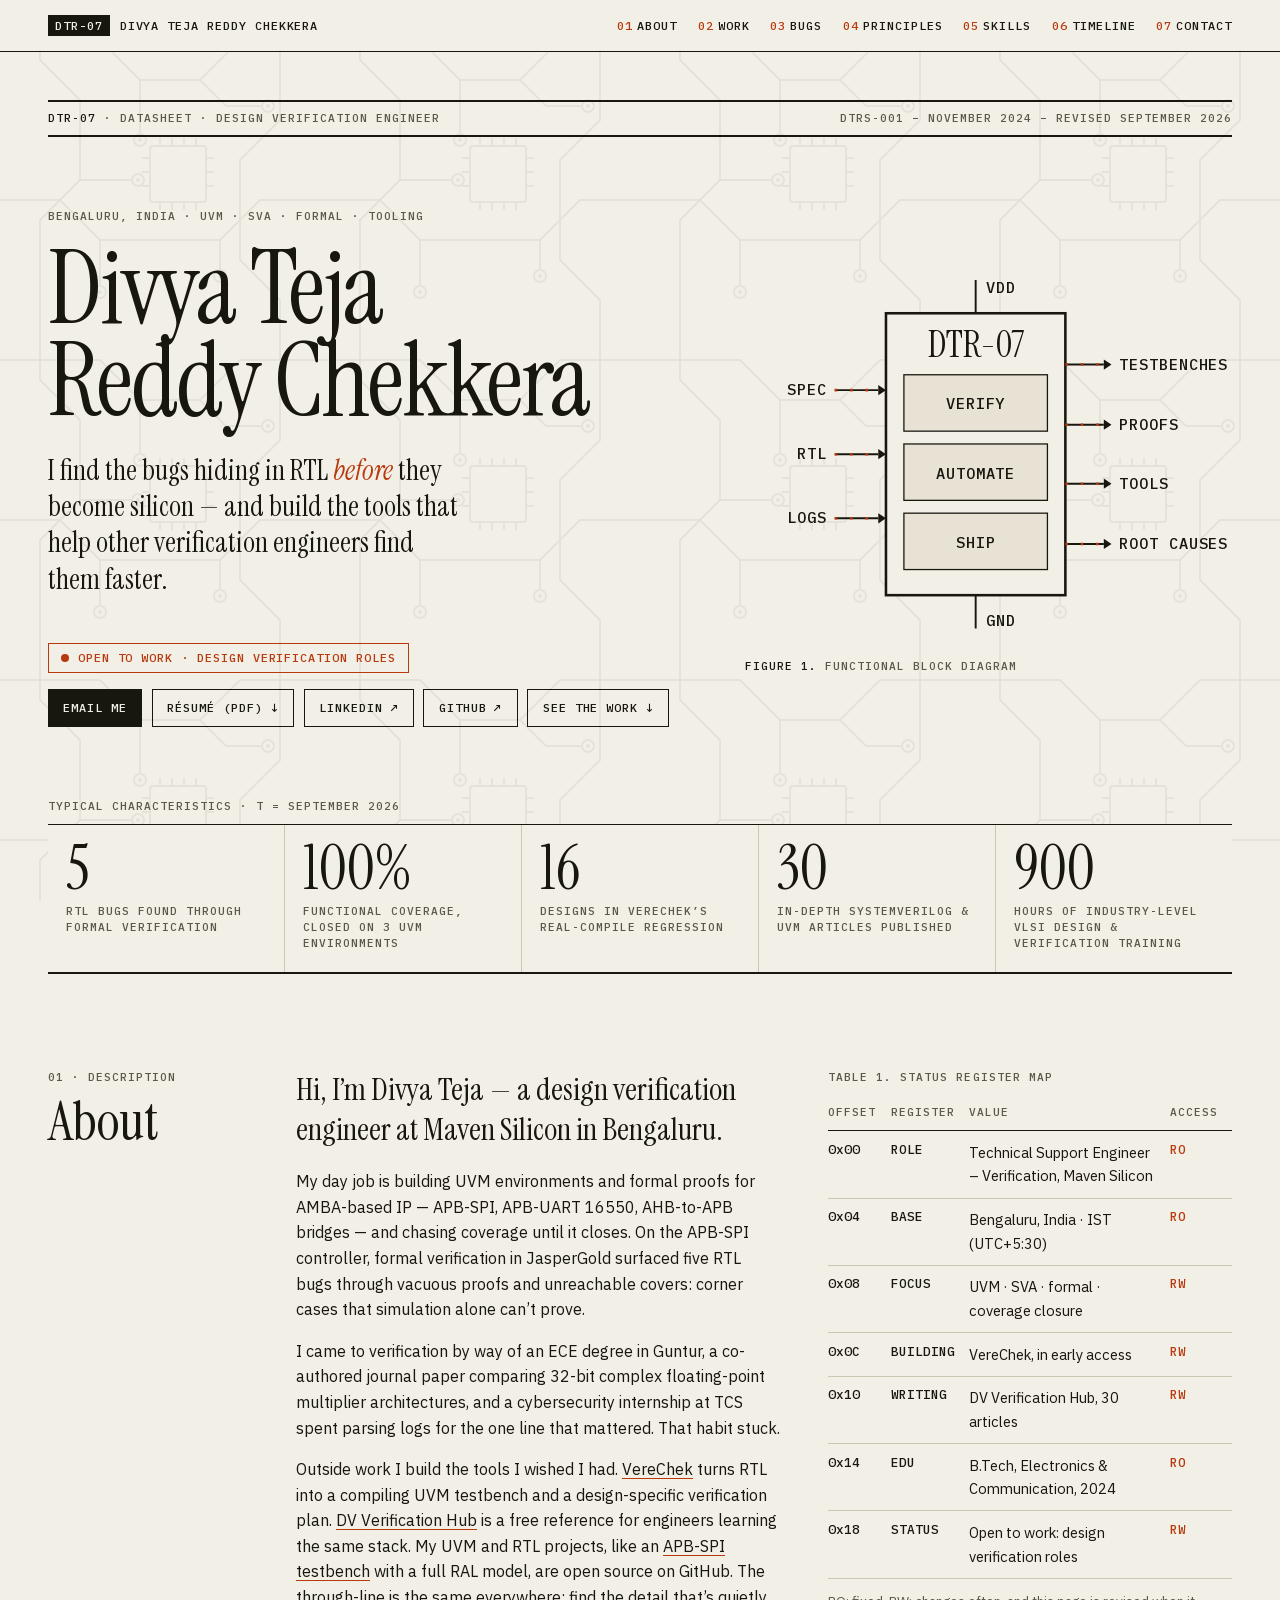
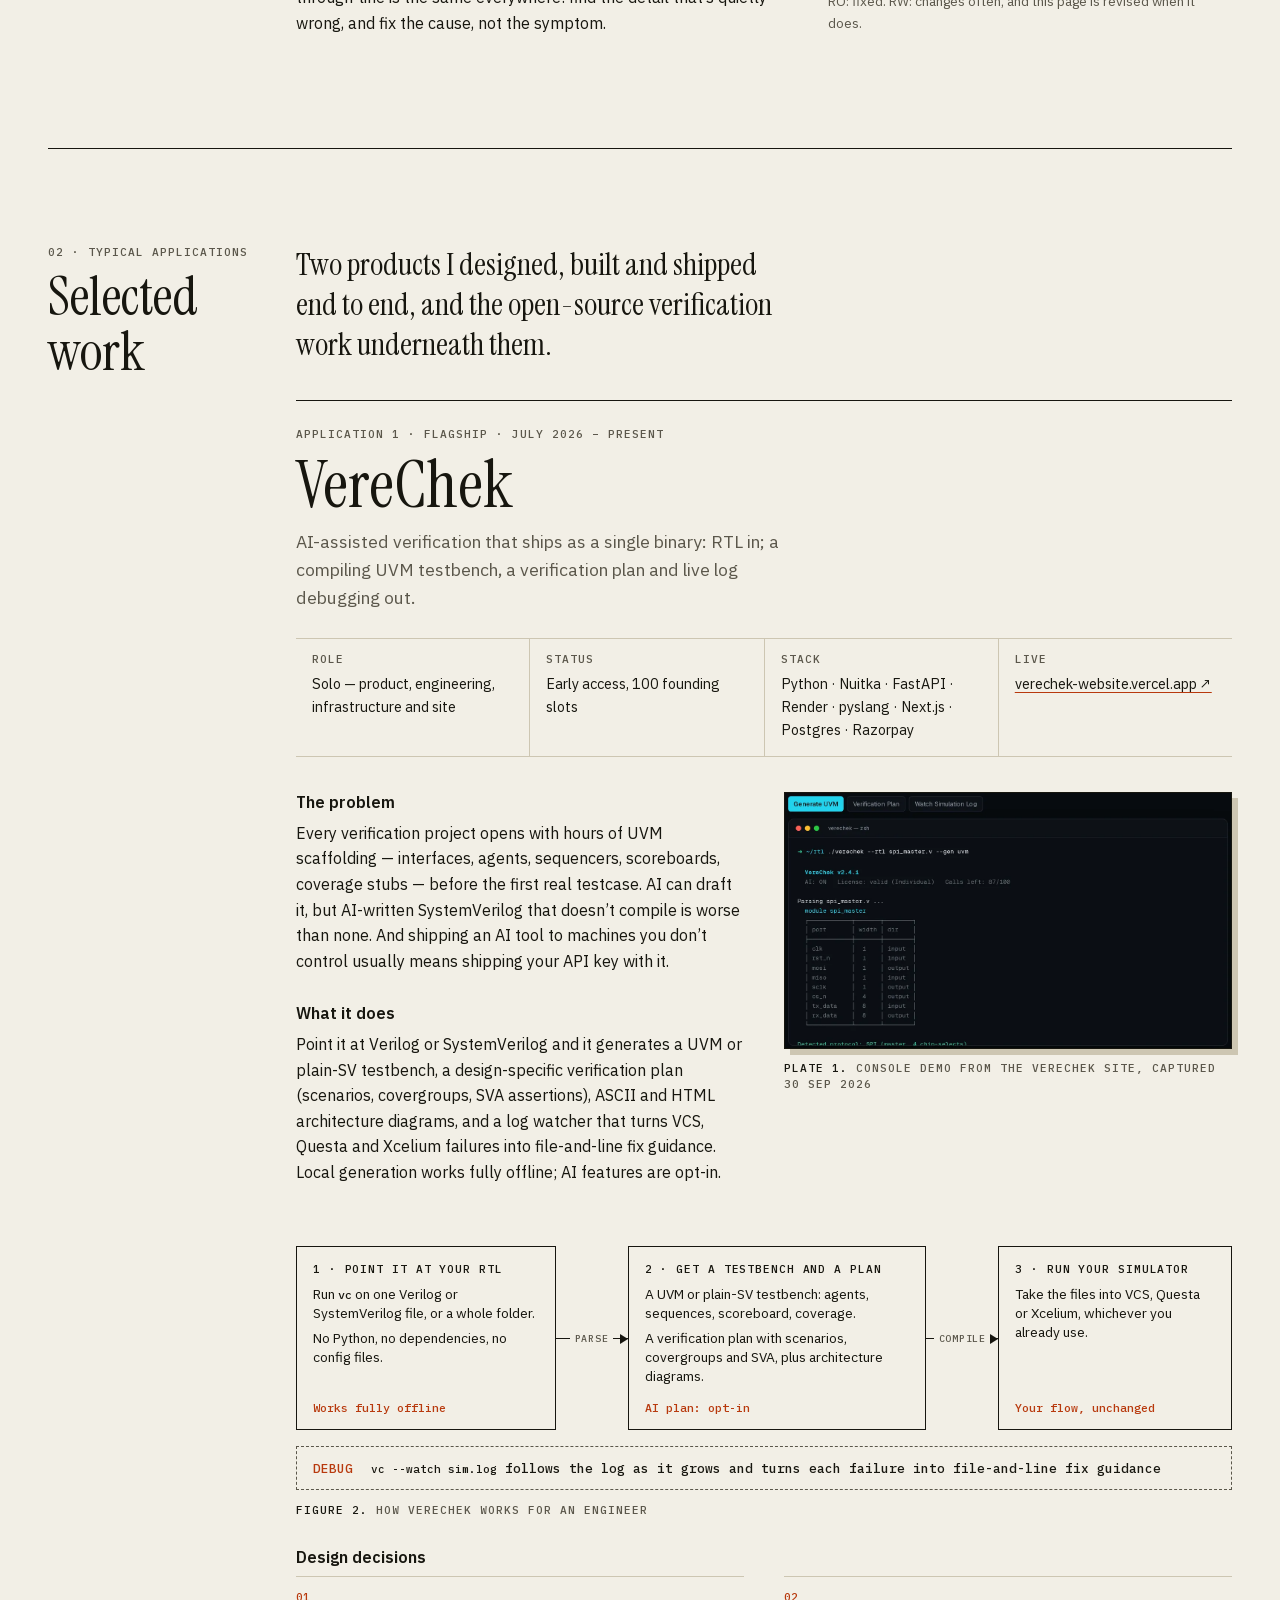
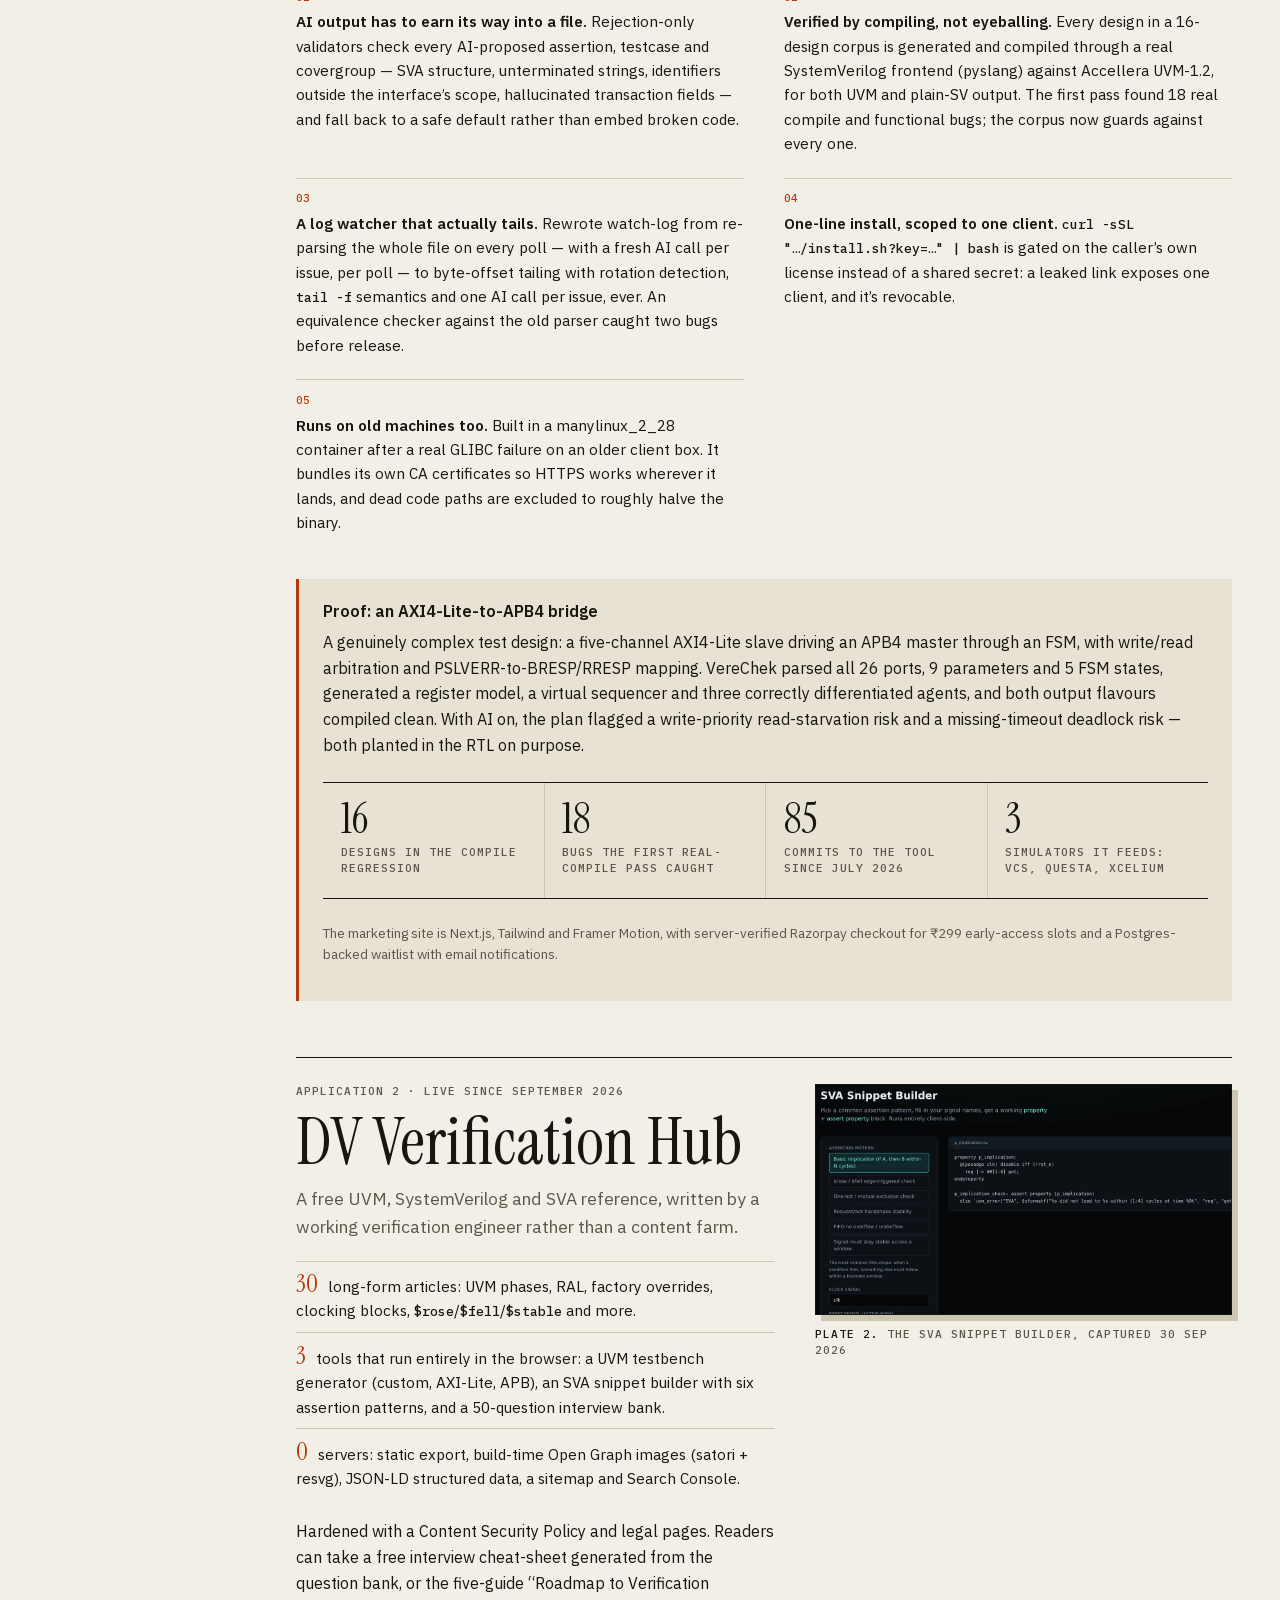
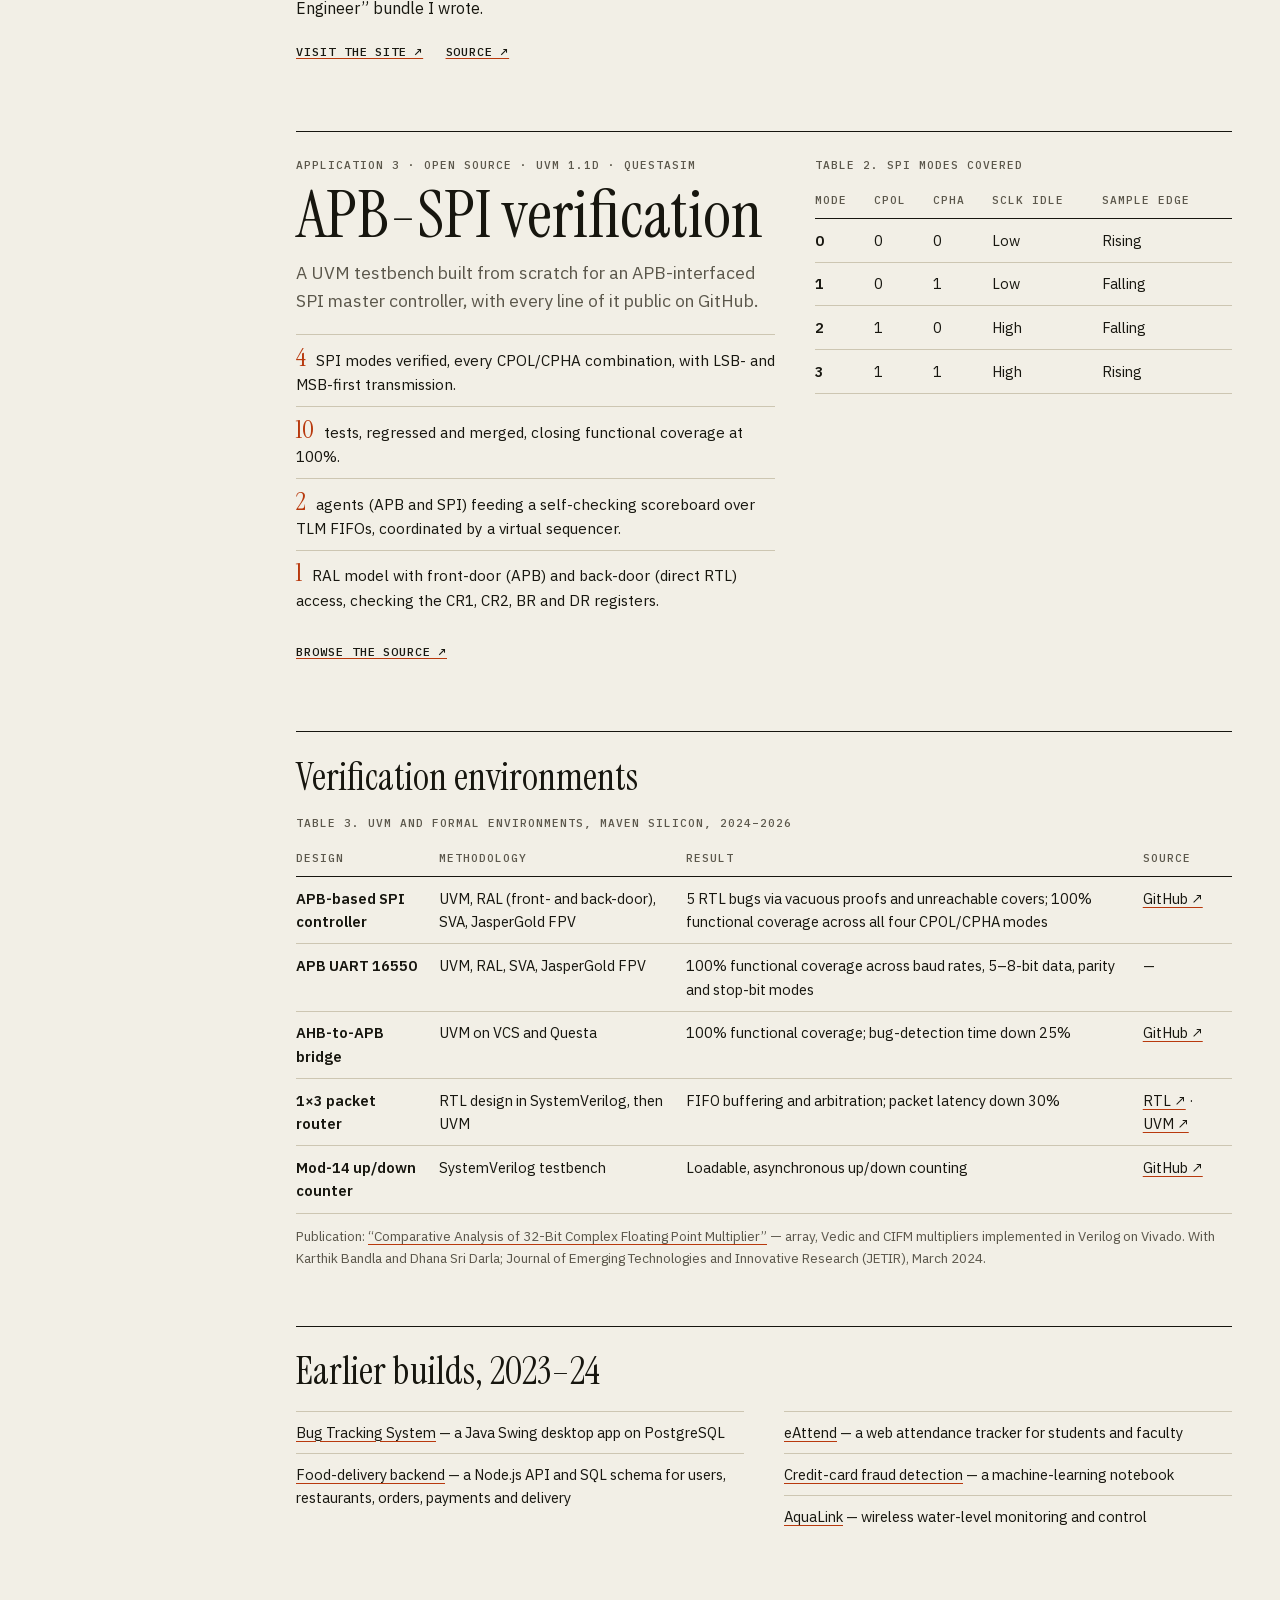
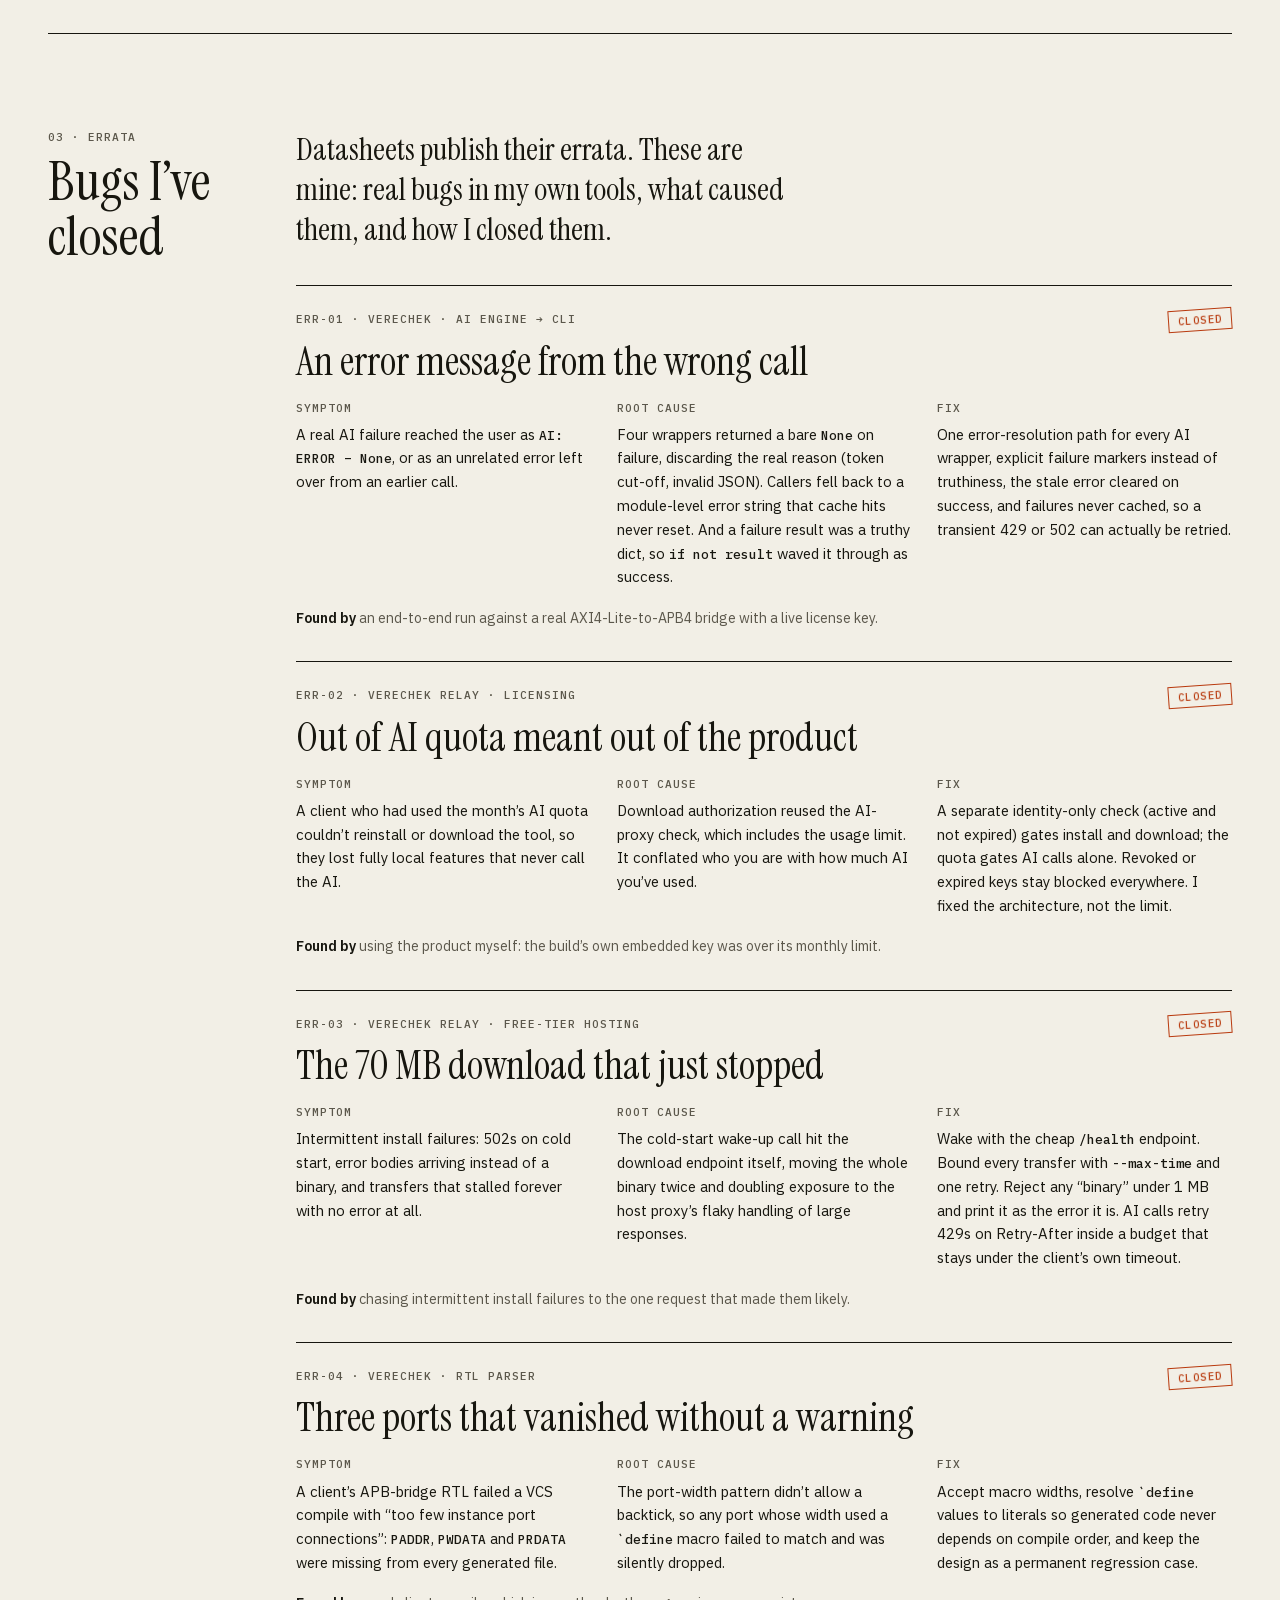
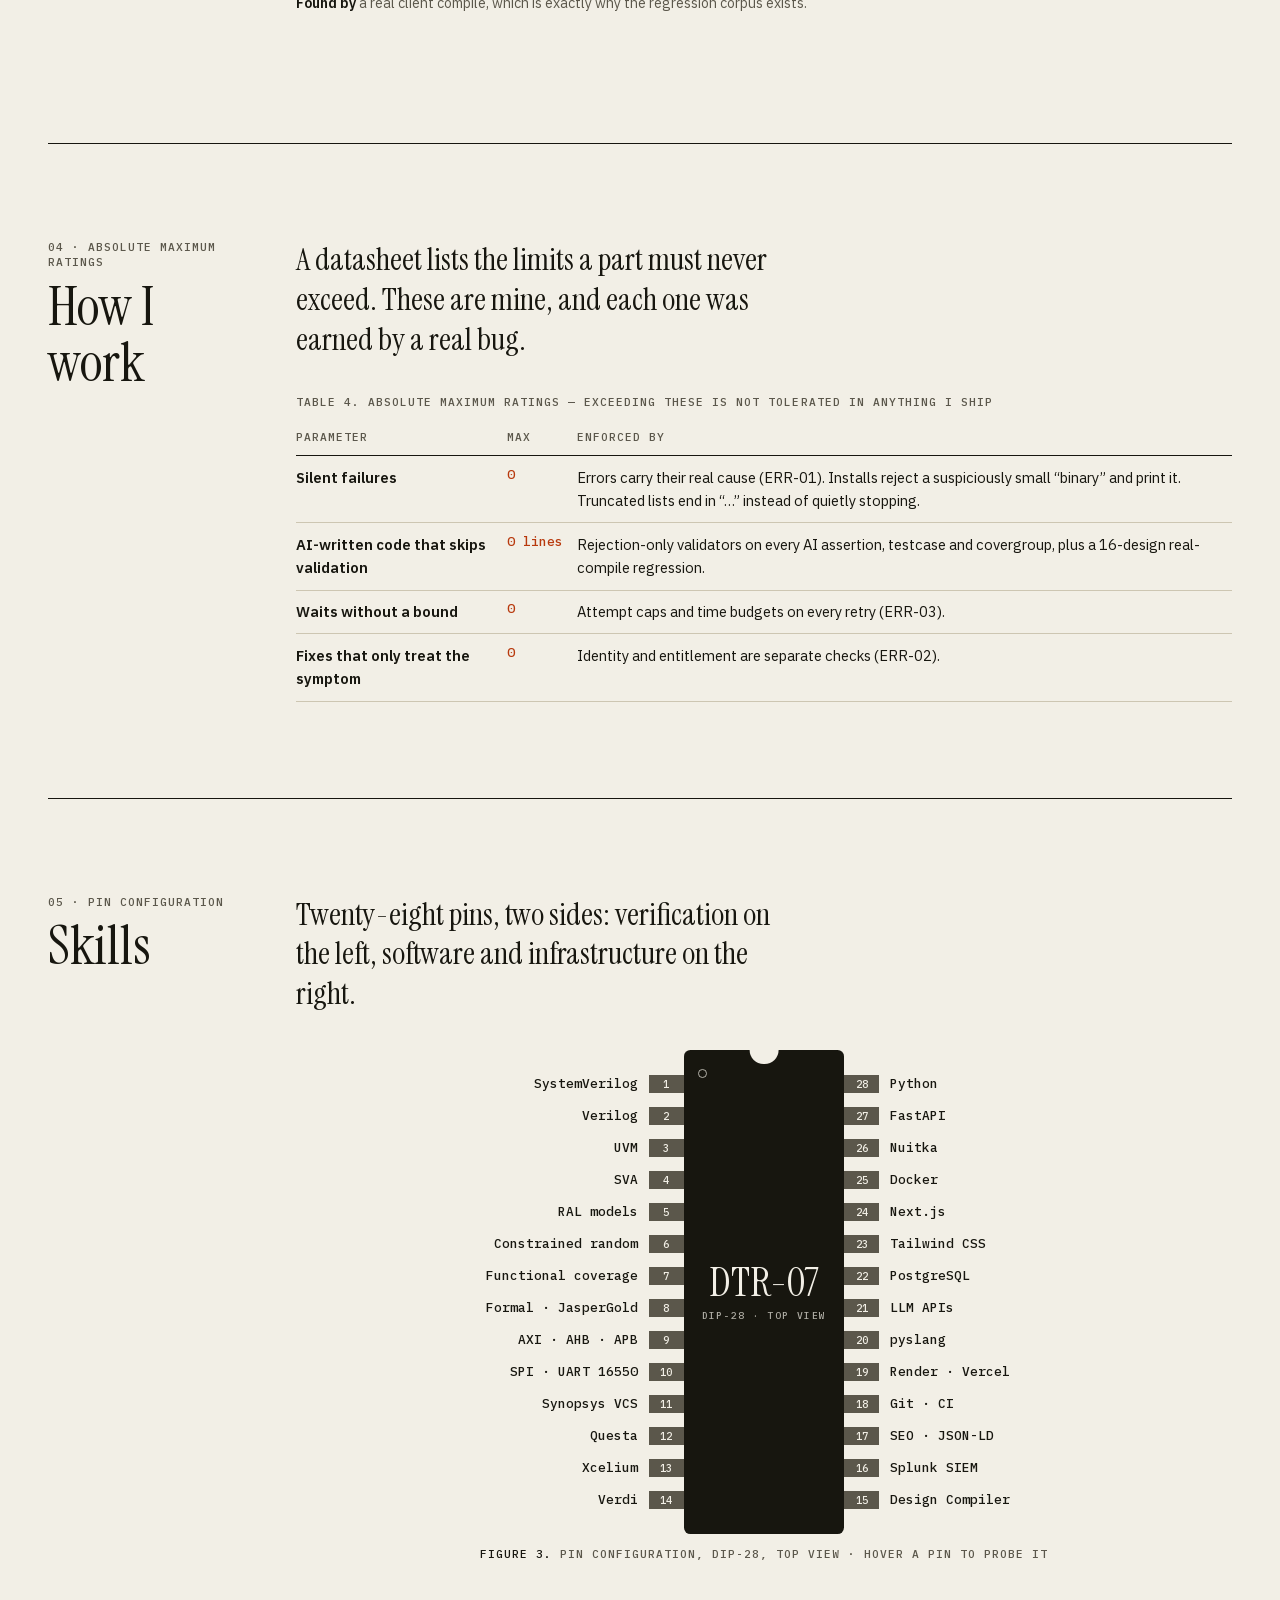
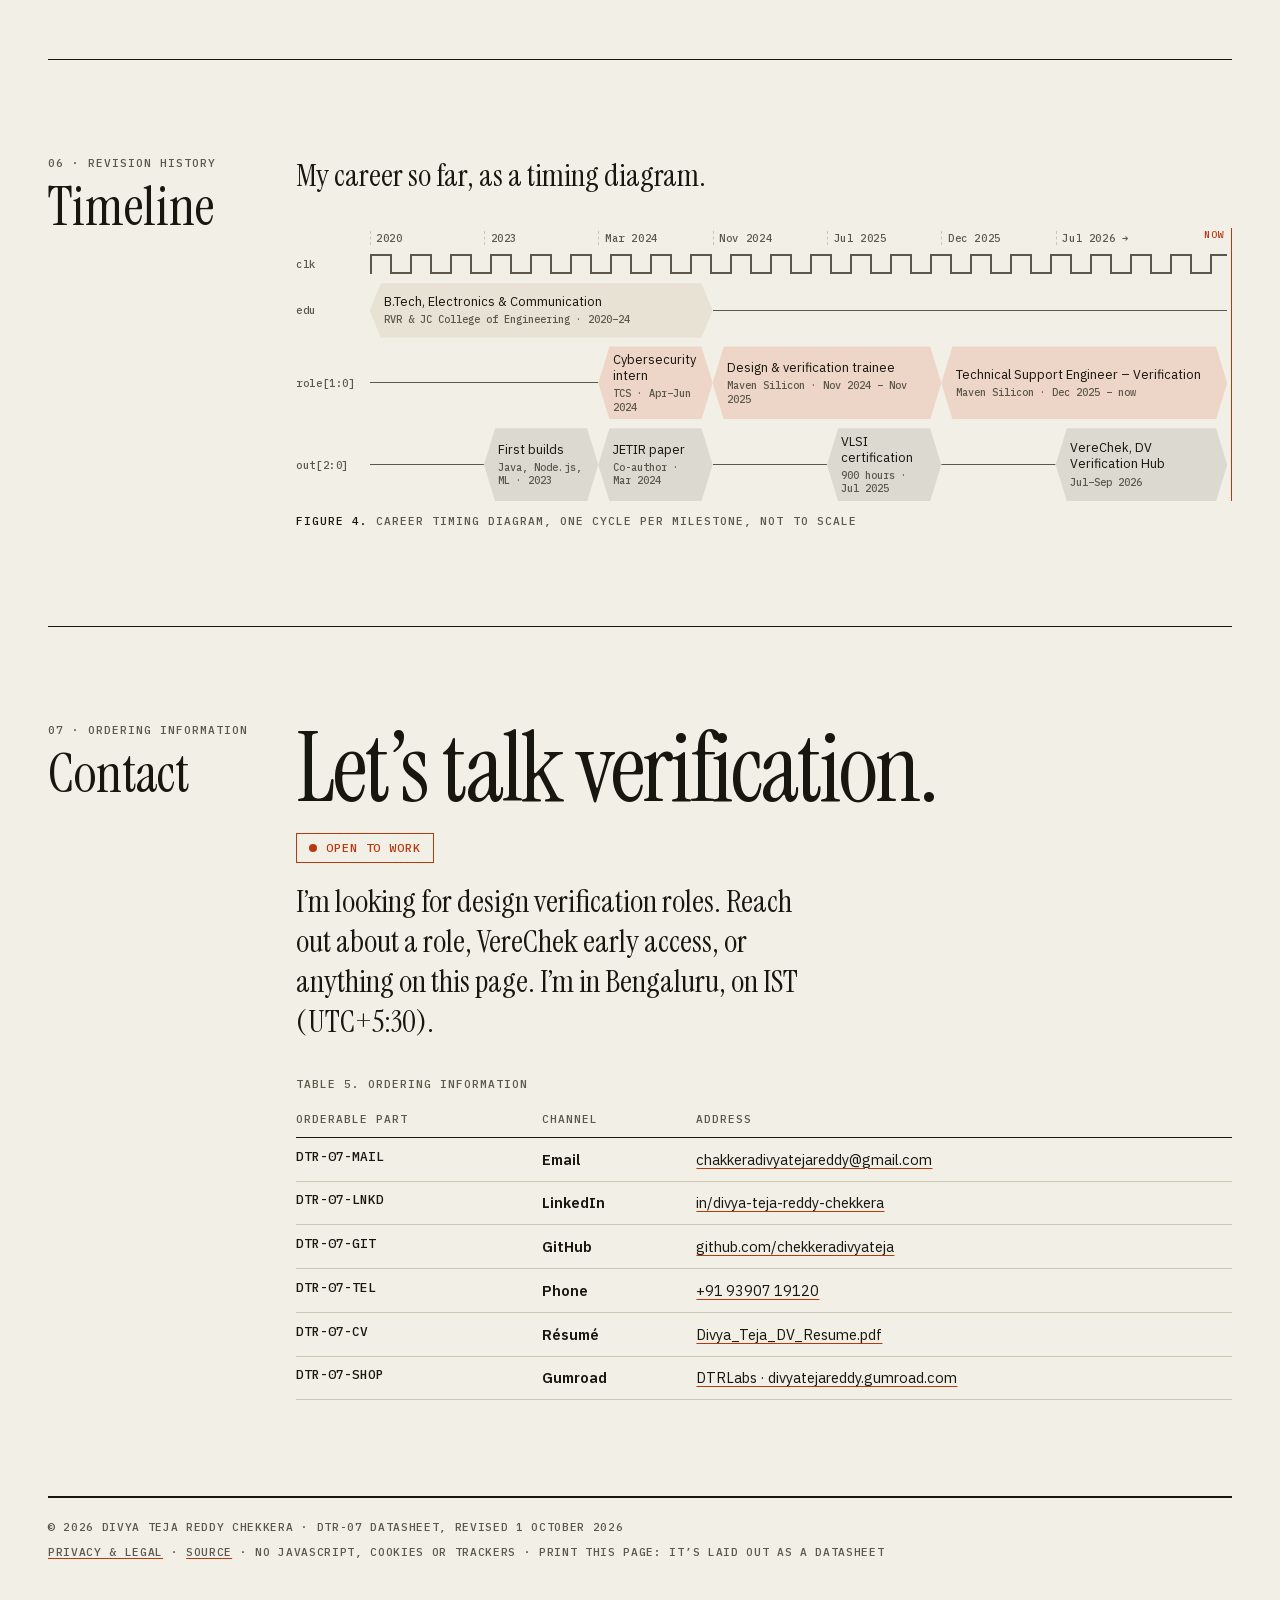
==== commit 1ee66ef9: "Rename part number to DTR-07 Co-Authored-By: Claude Opus 5.5 <noreply@anthropic.com>" ====
--- a/index.html
+++ b/index.html
@@ -1,6 +1,6 @@
 <!doctype html>
 <!--
-  DTR-01 · Divya Teja Reddy Chekkera
+  DTR-07 · Divya Teja Reddy Chekkera
   Hand-written HTML and one stylesheet. No JavaScript, no framework, no trackers.
   If you read page source for fun, we should talk: chakkeradivyatejareddy@gmail.com
 -->
@@ -24,12 +24,12 @@
 <meta property="og:type" content="profile">
 <meta property="og:site_name" content="Divya Teja Reddy Chekkera">
 <meta property="og:title" content="Divya Teja Reddy Chekkera — Design Verification Engineer">
-<meta property="og:description" content="UVM, SVA and formal by day; verification tools by night. The DTR-01 datasheet: projects, bugs closed, and how I work.">
+<meta property="og:description" content="UVM, SVA and formal by day; verification tools by night. The DTR-07 datasheet: projects, bugs closed, and how I work.">
 <meta property="og:url" content="https://divyatejareddy.vercel.app/">
 <meta property="og:image" content="https://divyatejareddy.vercel.app/og.png">
 <meta property="og:image:width" content="1200">
 <meta property="og:image:height" content="630">
-<meta property="og:image:alt" content="DTR-01 datasheet cover: Divya Teja Reddy Chekkera, design verification engineer, Bengaluru.">
+<meta property="og:image:alt" content="DTR-07 datasheet cover: Divya Teja Reddy Chekkera, design verification engineer, Bengaluru.">
 <meta name="twitter:card" content="summary_large_image">
 <script type="application/ld+json">
 {"@context":"https://schema.org","@type":"Person","name":"Divya Teja Reddy Chekkera","alternateName":"Divya Teja Chekkera","url":"https://divyatejareddy.vercel.app/","jobTitle":"Technical Support Engineer – Verification","worksFor":{"@type":"Organization","name":"Maven Silicon Softech Pvt. Ltd."},"alumniOf":{"@type":"CollegeOrUniversity","name":"R.V.R. & J.C. College of Engineering"},"address":{"@type":"PostalAddress","addressLocality":"Bengaluru","addressCountry":"IN"},"knowsAbout":["Design verification","SystemVerilog","UVM","SystemVerilog Assertions","Formal verification","Functional coverage","Python","FastAPI"],"sameAs":["https://www.linkedin.com/in/divya-teja-reddy-chekkera-b9a38623b","https://github.com/chekkeradivyateja","https://divyatejareddy.gumroad.com"]}
@@ -40,7 +40,7 @@
 
 <header class="bar">
   <div class="wrap">
-    <a class="brand" href="#top"><b>DTR-01</b>Divya Teja Reddy Chekkera</a>
+    <a class="brand" href="#top"><b>DTR-07</b>Divya Teja Reddy Chekkera</a>
     <nav aria-label="Sections">
       <ul>
         <li><a href="#about"><span>01</span>About</a></li>
@@ -58,7 +58,7 @@
 <main id="main">
 <header class="hero wrap" id="top">
   <div class="doc">
-    <p class="lbl"><b>DTR-01</b> · Datasheet · Design verification engineer</p>
+    <p class="lbl"><b>DTR-07</b> · Datasheet · Design verification engineer</p>
     <p class="lbl">DTRS-001 – November 2024 – Revised September 2026</p>
   </div>
   <div class="hero-grid">
@@ -77,11 +77,11 @@
     </div>
     <figure class="fbd">
       <svg viewBox="0 0 380 300" role="img" aria-labelledby="fbd-t">
-        <title id="fbd-t">Block diagram of DTR-01: a specification, RTL and simulation logs go in; UVM testbenches, formal proofs, shipped tools and root causes come out.</title>
+        <title id="fbd-t">Block diagram of DTR-07: a specification, RTL and simulation logs go in; UVM testbenches, formal proofs, shipped tools and root causes come out.</title>
         <path d="M180 14V40M180 260V286"/>
         <text x="188" y="24">VDD</text><text x="188" y="284">GND</text>
         <rect class="box" x="110" y="40" width="140" height="220"/>
-        <text class="t" x="180" y="74" text-anchor="middle">DTR-01</text>
+        <text class="t" x="180" y="74" text-anchor="middle">DTR-07</text>
         <rect class="sub" x="124" y="88" width="112" height="44"/><text x="180" y="115" text-anchor="middle">VERIFY</text>
         <rect class="sub" x="124" y="142" width="112" height="44"/><text x="180" y="169" text-anchor="middle">AUTOMATE</text>
         <rect class="sub" x="124" y="196" width="112" height="44"/><text x="180" y="223" text-anchor="middle">SHIP</text>
@@ -346,7 +346,7 @@
       <ul class="pins pl" aria-label="Verification skills, pins 1 to 14">
         <li><span>1</span>SystemVerilog</li><li><span>2</span>Verilog</li><li><span>3</span>UVM</li><li><span>4</span>SVA</li><li><span>5</span>RAL models</li><li><span>6</span>Constrained random</li><li><span>7</span>Functional coverage</li><li><span>8</span>Formal · JasperGold</li><li><span>9</span>AXI · AHB · APB</li><li><span>10</span>SPI · UART 16550</li><li><span>11</span>Synopsys VCS</li><li><span>12</span>Questa</li><li><span>13</span>Xcelium</li><li><span>14</span>Verdi</li>
       </ul>
-      <div class="pkg" aria-hidden="true"><b>DTR-01</b><small>DIP-28 · Top view</small></div>
+      <div class="pkg" aria-hidden="true"><b>DTR-07</b><small>DIP-28 · Top view</small></div>
       <ul class="pins pr" aria-label="Software and infrastructure skills, pins 28 to 15">
         <li><span>28</span>Python</li><li><span>27</span>FastAPI</li><li><span>26</span>Nuitka</li><li><span>25</span>Docker</li><li><span>24</span>Next.js</li><li><span>23</span>Tailwind CSS</li><li><span>22</span>PostgreSQL</li><li><span>21</span>LLM APIs</li><li><span>20</span>pyslang</li><li><span>19</span>Render · Vercel</li><li><span>18</span>Git · CI</li><li><span>17</span>SEO · JSON-LD</li><li><span>16</span>Splunk SIEM</li><li><span>15</span>Design Compiler</li>
       </ul>
@@ -401,12 +401,12 @@
       <caption>Table 5. Ordering information</caption>
       <thead><tr><th scope="col">Orderable part</th><th scope="col">Channel</th><th scope="col">Address</th></tr></thead>
       <tbody>
-        <tr><td>DTR-01-MAIL</td><th scope="row">Email</th><td><a href="mailto:chakkeradivyatejareddy@gmail.com">chakkeradivyatejareddy@gmail.com</a></td></tr>
-        <tr><td>DTR-01-LNKD</td><th scope="row">LinkedIn</th><td><a href="https://www.linkedin.com/in/divya-teja-reddy-chekkera-b9a38623b">in/divya-teja-reddy-chekkera</a></td></tr>
-        <tr><td>DTR-01-GIT</td><th scope="row">GitHub</th><td><a href="https://github.com/chekkeradivyateja">github.com/chekkeradivyateja</a></td></tr>
-        <tr><td>DTR-01-TEL</td><th scope="row">Phone</th><td><a href="tel:+919390719120">+91&nbsp;93907&nbsp;19120</a></td></tr>
-        <tr><td>DTR-01-CV</td><th scope="row">Résumé</th><td><a href="/resume.pdf">Divya_Teja_DV_Resume.pdf</a></td></tr>
-        <tr><td>DTR-01-SHOP</td><th scope="row">Gumroad</th><td><a href="https://divyatejareddy.gumroad.com">DTRLabs · divyatejareddy.gumroad.com</a></td></tr>
+        <tr><td>DTR-07-MAIL</td><th scope="row">Email</th><td><a href="mailto:chakkeradivyatejareddy@gmail.com">chakkeradivyatejareddy@gmail.com</a></td></tr>
+        <tr><td>DTR-07-LNKD</td><th scope="row">LinkedIn</th><td><a href="https://www.linkedin.com/in/divya-teja-reddy-chekkera-b9a38623b">in/divya-teja-reddy-chekkera</a></td></tr>
+        <tr><td>DTR-07-GIT</td><th scope="row">GitHub</th><td><a href="https://github.com/chekkeradivyateja">github.com/chekkeradivyateja</a></td></tr>
+        <tr><td>DTR-07-TEL</td><th scope="row">Phone</th><td><a href="tel:+919390719120">+91&nbsp;93907&nbsp;19120</a></td></tr>
+        <tr><td>DTR-07-CV</td><th scope="row">Résumé</th><td><a href="/resume.pdf">Divya_Teja_DV_Resume.pdf</a></td></tr>
+        <tr><td>DTR-07-SHOP</td><th scope="row">Gumroad</th><td><a href="https://divyatejareddy.gumroad.com">DTRLabs · divyatejareddy.gumroad.com</a></td></tr>
       </tbody>
     </table>
   </div>
@@ -414,7 +414,7 @@
 </main>
 
 <footer class="foot wrap">
-  <p>© 2026 Divya Teja Reddy Chekkera · DTR-01 datasheet, revised 1 October 2026</p>
+  <p>© 2026 Divya Teja Reddy Chekkera · DTR-07 datasheet, revised 1 October 2026</p>
   <p><a href="/privacy">Privacy &amp; legal</a> · <a href="https://github.com/chekkeradivyateja/dtr-01-portfolio">Source</a> · No JavaScript, cookies or trackers<span class="noprint"> · Print this page: it’s laid out as a datasheet</span></p>
 </footer>
 </body>
--- a/site.css
+++ b/site.css
@@ -1,4 +1,4 @@
-/* DTR-01 — one stylesheet, no build step, no JavaScript. */
+/* DTR-07 — one stylesheet, no build step, no JavaScript. */
 @font-face { font-family: "Instrument Serif"; src: url(/fonts/serif-400.woff2) format("woff2"); font-display: swap; }
 @font-face { font-family: "Instrument Serif"; font-style: italic; src: url(/fonts/serif-400i.woff2) format("woff2"); font-display: swap; }
 @font-face { font-family: "DTR Sans"; font-weight: 400 600; src: url(/fonts/sans-var.woff2) format("woff2"); font-display: swap; }
@@ -234,7 +234,7 @@
 /* Print: the page becomes an actual datasheet */
 @media print {
   @page { size: A4; margin: 12mm 12mm 14mm;
-    @bottom-left { content: "DTR-01 · Divya Teja Reddy Chekkera · Datasheet"; font: 7.5pt "DTR Mono", monospace; color: #555; }
+    @bottom-left { content: "DTR-07 · Divya Teja Reddy Chekkera · Datasheet"; font: 7.5pt "DTR Mono", monospace; color: #555; }
     @bottom-right { content: counter(page) " / " counter(pages); font: 7.5pt "DTR Mono", monospace; color: #555; } }
   :root { --paper: #fff; --paper-2: #f1f0ec; --ink: #111; --ink-2: #444; --rule: #bbb; --accent: #b8390d; }
   html { print-color-adjust: exact; -webkit-print-color-adjust: exact; }
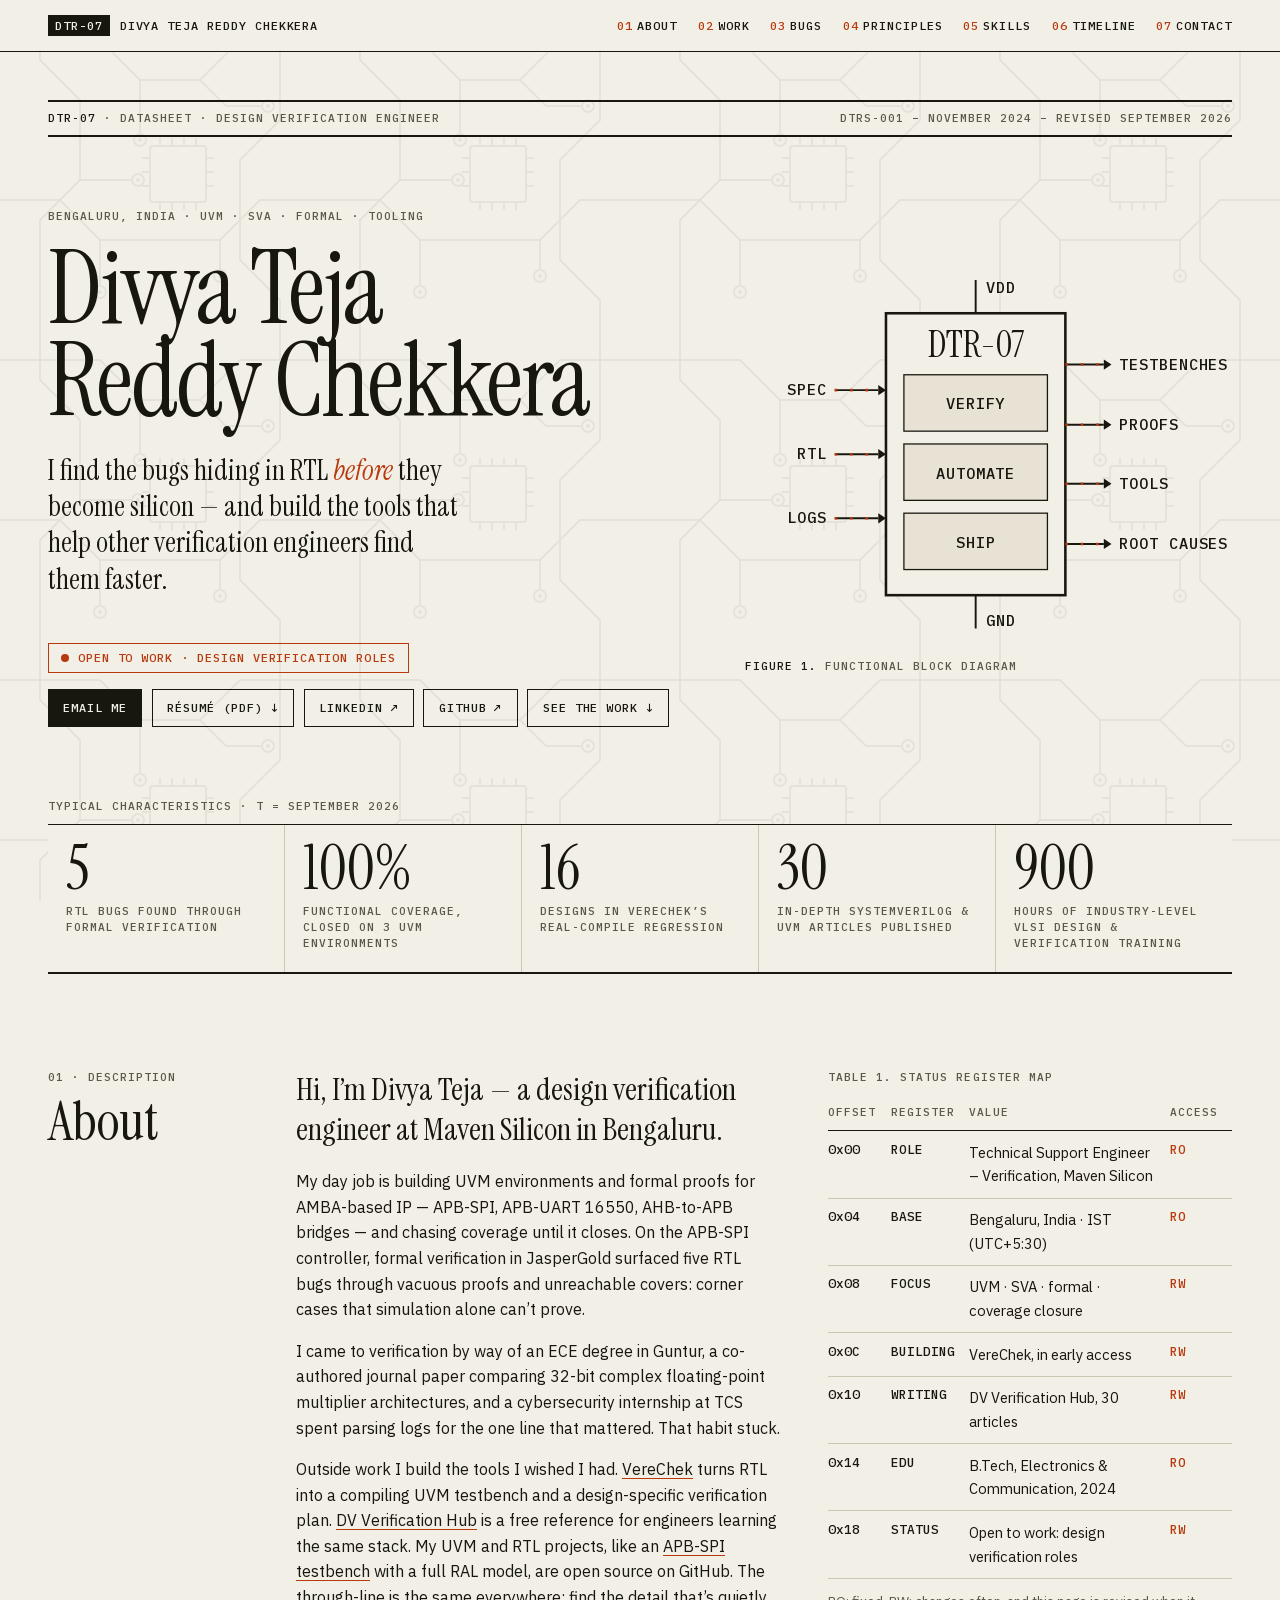
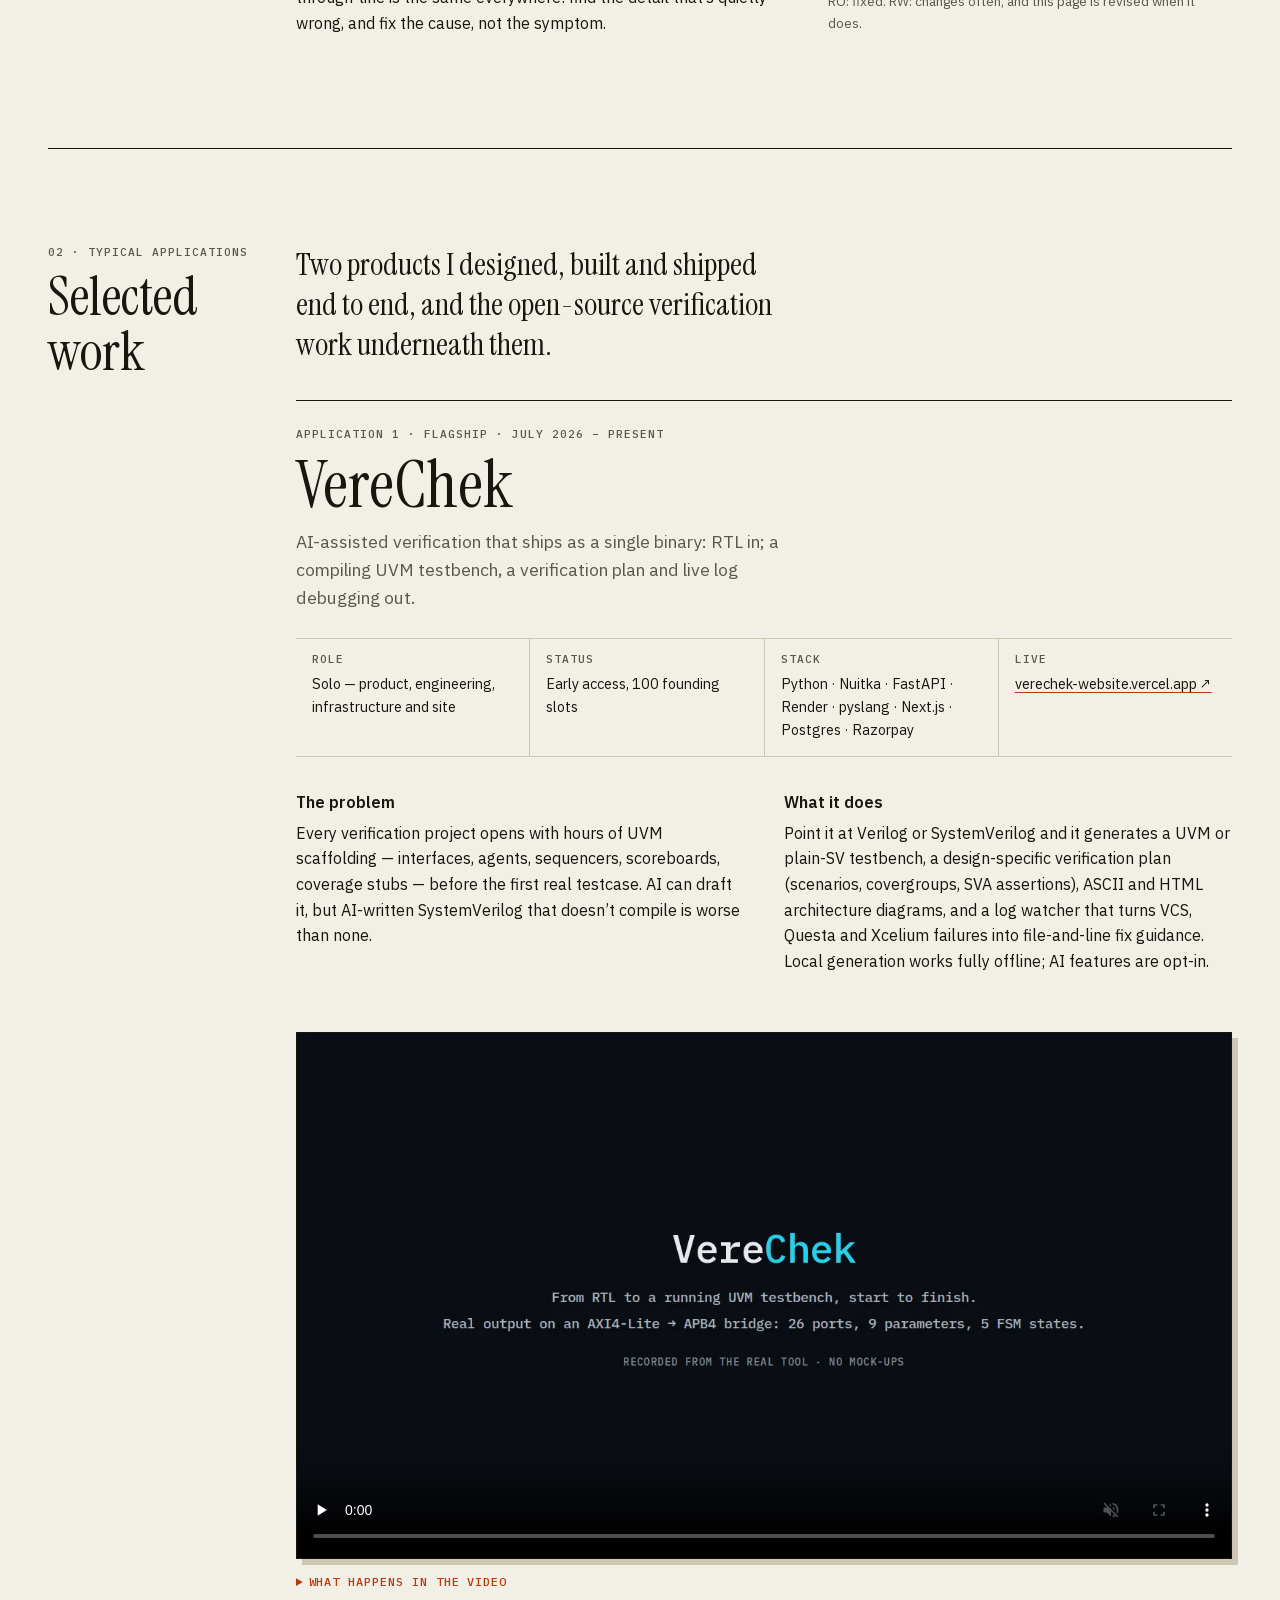
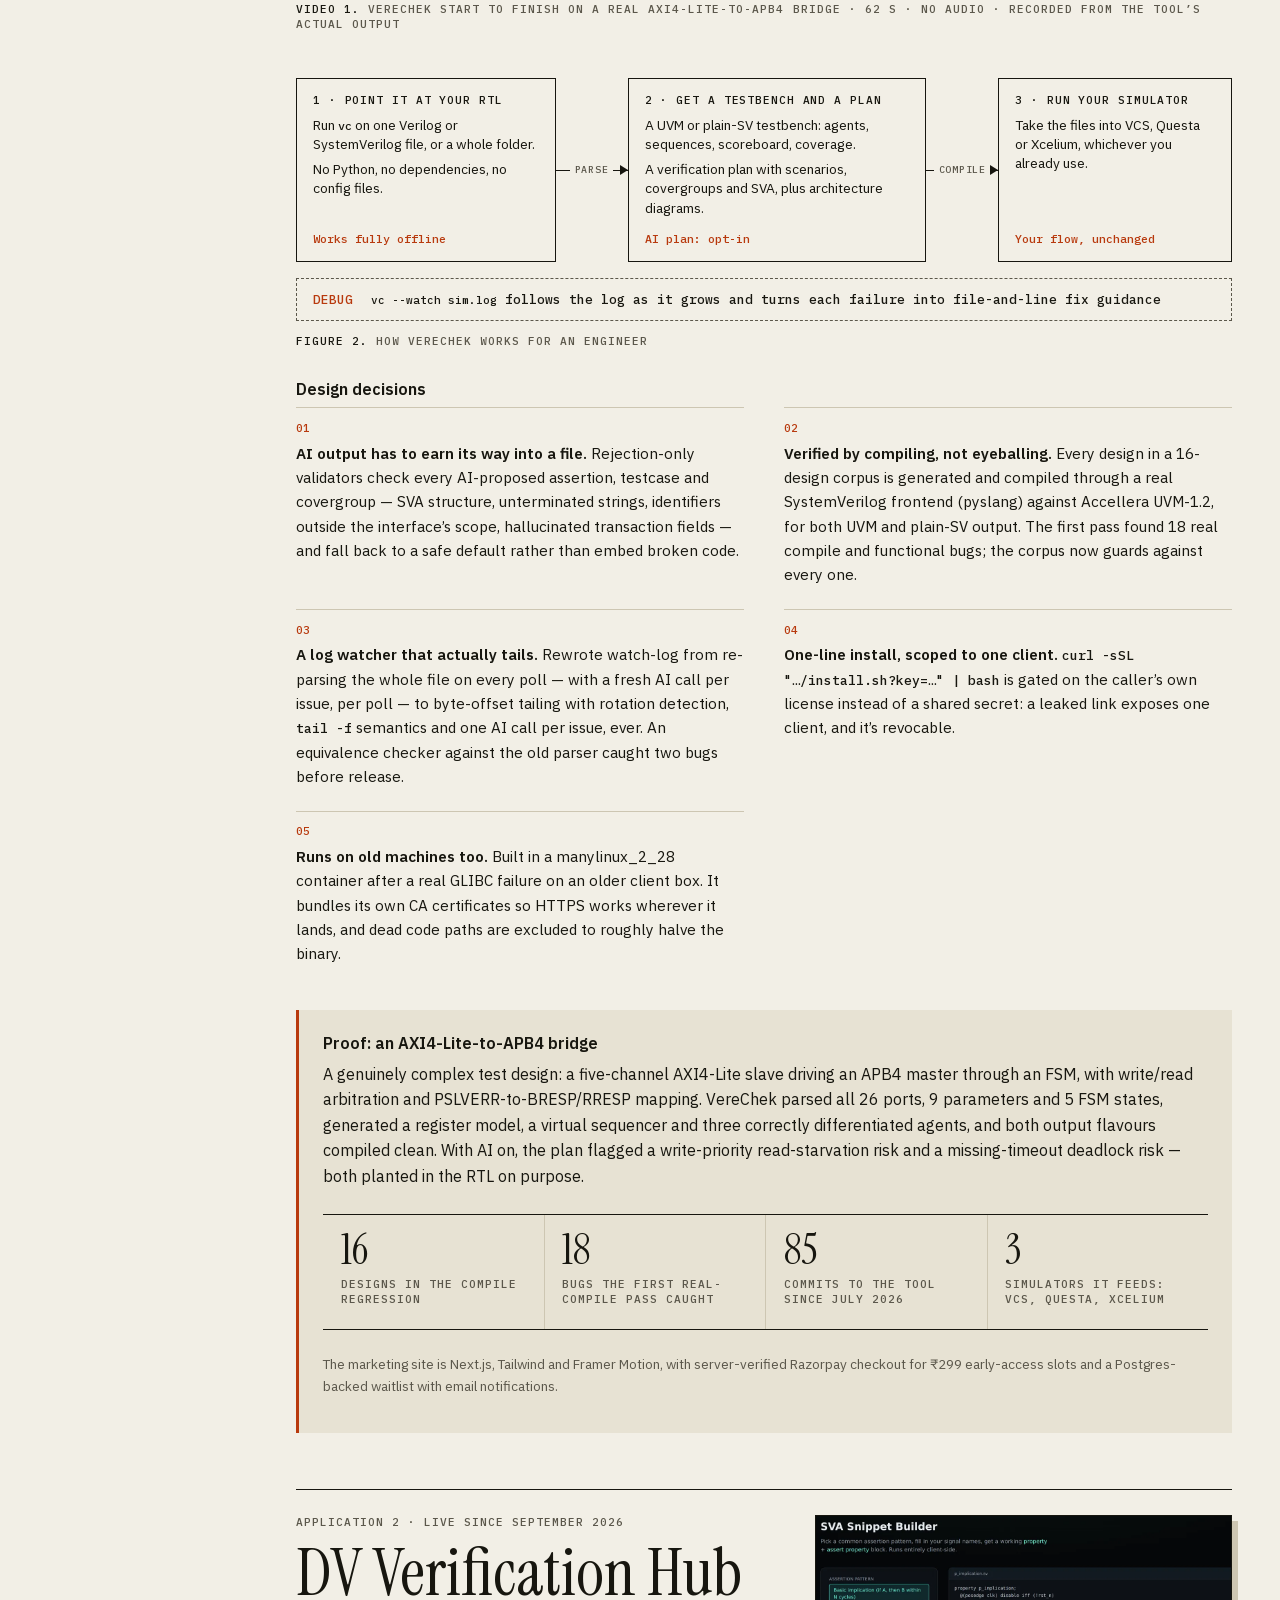
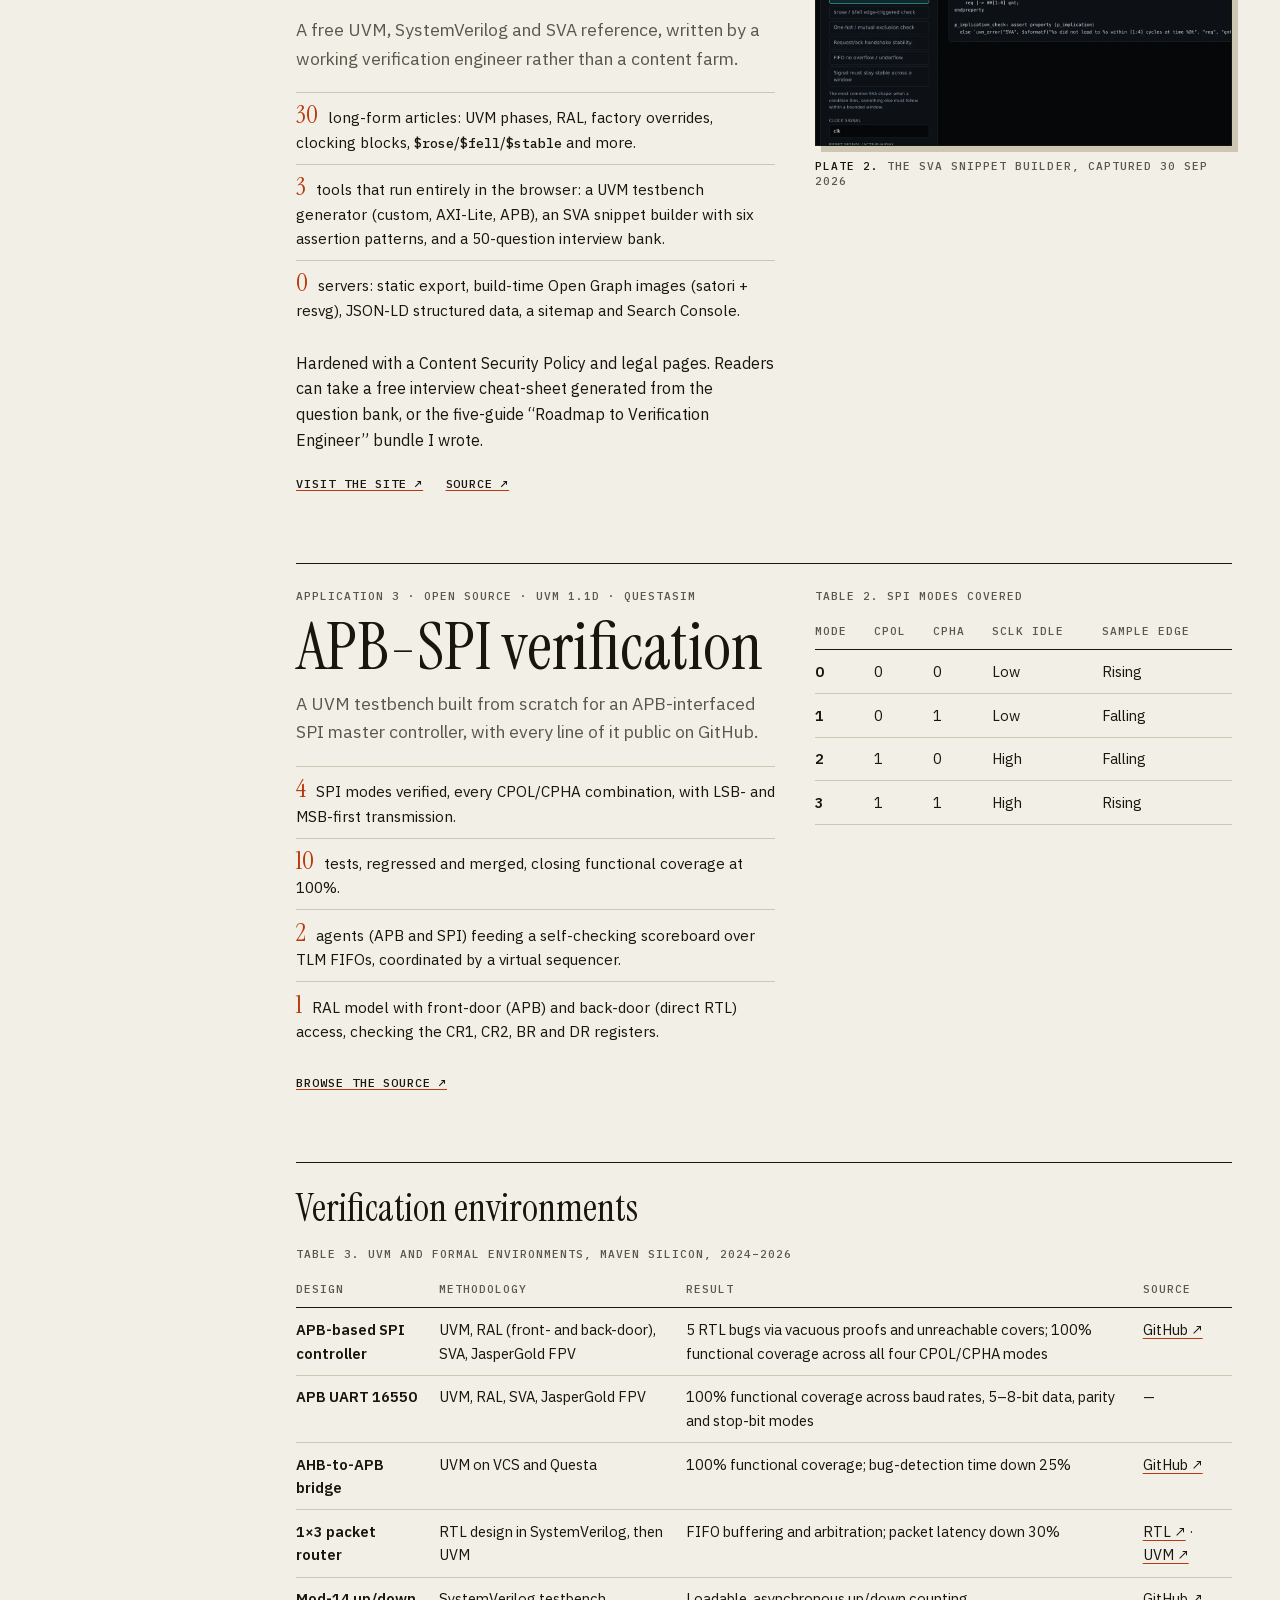
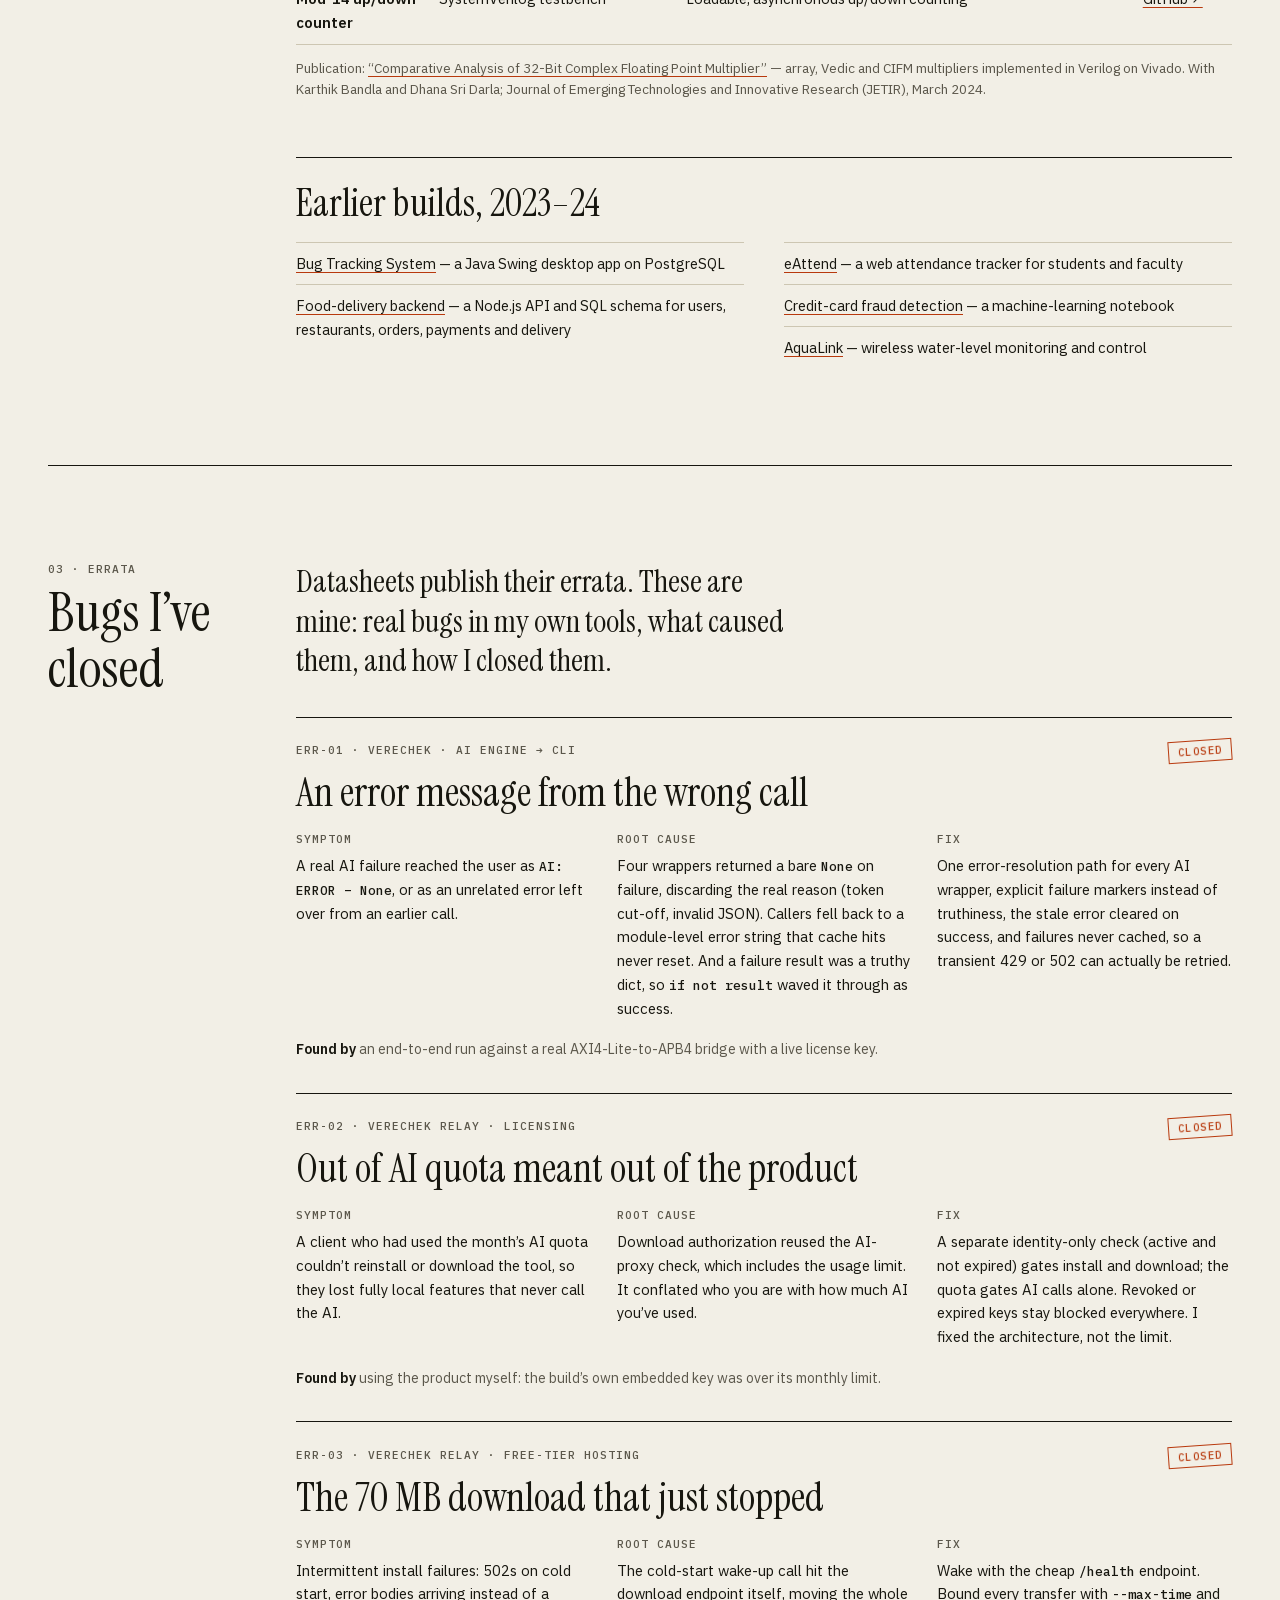
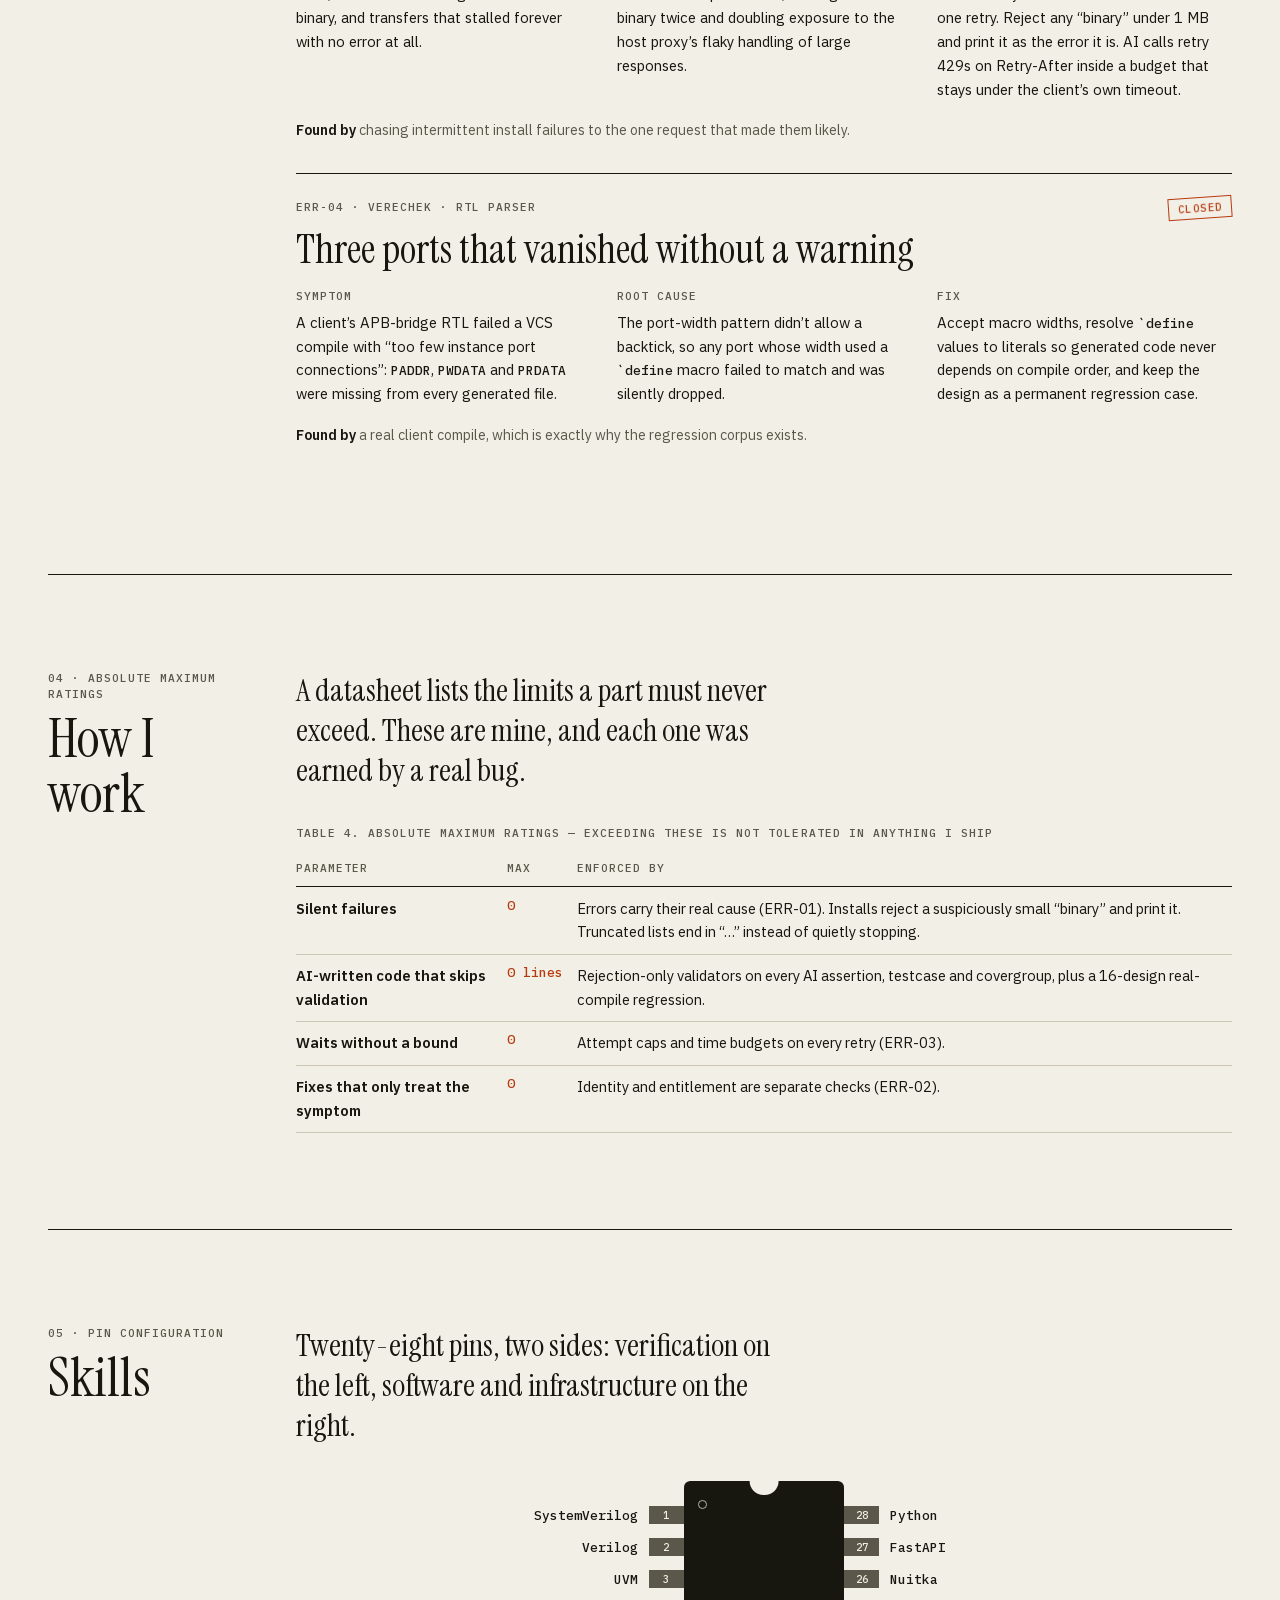
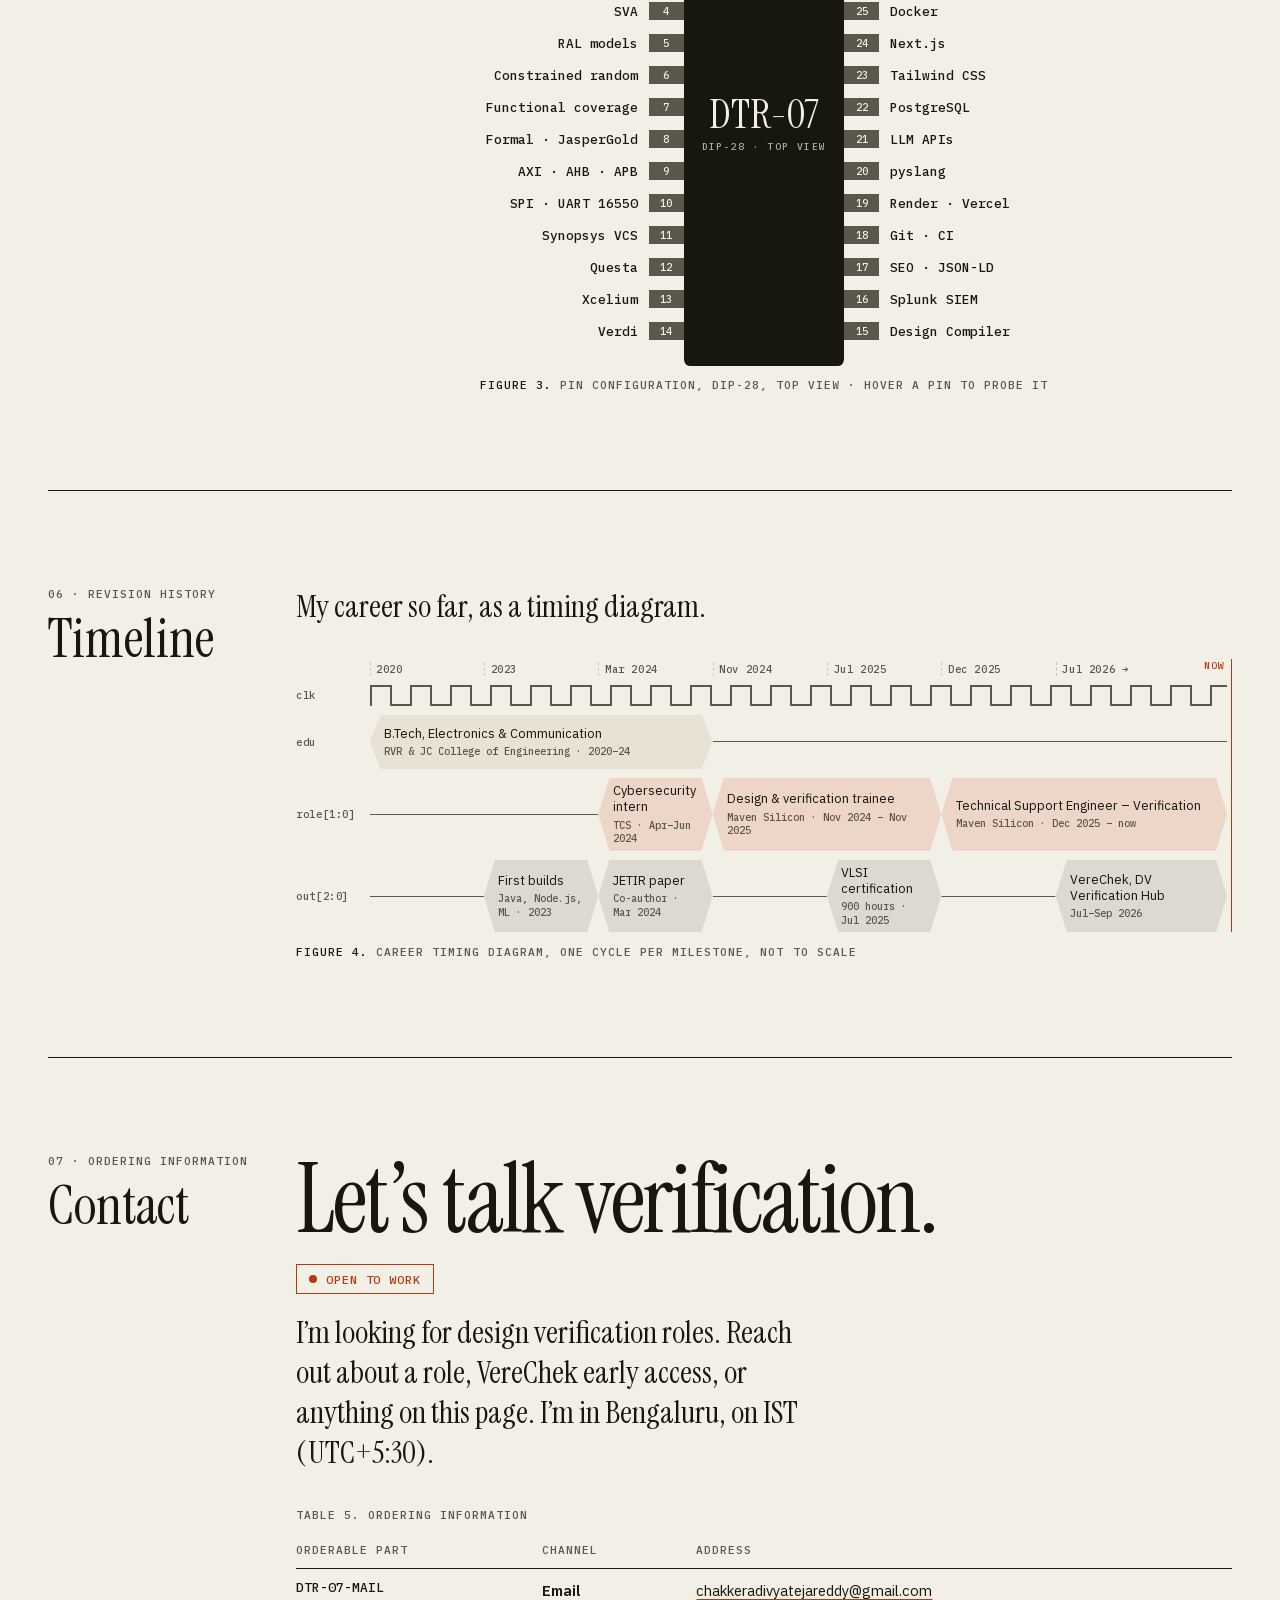
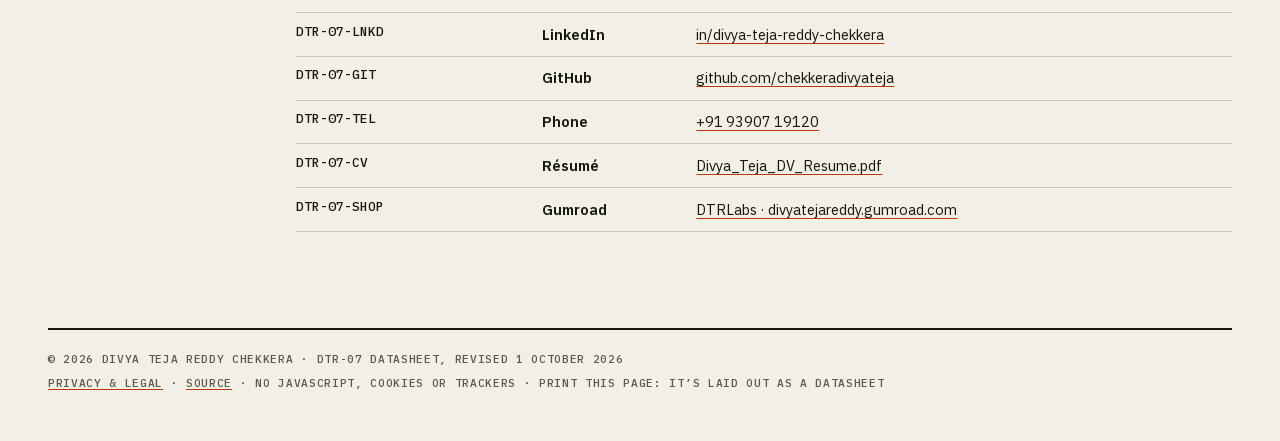
==== commit 627a9379: "Add VereChek demo video (real tool output) with VideoObject structured data Co-Authored-By: Claude O" ====
--- a/index.html
+++ b/index.html
@@ -11,6 +11,7 @@
 <title>Divya Teja Reddy Chekkera — Design Verification Engineer</title>
 <meta name="description" content="Design verification engineer in Bengaluru (UVM, SVA, formal, coverage closure) who also designs and ships verification tools: VereChek and DV Verification Hub.">
 <link rel="canonical" href="https://divyatejareddy.vercel.app/">
+<meta name="author" content="Divya Teja Reddy Chekkera">
 <meta name="color-scheme" content="light dark">
 <meta name="theme-color" content="#f2efe6" media="(prefers-color-scheme: light)">
 <meta name="theme-color" content="#121110" media="(prefers-color-scheme: dark)">
@@ -26,13 +27,16 @@
 <meta property="og:title" content="Divya Teja Reddy Chekkera — Design Verification Engineer">
 <meta property="og:description" content="UVM, SVA and formal by day; verification tools by night. The DTR-07 datasheet: projects, bugs closed, and how I work.">
 <meta property="og:url" content="https://divyatejareddy.vercel.app/">
-<meta property="og:image" content="https://divyatejareddy.vercel.app/og.png">
+<meta property="og:image" content="https://divyatejareddy.vercel.app/og.png?v=7">
 <meta property="og:image:width" content="1200">
 <meta property="og:image:height" content="630">
 <meta property="og:image:alt" content="DTR-07 datasheet cover: Divya Teja Reddy Chekkera, design verification engineer, Bengaluru.">
 <meta name="twitter:card" content="summary_large_image">
 <script type="application/ld+json">
 {"@context":"https://schema.org","@type":"Person","name":"Divya Teja Reddy Chekkera","alternateName":"Divya Teja Chekkera","url":"https://divyatejareddy.vercel.app/","jobTitle":"Technical Support Engineer – Verification","worksFor":{"@type":"Organization","name":"Maven Silicon Softech Pvt. Ltd."},"alumniOf":{"@type":"CollegeOrUniversity","name":"R.V.R. & J.C. College of Engineering"},"address":{"@type":"PostalAddress","addressLocality":"Bengaluru","addressCountry":"IN"},"knowsAbout":["Design verification","SystemVerilog","UVM","SystemVerilog Assertions","Formal verification","Functional coverage","Python","FastAPI"],"sameAs":["https://www.linkedin.com/in/divya-teja-reddy-chekkera-b9a38623b","https://github.com/chekkeradivyateja","https://divyatejareddy.gumroad.com"]}
+</script>
+<script type="application/ld+json">
+{"@context":"https://schema.org","@type":"VideoObject","name":"VereChek demo: from RTL to a running UVM testbench","description":"VereChek, an AI-assisted verification tool by Divya Teja Reddy Chekkera, run start to finish on an AXI4-Lite-to-APB4 bridge: RTL parsing, a 38-file UVM testbench, architecture and verification-plan reports, and live simulation-log debugging.","thumbnailUrl":"https://divyatejareddy.vercel.app/media/verechek-demo-poster.webp","uploadDate":"2026-10-02","duration":"PT1M2S","contentUrl":"https://divyatejareddy.vercel.app/media/verechek-demo.mp4","embedUrl":"https://divyatejareddy.vercel.app/#demo"}
 </script>
 </head>
 <body>
@@ -150,15 +154,31 @@
       <div class="cols">
         <div class="prose">
           <h4>The problem</h4>
-          <p>Every verification project opens with hours of UVM scaffolding — interfaces, agents, sequencers, scoreboards, coverage stubs — before the first real testcase. AI can draft it, but AI-written SystemVerilog that doesn’t compile is worse than none. And shipping an AI tool to machines you don’t control usually means shipping your API key with it.</p>
+          <p>Every verification project opens with hours of UVM scaffolding — interfaces, agents, sequencers, scoreboards, coverage stubs — before the first real testcase. AI can draft it, but AI-written SystemVerilog that doesn’t compile is worse than none.</p>
+        </div>
+        <div class="prose">
           <h4>What it does</h4>
           <p>Point it at Verilog or SystemVerilog and it generates a UVM or plain-SV testbench, a design-specific verification plan (scenarios, covergroups, SVA assertions), ASCII and HTML architecture diagrams, and a log watcher that turns VCS, Questa and Xcelium failures into file-and-line fix guidance. Local generation works fully offline; AI features are opt-in.</p>
         </div>
-        <figure class="plate">
-          <img src="/img/verechek-console.webp" width="1200" height="685" loading="lazy" decoding="async" alt="VereChek console demo: the command verechek --rtl spi_master.v --gen uvm prints a port table for module spi_master and detects an SPI master with four chip selects.">
-          <figcaption><b>Plate 1.</b> Console demo from the VereChek site, captured 30 Sep 2026</figcaption>
-        </figure>
       </div>
+
+      <figure class="plate demo" id="demo">
+        <video controls muted playsinline preload="none" width="1280" height="720" poster="/media/verechek-demo-poster.webp" aria-describedby="demo-tx">
+          <source src="/media/verechek-demo.webm" type="video/webm">
+          <source src="/media/verechek-demo.mp4" type="video/mp4">
+          <a href="/media/verechek-demo.mp4">Download the VereChek demo video (MP4, 3 MB)</a>
+        </video>
+        <details class="tx" id="demo-tx">
+          <summary>What happens in the video</summary>
+          <ol>
+            <li><b>Point it at your RTL.</b> <code>vc --rtl axi4lite_apb4_bridge.v</code> detects an AXI-to-APB bridge protocol and lists all 26 ports, 9 parameters and 5 FSM states.</li>
+            <li><b>One command for everything.</b> <code>--all-uvm</code> writes a 38-file UVM testbench (two active agents, one passive monitor agent, scoreboard, register model, virtual sequencer), an architecture diagram and a verification plan, in half a second.</li>
+            <li><b>Review the reports.</b> The verification plan, UVM architecture and pin diagram open as local HTML pages; the plan is also exported as PDF and CSV.</li>
+            <li><b>Debug live.</b> <code>vc --watch sim.log</code> follows the simulation log as it grows and explains each failure with a fix: a missing virtual interface, then a failed randomization.</li>
+          </ol>
+        </details>
+        <figcaption><b>Video 1.</b> VereChek start to finish on a real AXI4-Lite-to-APB4 bridge · 62 s · no audio · recorded from the tool’s actual output</figcaption>
+      </figure>
 
       <figure class="arch" aria-labelledby="arch-cap">
         <ol>
--- a/site.css
+++ b/site.css
@@ -106,7 +106,13 @@
 .meta dd { font-size: .9rem; margin-top: .3rem; overflow-wrap: anywhere; }
 .cols { display: grid; grid-template-columns: minmax(0, 1fr) minmax(0, 1fr); gap: 2.5rem; align-items: start; }
 .cols h4:first-child { margin-top: 0; }
-.plate img { border: 1px solid var(--ink); box-shadow: 6px 6px 0 var(--rule); }
+.plate img, .plate video { border: 1px solid var(--ink); box-shadow: 6px 6px 0 var(--rule); }
+.demo { margin-top: 2.6rem; }
+.demo video { display: block; width: 100%; height: auto; background: #0a0e13; }
+.tx { margin-top: .9rem; font-size: .92rem; }
+.tx summary { cursor: pointer; font: 500 .74rem var(--mono); letter-spacing: .08em; text-transform: uppercase; color: var(--accent); }
+.tx ol { margin: .8rem 0 0; padding-left: 1.2rem; }
+.tx li { margin-bottom: .4rem; }
 .arch { margin: 2.8rem 0 1rem; }
 .arch ol { display: grid; grid-template-columns: minmax(0, 1fr) 4.5rem minmax(0, 1.15fr) 4.5rem minmax(0, .9fr); margin: 0; padding: 0; list-style: none; }
 .blk { display: flex; flex-direction: column; gap: .35rem; border: 1.5px solid var(--ink); padding: .9rem 1rem; font-size: .86rem; line-height: 1.4; }
@@ -239,7 +245,8 @@
   :root { --paper: #fff; --paper-2: #f1f0ec; --ink: #111; --ink-2: #444; --rule: #bbb; --accent: #b8390d; }
   html { print-color-adjust: exact; -webkit-print-color-adjust: exact; }
   body { font-size: 9pt; }
-  .bar, .skip, .links, .noprint, .hint, .fbd .flow, .plate, body::before { display: none; }
+  .bar, .skip, .links, .noprint, .hint, .fbd .flow, .plate:not(.demo), .demo video, body::before { display: none; }
+  .tx ol { display: block; }
   .hero-grid { grid-template-columns: 1.4fr 1fr; padding-block: 6mm; }
   h1 { font-size: 40pt; }
   .specs { grid-template-columns: repeat(5, 1fr); }
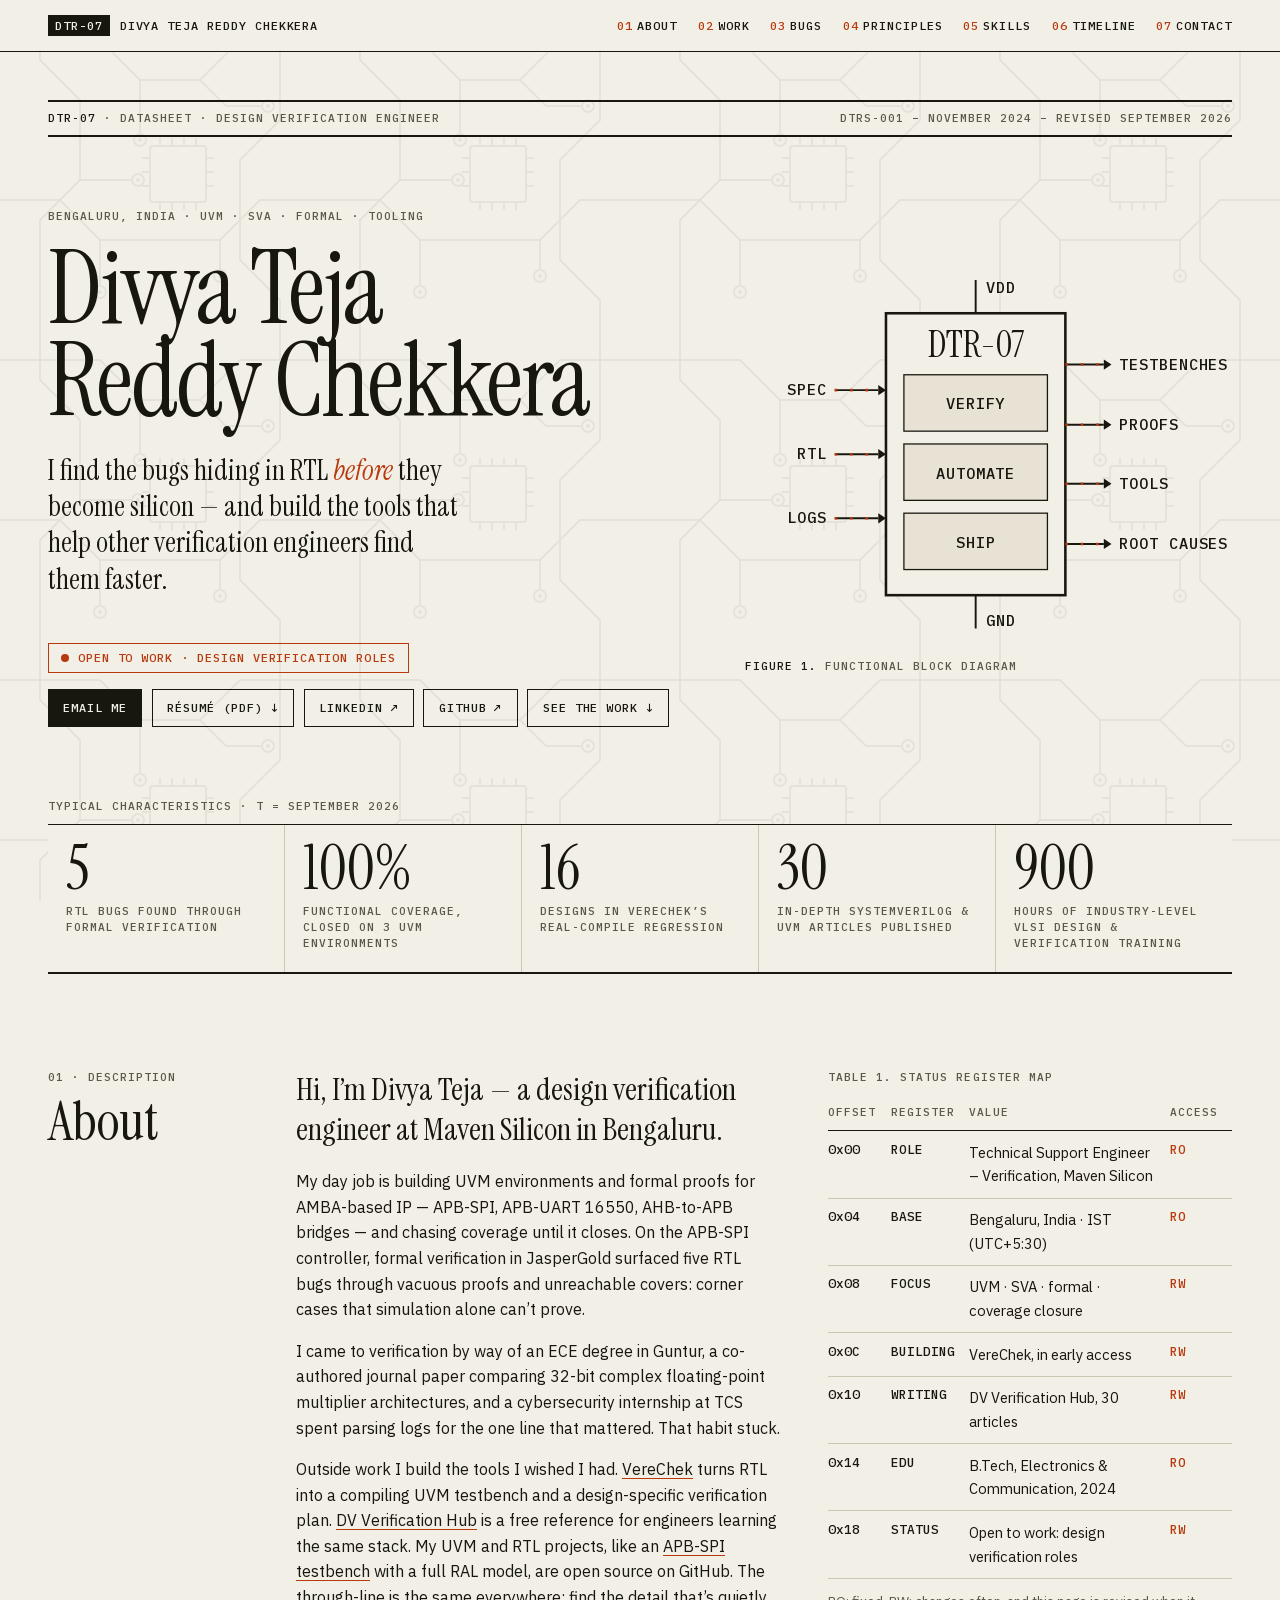
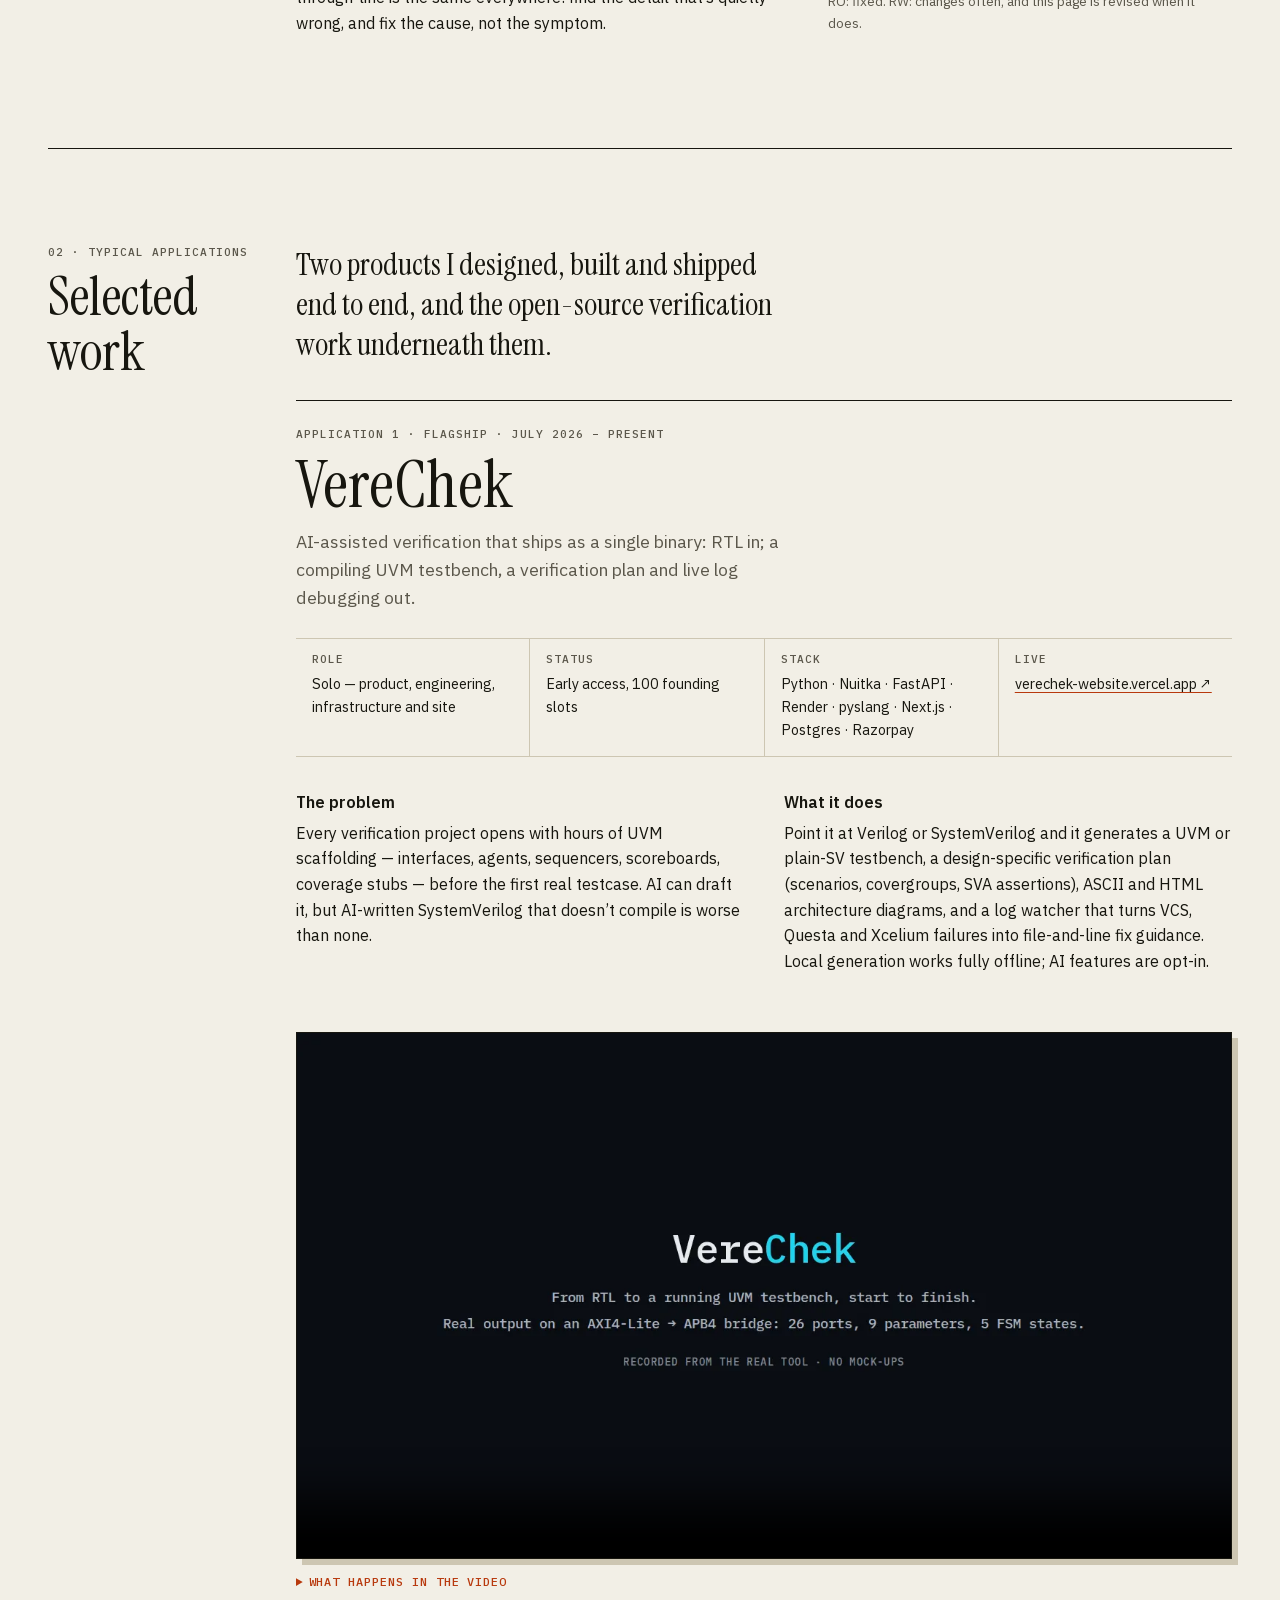
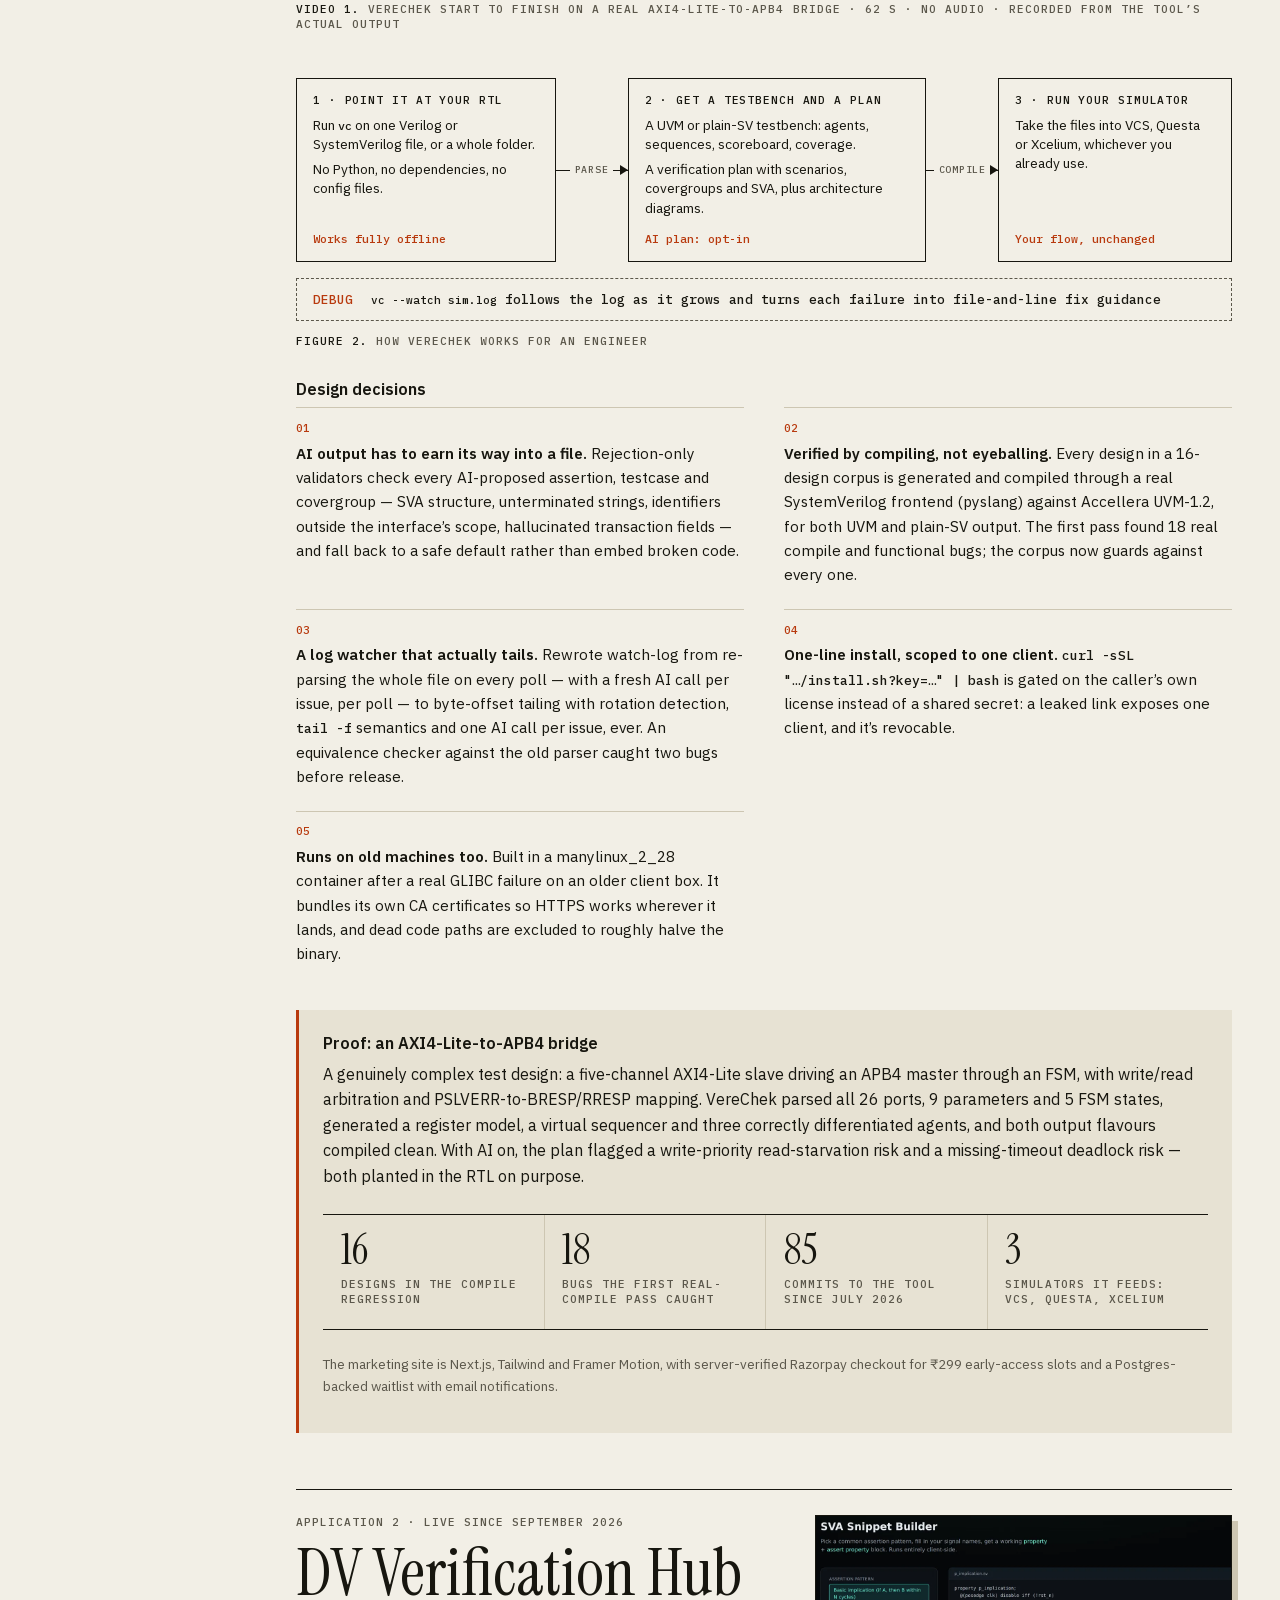
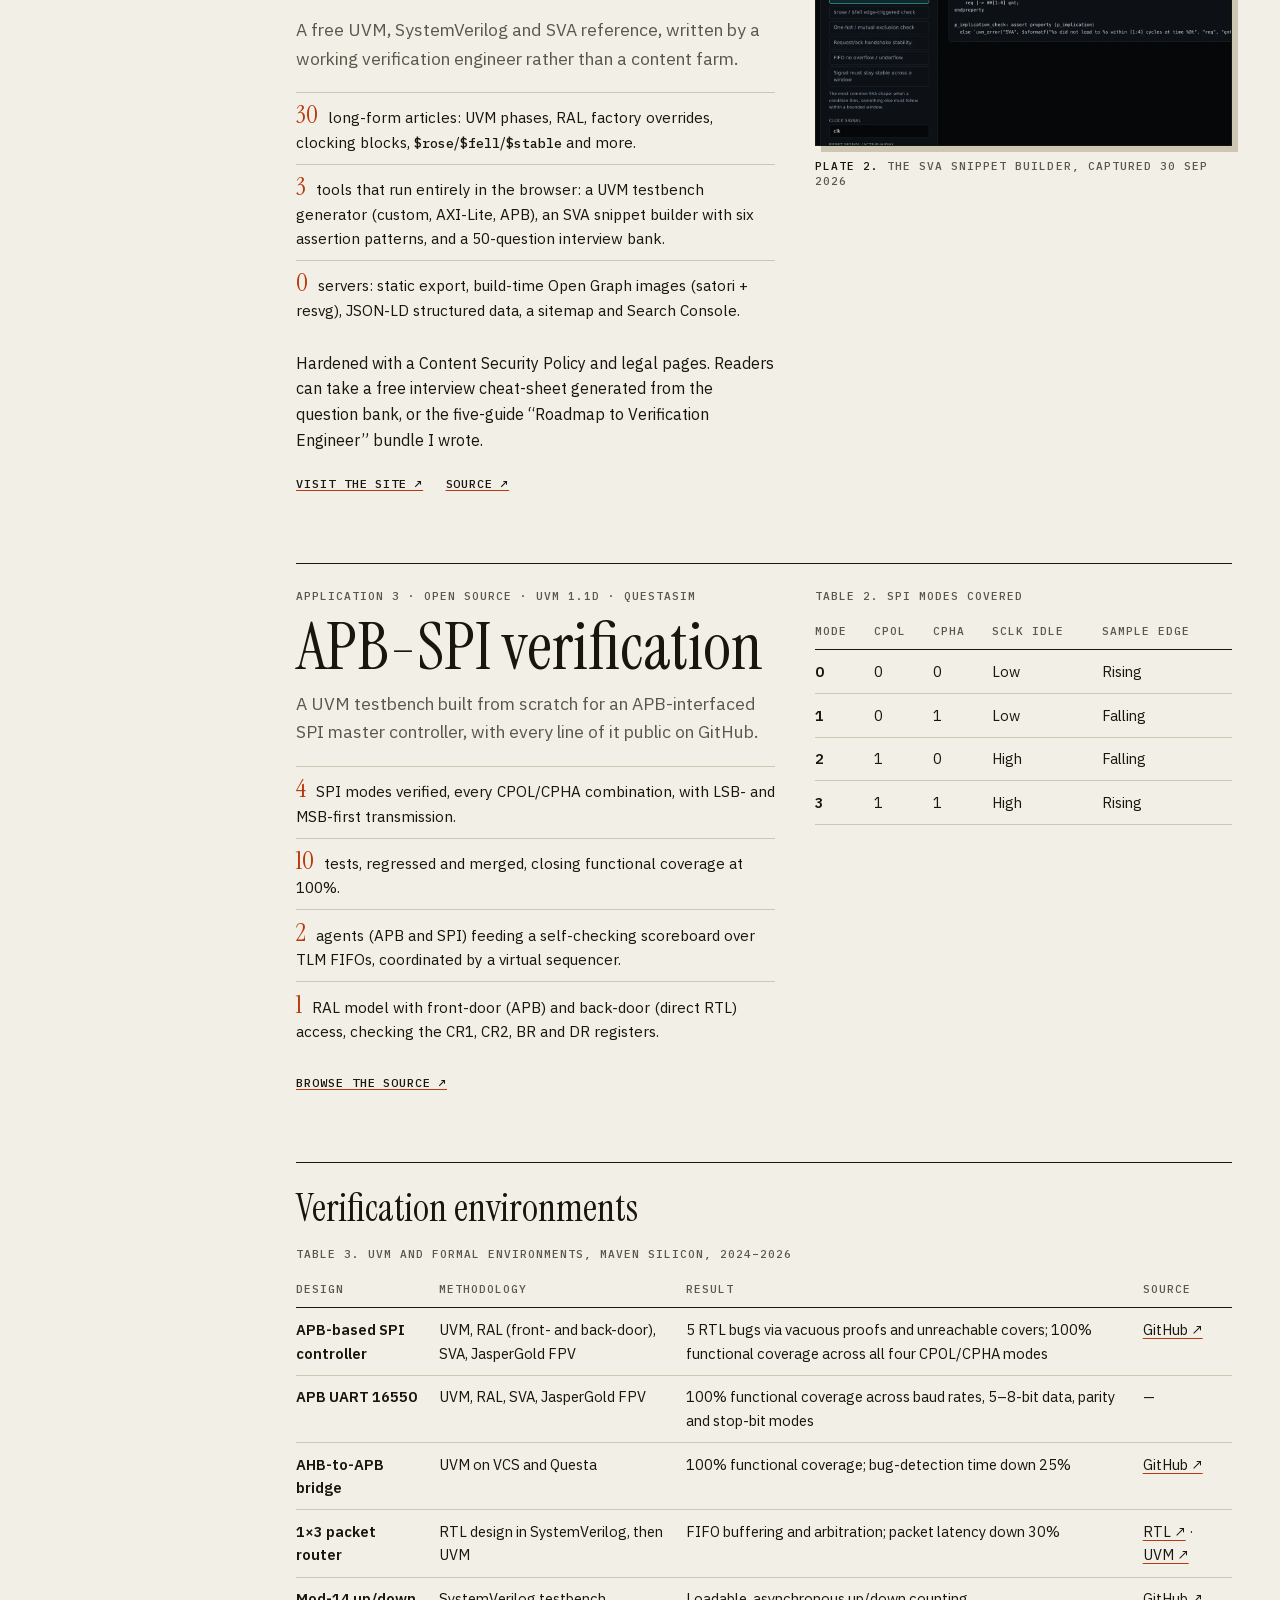
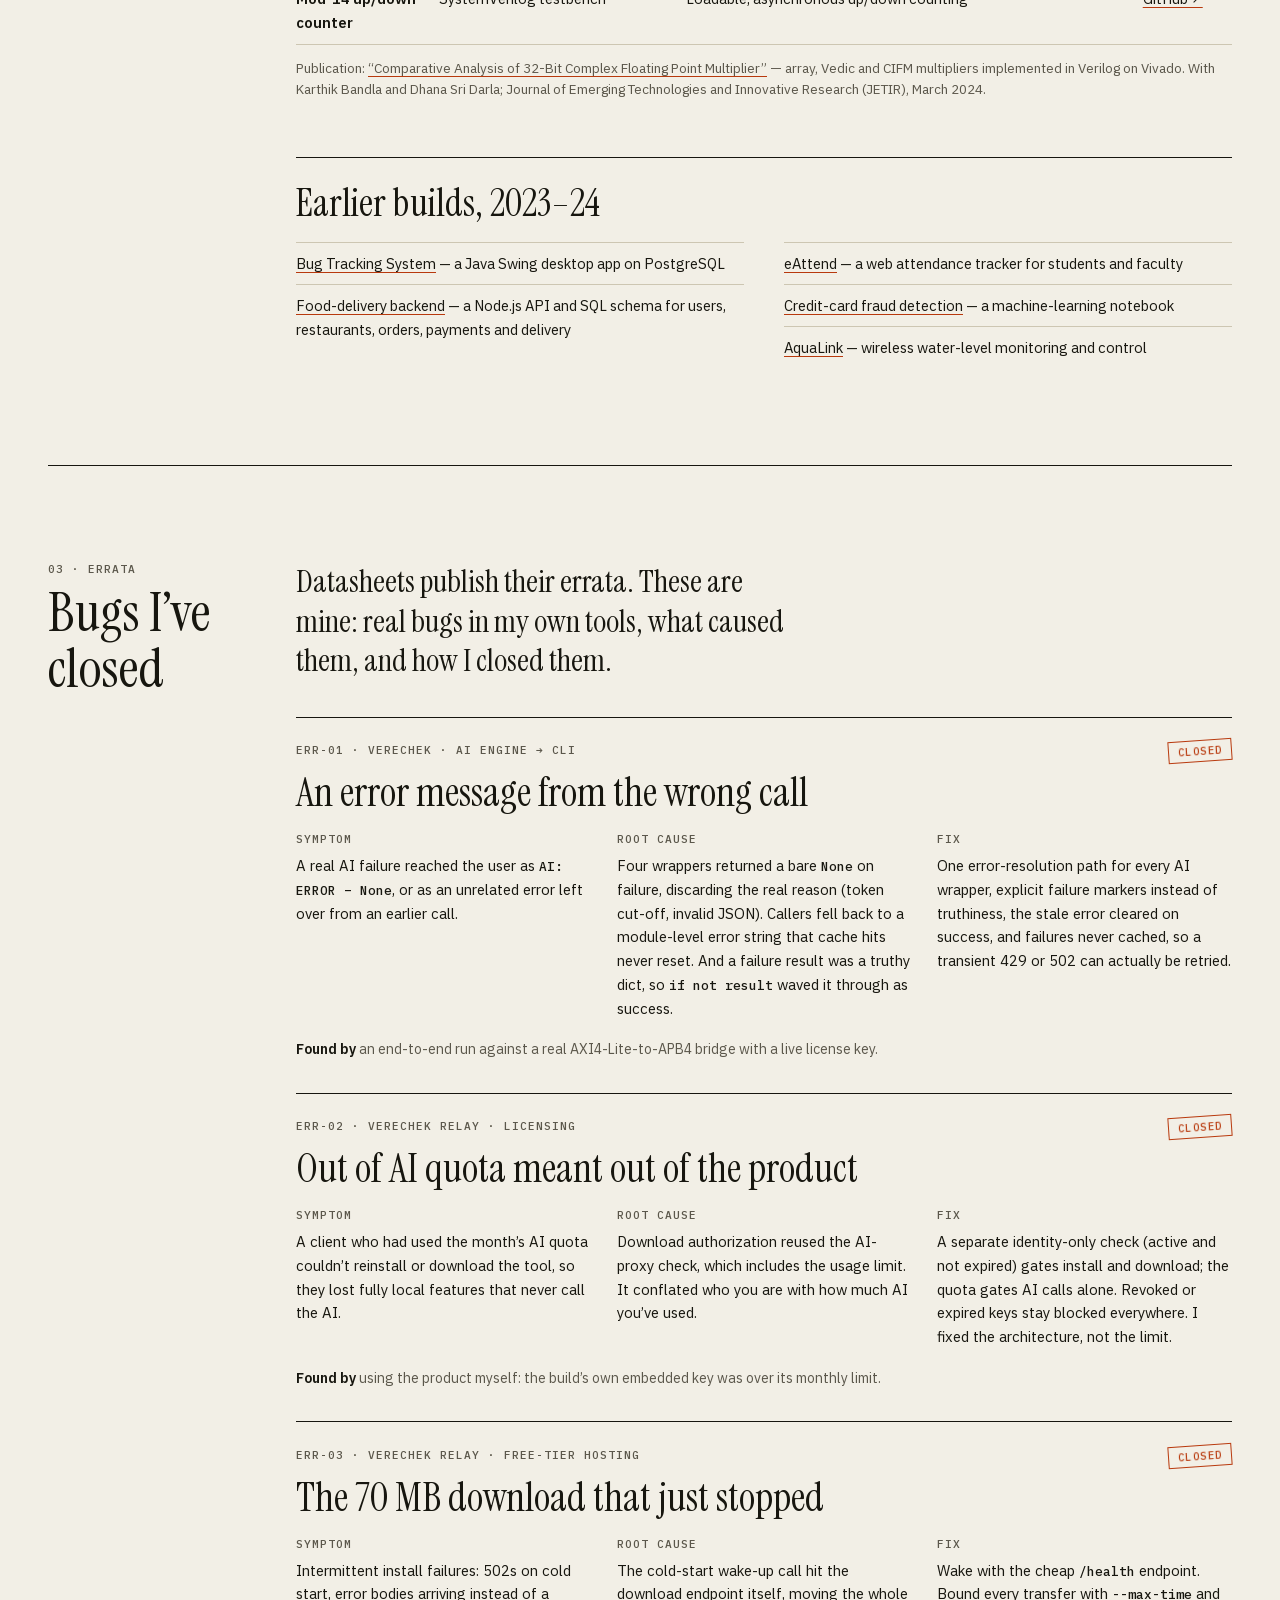
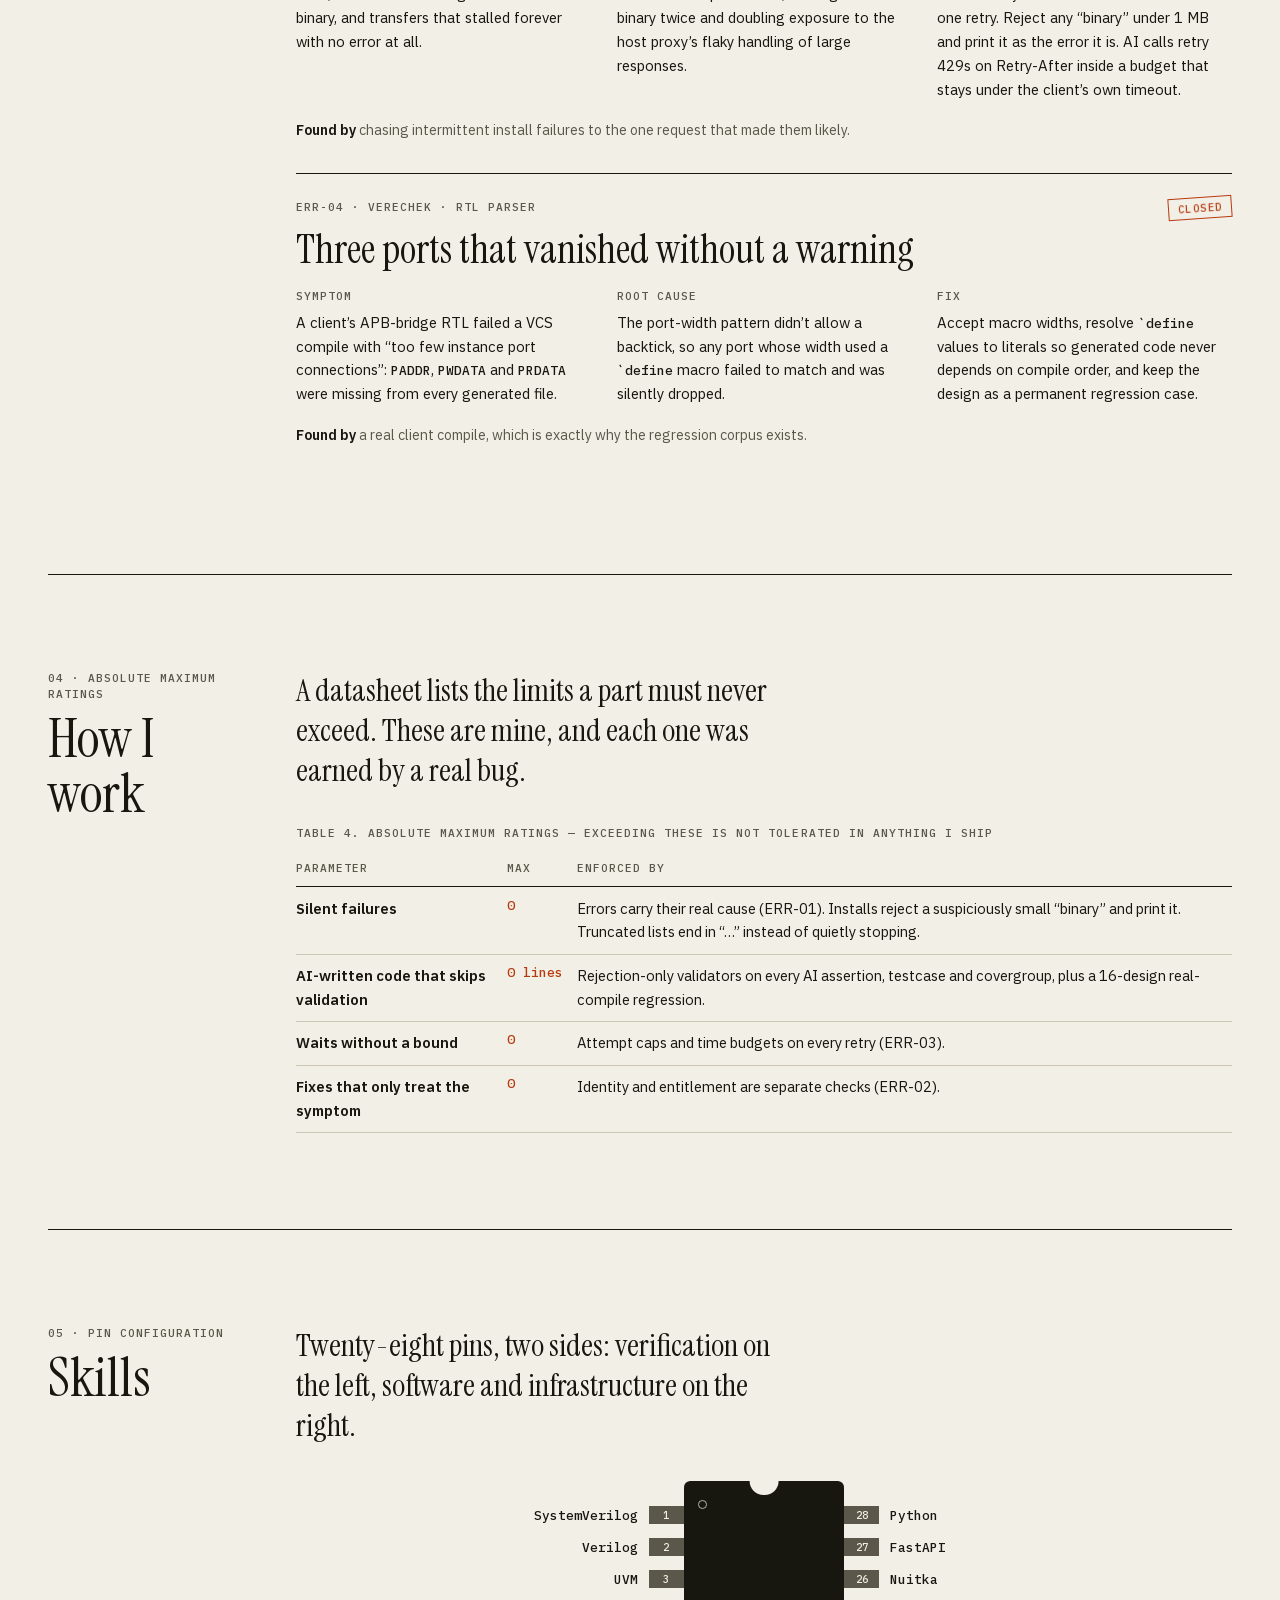
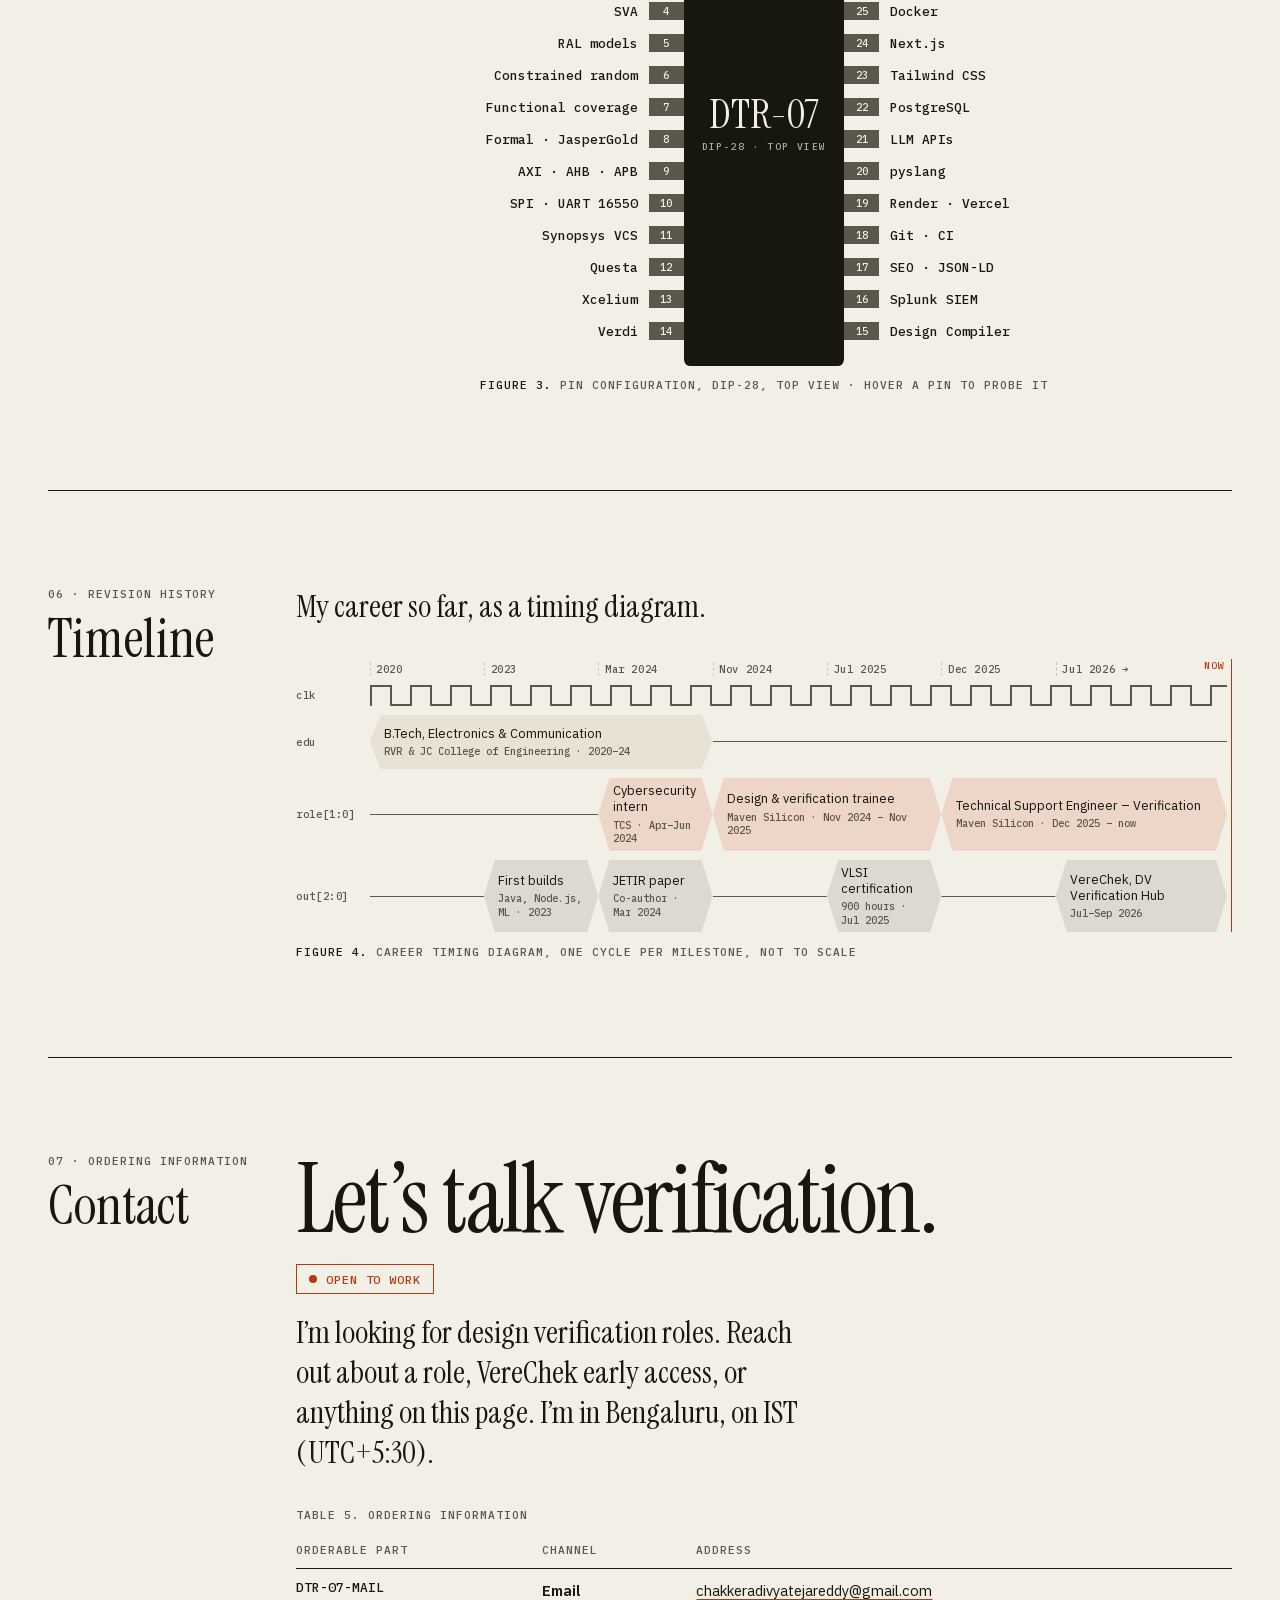
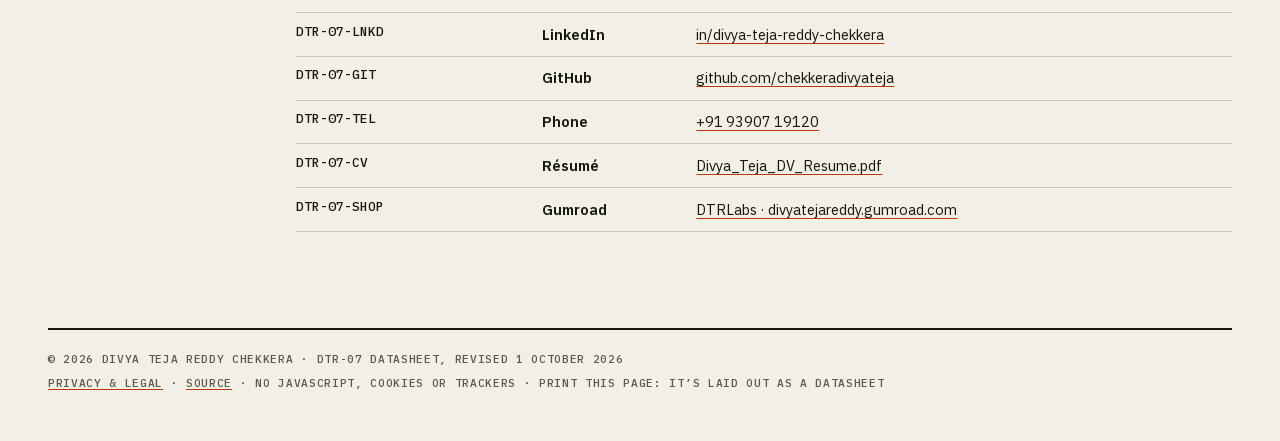
==== commit db835ef5: "Add Google Search Console verification tag Co-Authored-By: Claude Opus 5.5 <noreply@anthropic.com>" ====
--- a/index.html
+++ b/index.html
@@ -12,6 +12,7 @@
 <meta name="description" content="Design verification engineer in Bengaluru (UVM, SVA, formal, coverage closure) who also designs and ships verification tools: VereChek and DV Verification Hub.">
 <link rel="canonical" href="https://divyatejareddy.vercel.app/">
 <meta name="author" content="Divya Teja Reddy Chekkera">
+<meta name="google-site-verification" content="zJMpsLKLXAJ39o1_pKxRbIXwJDjSy51EBb36NfYsc7U">
 <meta name="color-scheme" content="light dark">
 <meta name="theme-color" content="#f2efe6" media="(prefers-color-scheme: light)">
 <meta name="theme-color" content="#121110" media="(prefers-color-scheme: dark)">
